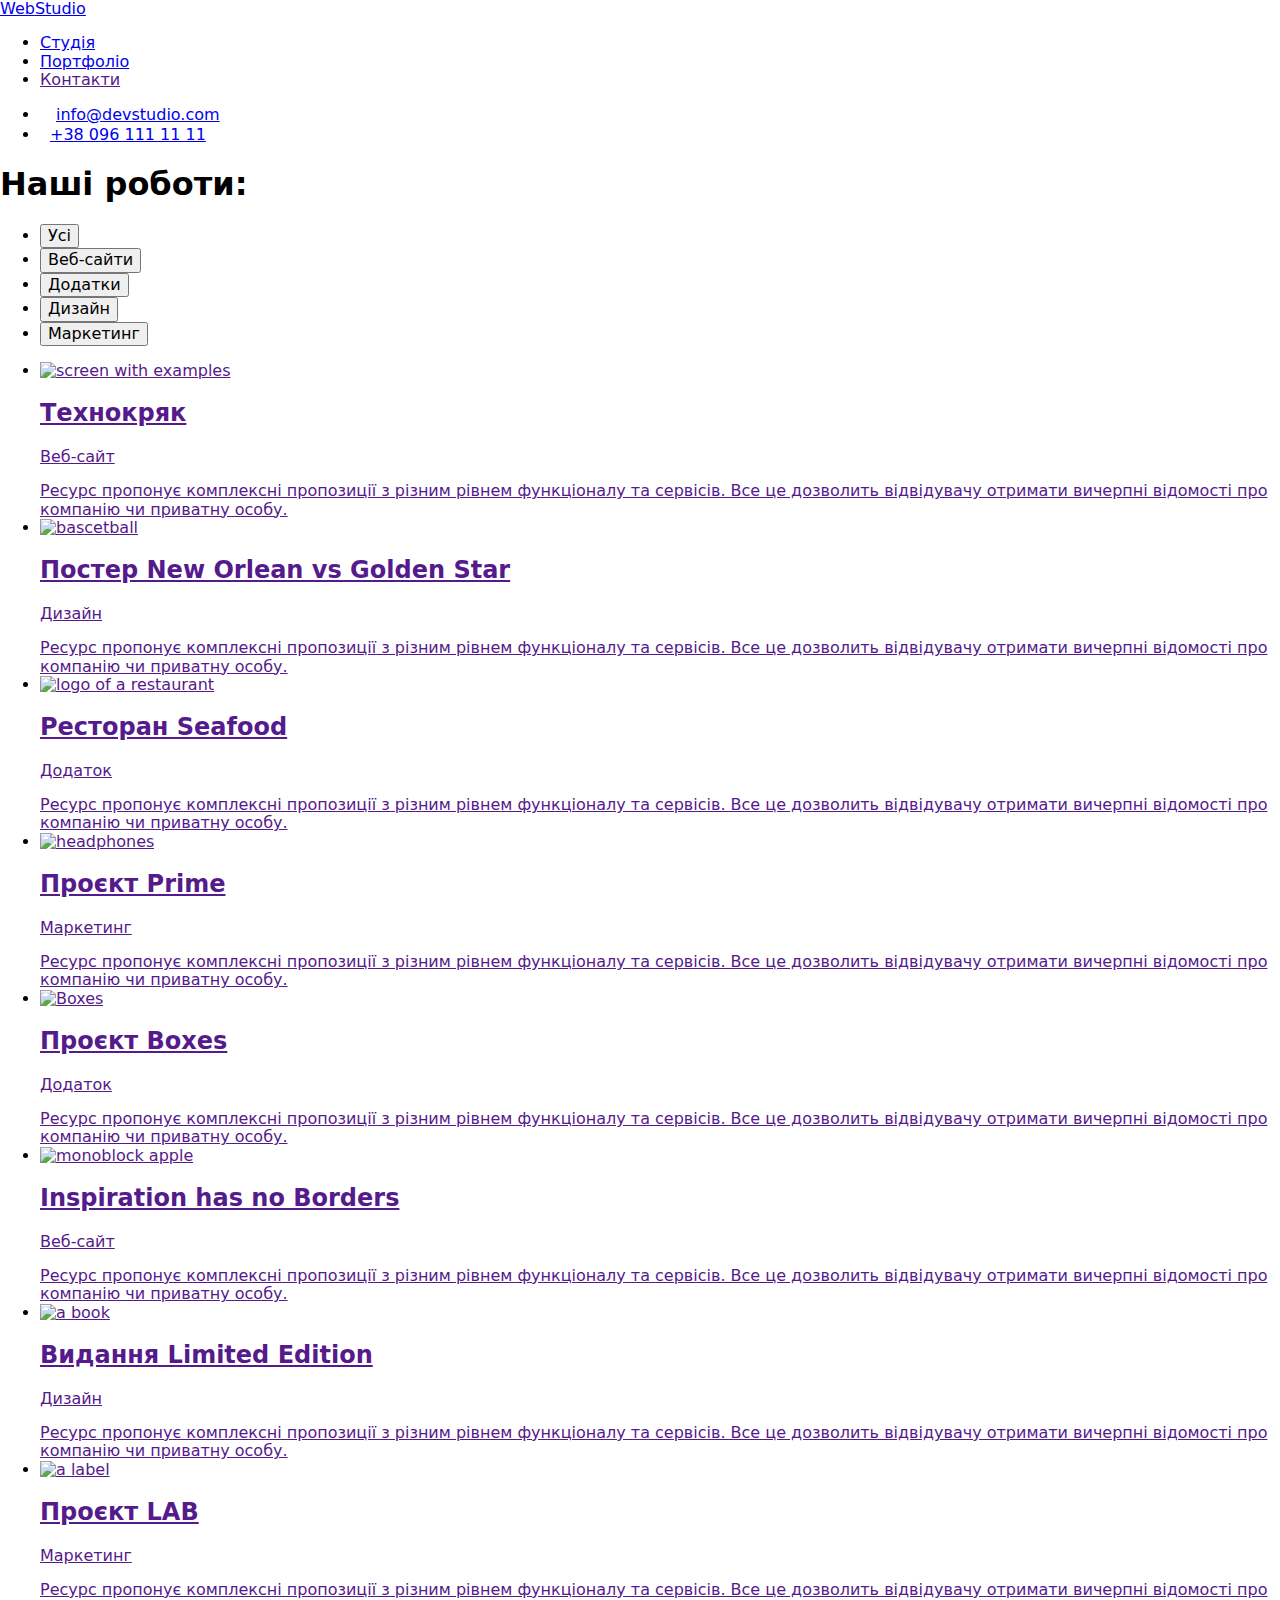
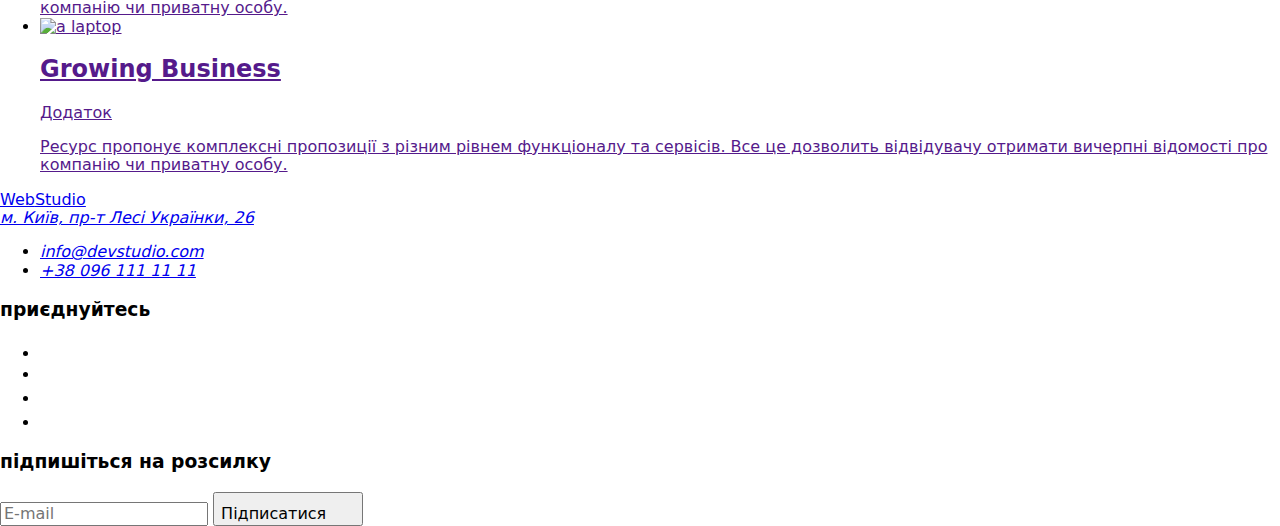
==== portfolio.html @ ffb2d4e0 "Add files via upload" ====
<!DOCTYPE html>
<html lang="uk">
  <head>
    <meta charset="UTF-8" />
    <meta http-equiv="X-UA-Compatible" content="IE=edge" />
    <meta name="viewport" content="width=device-width, initial-scale=1.0" />
    <title>Portfolio</title>
    <link
      rel="stylesheet"
      href="https://cdnjs.cloudflare.com/ajax/libs/modern-normalize/1.1.0/modern-normalize.css"
    />
    <link
      href="https://fonts.googleapis.com/css2?family=Raleway:wght@700&family=Roboto:wght@400;500;700;900&display=swap"
      rel="stylesheet"
    />
    <link rel="stylesheet" href="./css/styles.css" />
  </head>
  <body>
    <!-- Шапка сторінки -->
    <header class="roof">
      <div class="container top">
        <nav class="top-nav">
          <a href="./index.html" class="logo"><span>Web</span>Studio</a>
          <ul class="nav-list">
            <li class="nav-item">
              <a href="./index.html" class="link">Студія</a>
            </li>
            <li class="nav-item current">
              <a href="./portfolio.html" class="link current">Портфоліо</a>
            </li>
            <li class="nav-item"><a href="" class="link">Контакти</a></li>
          </ul>
        </nav>
        <ul class="contact">
          <li class="contact-item">
            <a href="mailto:info@devstudio.com" class="link">
              <svg class="contact-icon" width="16" height="12">
                <use href="./images/sprite.svg#icon-envelope"></use></svg
              >info@devstudio.com
            </a>
          </li>
          <li class="contact-item">
            <a href="tel:+380961111111" class="link"
              ><svg class="contact-icon" width="10" height="16">
                <use href="./images/sprite.svg#icon-phone"></use></svg
              >+38 096 111 11 11
            </a>
          </li>
        </ul>
      </div>
    </header>
    <!-- Головна частина сторінки -->
    <main>
      <section class="section">
        <div class="container">
          <h1 class="hidden">Наші роботи:</h1>
          <!-- Фільтр пошуку -->
          <ul class="filter-list">
            <li class="filter-list-item">
              <button type="button" class="btn padn">Усі</button>
            </li>
            <li class="filter-list-item">
              <button type="button" class="btn">Веб-сайти</button>
            </li>
            <li class="filter-list-item">
              <button type="button" class="btn">Додатки</button>
            </li>
            <li class="filter-list-item">
              <button type="button" class="btn">Дизайн</button>
            </li>
            <li class="filter-list-item">
              <button type="button" class="btn">Маркетинг</button>
            </li>
          </ul>
          <!-- Картки з прикладами робіт -->
          <ul class="works-list">
            <li class="works-list-item">
              <a href="">
                <img
                  src="./images/photo1.jpg"
                  alt="screen with examples"
                  width="370"
                />
                <div class="card-wrap">
                  <h2 class="title">Технокряк</h2>
                  <p>Веб-сайт</p>
                </div>
                <div class="works-wrapper">
                  Ресурс пропонує комплексні пропозиції з різним рівнем
                  функціоналу та сервісів. Все це дозволить відвідувачу отримати
                  вичерпні відомості про компанію чи приватну особу.
                </div>
              </a>
            </li>
            <li class="works-list-item">
              <a href="">
                <img src="./images/photo2.jpg" alt="bascetball" width="370" />
                <div class="card-wrap">
                  <h2 class="title">Постер New Orlean vs Golden Star</h2>
                  <p>Дизайн</p>
                </div>
                <div class="works-wrapper">
                  Ресурс пропонує комплексні пропозиції з різним рівнем
                  функціоналу та сервісів. Все це дозволить відвідувачу отримати
                  вичерпні відомості про компанію чи приватну особу.
                </div>
              </a>
            </li>
            <li class="works-list-item">
              <a href="">
                <img
                  src="./images/photo3.jpg"
                  alt="logo of a restaurant"
                  width="370"
                />
                <div class="card-wrap">
                  <h2 class="title">Ресторан Seafood</h2>
                  <p>Додаток</p>
                </div>
                <div class="works-wrapper">
                  Ресурс пропонує комплексні пропозиції з різним рівнем
                  функціоналу та сервісів. Все це дозволить відвідувачу отримати
                  вичерпні відомості про компанію чи приватну особу.
                </div>
              </a>
            </li>
            <li class="works-list-item">
              <a href="">
                <img src="./images/photo4.jpg" alt="headphones" width="370" />
                <div class="card-wrap">
                  <h2 class="title">Проєкт Prime</h2>
                  <p>Маркетинг</p>
                </div>
                <div class="works-wrapper">
                  Ресурс пропонує комплексні пропозиції з різним рівнем
                  функціоналу та сервісів. Все це дозволить відвідувачу отримати
                  вичерпні відомості про компанію чи приватну особу.
                </div>
              </a>
            </li>
            <li class="works-list-item">
              <a href="">
                <img src="./images/photo5.jpg" alt="Boxes" width="370" />
                <div class="card-wrap">
                  <h2 class="title">Проєкт Boxes</h2>
                  <p>Додаток</p>
                </div>
                <div class="works-wrapper">
                  Ресурс пропонує комплексні пропозиції з різним рівнем
                  функціоналу та сервісів. Все це дозволить відвідувачу отримати
                  вичерпні відомості про компанію чи приватну особу.
                </div>
              </a>
            </li>
            <li class="works-list-item">
              <a href="">
                <img
                  src="./images/photo6.jpg"
                  alt="monoblock apple"
                  width="370"
                />
                <div class="card-wrap">
                  <h2 class="title">Inspiration has no Borders</h2>
                  <p>Веб-сайт</p>
                </div>
                <div class="works-wrapper">
                  Ресурс пропонує комплексні пропозиції з різним рівнем
                  функціоналу та сервісів. Все це дозволить відвідувачу отримати
                  вичерпні відомості про компанію чи приватну особу.
                </div>
              </a>
            </li>
            <li class="works-list-item">
              <a href="">
                <img src="./images/photo7.jpg" alt="a book" width="370" />
                <div class="card-wrap">
                  <h2 class="title">Видання Limited Edition</h2>
                  <p>Дизайн</p>
                </div>
                <div class="works-wrapper">
                  Ресурс пропонує комплексні пропозиції з різним рівнем
                  функціоналу та сервісів. Все це дозволить відвідувачу отримати
                  вичерпні відомості про компанію чи приватну особу.
                </div>
              </a>
            </li>
            <li class="works-list-item">
              <a href="">
                <img src="./images/photo8.jpg" alt="a label" width="370" />
                <div class="card-wrap">
                  <h2 class="title">Проєкт LAB</h2>
                  <p>Маркетинг</p>
                </div>
                <div class="works-wrapper">
                  Ресурс пропонує комплексні пропозиції з різним рівнем
                  функціоналу та сервісів. Все це дозволить відвідувачу отримати
                  вичерпні відомості про компанію чи приватну особу.
                </div>
              </a>
            </li>
            <li class="works-list-item">
              <a href="">
                <img src="./images/photo9.jpg" alt="a laptop" width="370" />
                <div class="card-wrap">
                  <h2 class="title">Growing Business</h2>
                  <p>Додаток</p>
                </div>
                <div class="works-wrapper">
                  Ресурс пропонує комплексні пропозиції з різним рівнем
                  функціоналу та сервісів. Все це дозволить відвідувачу отримати
                  вичерпні відомості про компанію чи приватну особу.
                </div>
              </a>
            </li>
          </ul>
        </div>
      </section>
    </main>
    <!-- Підвал сторінки -->
    <footer>
      <div class="container foot-container">
        <div class="foot">
          <a href="index.html" class="logo logo-bottom"
            ><span>Web</span>Studio</a
          >
          <address>
            <a
              href="https://www.google.com/maps/place/%D0%B1%D1%83%D0%BB.+%D0%9B%D0%B5%D1%81%D0%B8+%D0%A3%D0%BA%D1%80%D0%B0%D0%B8%D0%BD%D0%BA%D0%B8,+26,+%D0%9A%D0%B8%D0%B5%D0%B2,+%D0%A3%D0%BA%D1%80%D0%B0%D0%B8%D0%BD%D0%B0,+02000/@50.4265807,30.5361971,17z/data=!3m1!4b1!4m5!3m4!1s0x40d4cf0e033ecbe9:0x57a4dffefec77da0!8m2!3d50.4265807!4d30.5383858"
              target="_blank"
              rel="noopener noreferrer"
              class="bottom"
              >м. Київ, пр-т Лесі Українки, 26</a
            >
            <ul class="contact-bottom">
              <li class="item">
                <a href="mailto:info@devstudio.com">info@devstudio.com </a>
              </li>
              <li class="item">
                <a href="tel:+380961111111">+38 096 111 11 11 </a>
              </li>
            </ul>
          </address>
        </div>
        <div class="footer-links">
          <h3 class="footer-title">приєднуйтесь</h3>
          <ul class="links-list">
            <li class="link-item">
              <a href="" class="link-item-ref">
                <svg class="foot-icon" width="20" height="20">
                  <use href="./images/sprite.svg#icon-instagram"></use>
                </svg>
              </a>
            </li>
            <li class="link-item">
              <a href="" class="link-item-ref">
                <svg class="foot-icon" width="20" height="16">
                  <use href="./images/sprite.svg#icon-twitter"></use>
                </svg>
              </a>
            </li>
            <li class="link-item">
              <a href="" class="link-item-ref">
                <svg class="foot-icon" width="10" height="20">
                  <use href="./images/sprite.svg#icon-facebook"></use>
                </svg>
              </a>
            </li>
            <li class="link-item">
              <a href="" class="link-item-ref">
                <svg class="foot-icon" width="20" height="20">
                  <use href="./images/sprite.svg#icon-linkedin"></use>
                </svg>
              </a>
            </li>
          </ul>
        </div>
        <div>
          <h3 class="footer-title">підпишіться на розсилку</h3>
          <form class="footer-form">
            <input
              type="email"
              placeholder="E-mail"
              class="subscribe"
              name="subscribe"
            />
            <button type="submit" class="btn-submit">
              Підписатися
              <svg width="24" height="24" class="send-icon">
                <use href="../images/sprite.svg#icon-send"></use>
              </svg>
            </button>
          </form>
        </div>
      </div>
    </footer>
  </body>
</html>
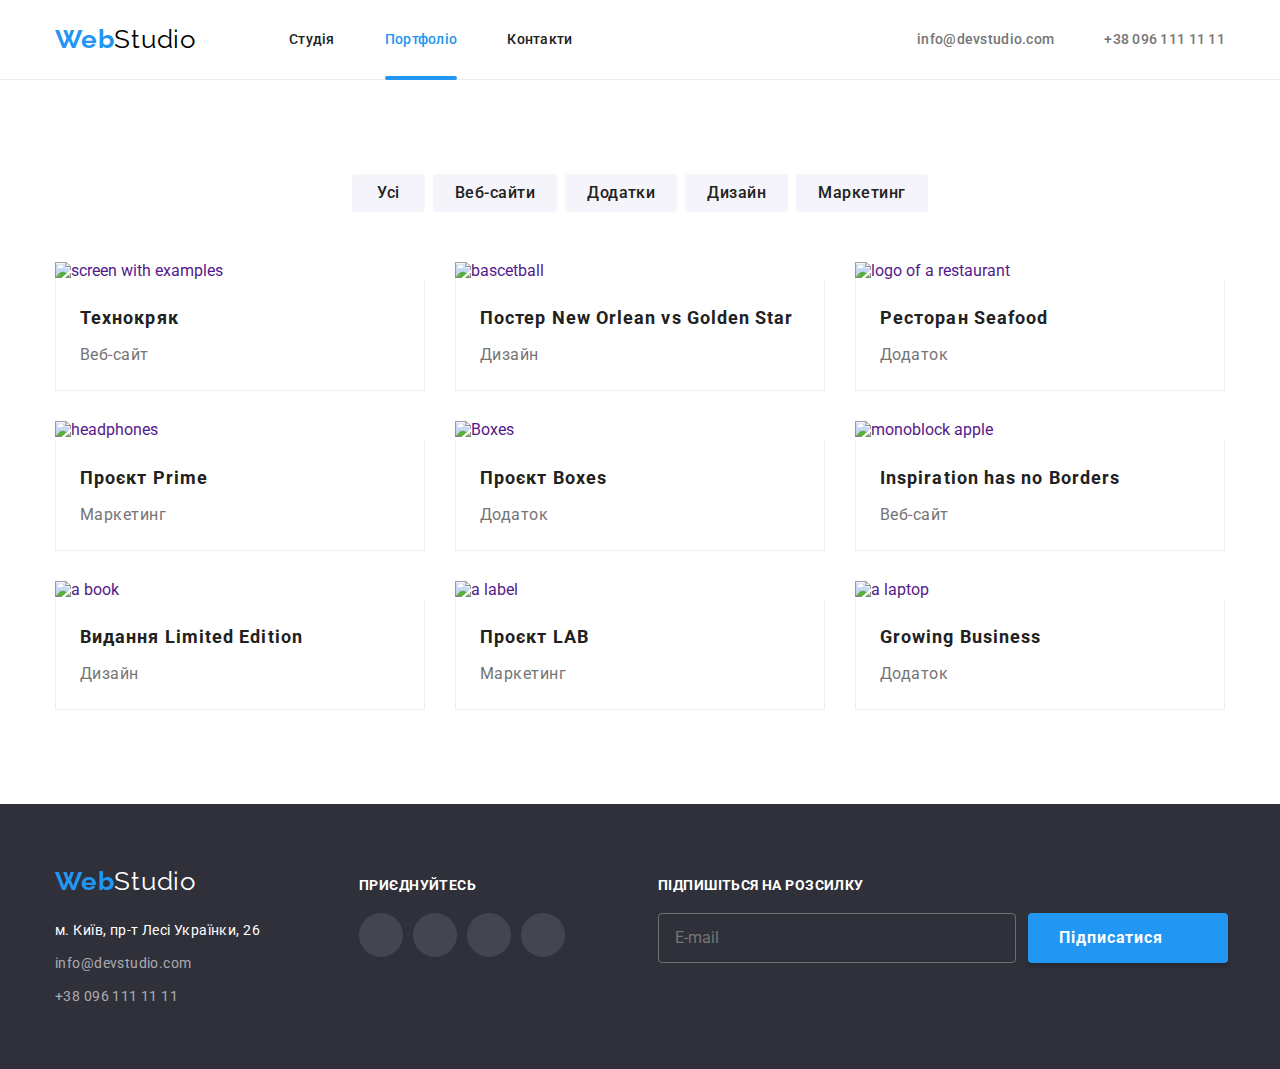
==== commit e73e3bbf: "header, footer, main page" ====
--- a/portfolio.html
+++ b/portfolio.html
@@ -17,31 +17,39 @@
   </head>
   <body>
     <!-- Шапка сторінки -->
-    <header class="roof">
-      <div class="container top">
-        <nav class="top-nav">
-          <a href="./index.html" class="logo"><span>Web</span>Studio</a>
-          <ul class="nav-list">
-            <li class="nav-item">
-              <a href="./index.html" class="link">Студія</a>
-            </li>
-            <li class="nav-item current">
-              <a href="./portfolio.html" class="link current">Портфоліо</a>
-            </li>
-            <li class="nav-item"><a href="" class="link">Контакти</a></li>
+    <header class="page-header">
+      <div class="container page-header__wrapper">
+        <nav class="navigation">
+          <a href="./index.html" class="logo"
+            ><span class="logo__span">Web</span>Studio</a
+          >
+          <ul class="navigation__list">
+            <li class="navigation__item">
+              <a href="./index.html" class="navigation__link">Студія</a>
+            </li>
+            <li class="navigation__item">
+              <a
+                href="./portfolio.html"
+                class="navigation__link navigation__link--current"
+                >Портфоліо</a
+              >
+            </li>
+            <li class="navigation__item">
+              <a href="" class="navigation__link">Контакти</a>
+            </li>
           </ul>
         </nav>
         <ul class="contact">
-          <li class="contact-item">
-            <a href="mailto:info@devstudio.com" class="link">
-              <svg class="contact-icon" width="16" height="12">
+          <li class="contact__item">
+            <a href="mailto:info@devstudio.com" class="contact__link">
+              <svg class="contact__icon" width="16" height="12">
                 <use href="./images/sprite.svg#icon-envelope"></use></svg
               >info@devstudio.com
             </a>
           </li>
-          <li class="contact-item">
-            <a href="tel:+380961111111" class="link"
-              ><svg class="contact-icon" width="10" height="16">
+          <li class="contact__item">
+            <a href="tel:+380961111111" class="contact__link"
+              ><svg class="contact__icon" width="10" height="16">
                 <use href="./images/sprite.svg#icon-phone"></use></svg
               >+38 096 111 11 11
             </a>
@@ -217,57 +225,61 @@
       </section>
     </main>
     <!-- Підвал сторінки -->
-    <footer>
-      <div class="container foot-container">
-        <div class="foot">
-          <a href="index.html" class="logo logo-bottom"
-            ><span>Web</span>Studio</a
+    <footer class="page-footer">
+      <div class="container flex-container">
+        <div class="page-footer__contact">
+          <a href="index.html" class="logo logo--bottom"
+            ><span class="logo__span">Web</span>Studio</a
           >
           <address>
             <a
               href="https://www.google.com/maps/place/%D0%B1%D1%83%D0%BB.+%D0%9B%D0%B5%D1%81%D0%B8+%D0%A3%D0%BA%D1%80%D0%B0%D0%B8%D0%BD%D0%BA%D0%B8,+26,+%D0%9A%D0%B8%D0%B5%D0%B2,+%D0%A3%D0%BA%D1%80%D0%B0%D0%B8%D0%BD%D0%B0,+02000/@50.4265807,30.5361971,17z/data=!3m1!4b1!4m5!3m4!1s0x40d4cf0e033ecbe9:0x57a4dffefec77da0!8m2!3d50.4265807!4d30.5383858"
               target="_blank"
               rel="noopener noreferrer"
-              class="bottom"
+              class="page-footer__address"
               >м. Київ, пр-т Лесі Українки, 26</a
             >
-            <ul class="contact-bottom">
-              <li class="item">
-                <a href="mailto:info@devstudio.com">info@devstudio.com </a>
+            <ul class="contact-list">
+              <li class="contact-list__item">
+                <a href="mailto:info@devstudio.com" class="contact-list__link"
+                  >info@devstudio.com
+                </a>
               </li>
-              <li class="item">
-                <a href="tel:+380961111111">+38 096 111 11 11 </a>
+              <li class="page-footer__item">
+                <a href="tel:+380961111111" class="contact-list__link"
+                  >+38 096 111 11 11
+                </a>
               </li>
             </ul>
           </address>
         </div>
         <div class="footer-links">
-          <h3 class="footer-title">приєднуйтесь</h3>
-          <ul class="links-list">
-            <li class="link-item">
-              <a href="" class="link-item-ref">
-                <svg class="foot-icon" width="20" height="20">
+          <h3 class="page-footer__title">приєднуйтесь</h3>
+          <ul class="footer-links__list">
+            <li>
+              <a href="" class="footer-links__link">
+                <svg class="footer-links__icon" width="20" height="20">
                   <use href="./images/sprite.svg#icon-instagram"></use>
                 </svg>
               </a>
             </li>
-            <li class="link-item">
-              <a href="" class="link-item-ref">
-                <svg class="foot-icon" width="20" height="16">
+            <li>
+              <a href="" class="footer-links__link">
+                <svg class="footer-links__icon" width="20" height="16">
                   <use href="./images/sprite.svg#icon-twitter"></use>
                 </svg>
               </a>
             </li>
-            <li class="link-item">
-              <a href="" class="link-item-ref">
-                <svg class="foot-icon" width="10" height="20">
+            <li>
+              <a href="" class="footer-links__link">
+                <svg class="footer-links__icon" width="10" height="20">
                   <use href="./images/sprite.svg#icon-facebook"></use>
                 </svg>
               </a>
             </li>
-            <li class="link-item">
-              <a href="" class="link-item-ref">
-                <svg class="foot-icon" width="20" height="20">
+            <li>
+              <a href="" class="footer-links__link">
+                <svg class="footer-links__icon" width="20" height="20">
                   <use href="./images/sprite.svg#icon-linkedin"></use>
                 </svg>
               </a>
@@ -275,18 +287,18 @@
           </ul>
         </div>
         <div>
-          <h3 class="footer-title">підпишіться на розсилку</h3>
+          <h3 class="page-footer__title">підпишіться на розсилку</h3>
           <form class="footer-form">
             <input
               type="email"
               placeholder="E-mail"
-              class="subscribe"
+              class="footer-form__input"
               name="subscribe"
             />
-            <button type="submit" class="btn-submit">
+            <button type="submit" class="footer-form__button">
               Підписатися
-              <svg width="24" height="24" class="send-icon">
-                <use href="../images/sprite.svg#icon-send"></use>
+              <svg width="24" height="24" class="footer-form__icon">
+                <use href="./images/sprite.svg#icon-send"></use>
               </svg>
             </button>
           </form>
--- a/css/styles.css
+++ b/css/styles.css
@@ -0,0 +1,816 @@
+/* Загальне оформлення сторінок */
+
+/* Перемінні з основними кольорами сайту */
+:root {
+  --first-text-color: #212121;
+
+  --second-text-color: #757575;
+
+  --accent-color: #2196f3;
+
+  --bcg-color: #2f303a;
+
+  --text-color-on-bkg: #ffffff;
+
+  --transition-time: 250ms;
+
+  --transition-style: cubic-bezier(0.4, 0, 0.2, 1);
+}
+body {
+  font-family: "Roboto", sans-serif;
+  color: var(--first-text-color);
+}
+a {
+  text-decoration: none;
+}
+img {
+  display: block;
+}
+h1,
+h2,
+h3,
+p,
+form,
+input,
+textarea {
+  margin: 0;
+  padding: 0;
+}
+ul {
+  margin: 0;
+  padding: 0;
+  list-style: none;
+}
+input {
+  outline: none;
+}
+button {
+  cursor: pointer;
+}
+.container {
+  width: 1200px;
+  padding: 0 15px;
+  margin: 0 auto;
+}
+.section {
+  padding-top: 94px;
+  padding-bottom: 94px;
+}
+.hidden {
+  position: absolute;
+  width: 1px;
+  height: 1px;
+  margin: -1px;
+  border: 0;
+  padding: 0;
+  white-space: nowrap;
+  clip-path: inset(100%);
+  clip: rect(0 0 0 0);
+  overflow: hidden;
+}
+/* Колір поточної сторінки */
+
+/* --//-- */
+
+/* ХОВЕР */
+.nav-item a:hover,
+a:focus,
+.contact-bottom .item > a:hover,
+.contact-bottom .item > a:focus,
+
+/* --//-- */
+
+/* Кінець загального оформлення */
+
+/* Оформлення хедера сторінок */
+.page-header {
+  border-bottom: 1px solid #ececec;
+  height: 80px;
+}
+.page-header__wrapper {
+  display: flex;
+  align-items: center;
+}
+/* ----//---- */
+
+.navigation {
+  display: flex;
+  align-items: center;
+}
+.logo {
+  display: block;
+  margin-right: 93px;
+  font-family: "Raleway", sans-serif;
+  font-size: 26px;
+  line-height: 1.17;
+  letter-spacing: 0.03em;
+  text-decoration: none;
+  color: #000000;
+}
+.logo__span {
+  font-weight: 700;
+  line-height: 1.35;
+  color: var(--accent-color);
+}
+.navigation__list {
+  display: flex;
+  gap: 50px;
+}
+.navigation__link {
+  display: flex;
+  position: relative;
+  align-items: center;
+  padding: 32px 0;
+  transition: color var(--transition-time) var(--transition-style),
+    fill var(--transition-time) var(--transition-style);
+  font-weight: 500;
+  font-size: 14px;
+  line-height: 1.14;
+  letter-spacing: 0.02em;
+  color: inherit;
+  cursor: pointer;
+}
+.navigation__link--current {
+  color: var(--accent-color);
+}
+.navigation__link--current::after {
+  content: "";
+  position: absolute;
+  left: 0;
+  bottom: 0;
+  display: block;
+  width: 100%;
+  height: 4px;
+  border-radius: 2px;
+  background-color: var(--accent-color);
+}
+.navigation__link:hover,
+.navigation__link:focus {
+  color: var(--accent-color);
+}
+.contact {
+  display: flex;
+  margin-left: auto;
+  gap: 30px;
+}
+.contact__link {
+  display: flex;
+  justify-content: center;
+  align-items: center;
+  padding: 32px 0;
+  font-weight: 500;
+  font-size: 14px;
+  line-height: 1.14;
+  letter-spacing: 0.02em;
+  color: var(--second-text-color);
+  fill: var(--second-text-color);
+}
+.contact__icon {
+  margin-right: 10px;
+  fill: inherit;
+}
+.contact__link:hover,
+.contact__link:focus {
+  color: var(--accent-color);
+  fill: var(--accent-color);
+}
+/* Кінець хедера */
+
+/* Головна сторінка */
+
+/* Герой */
+.hero {
+  max-width: 1600px;
+  padding: 200px 0;
+  text-align: center;
+  background-image: linear-gradient(
+      rgba(47, 48, 58, 0.4),
+      rgba(47, 48, 58, 0.4)
+    ),
+    url("../images/bannerimage.jpg");
+}
+.hero__title {
+  width: 696px;
+  margin: 0 auto;
+  font-weight: 900;
+  font-size: 44px;
+  line-height: 1.36;
+  letter-spacing: 0.06em;
+  text-transform: uppercase;
+  color: var(--text-color-on-bkg);
+}
+.hero__button {
+  margin-top: 30px;
+  font-family: "Roboto";
+  font-style: normal;
+  font-weight: 700;
+  line-height: 1.87;
+  letter-spacing: 0.06em;
+  box-shadow: 0px 4px 4px rgba(0, 0, 0, 0.15);
+  border-radius: 4px;
+  border: 0;
+  padding: 10px 32px;
+  cursor: pointer;
+  color: var(--text-color-on-bkg);
+  background-color: var(--accent-color);
+}
+/* Наші переваги */
+
+.section--nopadding {
+  padding-bottom: 0;
+}
+.advantages {
+  display: flex;
+  gap: 30px;
+}
+.advantages__item {
+  max-width: 270px;
+  vertical-align: top;
+}
+.advantages__wrapper {
+  display: flex;
+  justify-content: center;
+  align-items: center;
+  width: 270px;
+  height: 120px;
+  margin-bottom: 30px;
+  background-color: #f5f4fa;
+  border-radius: 4px;
+}
+.advantages__title {
+  font-weight: 700;
+  font-size: 14px;
+  line-height: 1.14;
+  letter-spacing: 0.03em;
+  text-transform: uppercase;
+  color: var(--first-text-color);
+}
+.advantages__text {
+  font-size: 14px;
+  line-height: 1.71;
+  letter-spacing: 0.03em;
+  color: var(--second-text-color);
+  margin-top: 10px;
+}
+/* --//-- */
+
+/* Чим ми займаємось */
+.galary__title {
+  margin-bottom: 50px;
+  font-weight: 700;
+  font-size: 36px;
+  line-height: 1.17;
+  letter-spacing: 0.06em;
+  text-align: center;
+  color: var(--first-text-color);
+}
+.galary {
+  display: flex;
+  gap: 30px;
+}
+.galary__item {
+  position: relative;
+}
+.galary__overlay {
+  position: absolute;
+  left: 0;
+  bottom: 0;
+  display: flex;
+  justify-content: center;
+  align-items: center;
+  width: 100%;
+  height: 70px;
+  background-color: rgba(47, 48, 58, 0.8);
+}
+.galary__text {
+  font-style: normal;
+  font-weight: 700;
+  font-size: 14px;
+  line-height: 1.14;
+  letter-spacing: 0.03em;
+  text-transform: uppercase;
+  color: var(--text-color-on-bkg);
+}
+/* Our team */
+
+.section--colored {
+  background-color: #f5f4fa;
+}
+/* Заголовки сторінки */
+
+.section-title .nav-item a {
+  font-weight: 500;
+  font-size: 14px;
+  line-height: 1.14;
+  letter-spacing: 0.02em;
+  color: inherit;
+  cursor: pointer;
+}
+/* --//-- */
+
+/* Наша команда */
+
+.section__title {
+  margin-top: 0;
+  margin-bottom: 50px;
+  font-weight: 700;
+  font-size: 36px;
+  line-height: 1.16;
+  letter-spacing: 0.03em;
+  color: var(--first-text-color);
+  text-align: center;
+}
+.team {
+  display: flex;
+  gap: 30px;
+}
+.team__item {
+  display: block;
+  background-color: #ffffff;
+  box-shadow: 0px 1px 3px rgba(0, 0, 0, 0.12), 0px 1px 1px rgba(0, 0, 0, 0.14),
+    0px 2px 1px rgba(0, 0, 0, 0.2);
+}
+.team__wrapper {
+  padding: 30px 32px;
+}
+.team__title {
+  text-align: center;
+  font-weight: 500;
+  font-size: 16px;
+  line-height: 1.18;
+  letter-spacing: 0.03em;
+  color: var(--first-text-color);
+}
+.team__text {
+  line-height: 1.18;
+  letter-spacing: 0.03em;
+  color: var(--second-text-color);
+  margin-top: 10px;
+  text-align: center;
+}
+
+/* Іконки соцмереж членів команди*/
+
+.links__list {
+  display: flex;
+  margin-top: 16px;
+  gap: 10px;
+}
+.links__item {
+  display: block;
+}
+.links__icon {
+  fill: inherit;
+  color: #afb1b8;
+}
+.links__link {
+  display: flex;
+  justify-content: center;
+  align-items: center;
+  width: 44px;
+  height: 44px;
+  border-radius: 50%;
+  color: #afb1b8;
+  fill: #afb1b8;
+  transition: fill var(--transition-time) var(--transition-style),
+    background-color var(--transition-time) var(--transition-style);
+}
+.links__link:hover,
+.links__link:focus {
+  fill: var(--text-color-on-bkg);
+  background-color: var(--accent-color);
+}
+/* --//-- */
+
+/* Іконки наших клієнтів */
+
+.clients {
+  display: flex;
+  gap: 30px;
+}
+.clients__icon {
+  fill: inherit;
+}
+.clients__link:hover {
+  fill: var(--accent-color);
+  border: 1px solid var(--accent-color);
+}
+.clients__link {
+  display: flex;
+  justify-content: center;
+  align-items: center;
+  width: 170px;
+  height: 92px;
+  border: 1px solid #afb1b8;
+  border-radius: 4px;
+  fill: #afb1b8;
+  transition: fill var(--transition-time) var(--transition-style),
+    border-color var(--transition-time) var(--transition-style);
+}
+/* --//-- */
+
+/* Модальне вікно */
+
+.window__overlay {
+  position: absolute;
+  left: 0;
+  top: 0;
+  right: 0;
+  bottom: 0;
+  background-color: rgba(0, 0, 0, 0.2);
+  opacity: 1;
+  transition: opacity var(--transition-time) var(--transition-style);
+}
+.window {
+  position: absolute;
+  left: 50%;
+  top: 50%;
+  transform: translate(-50%, -50%) scale(1);
+  width: 528px;
+  height: 581px;
+  padding: 40px;
+  background-color: var(--text-color-on-bkg);
+  box-shadow: 0px 1px 3px rgba(0, 0, 0, 0.12), 0px 1px 1px rgba(0, 0, 0, 0.14),
+    0px 2px 1px rgba(0, 0, 0, 0.2);
+  border-radius: 4px;
+  transition: transform var(--transition-time) var(--transition-style);
+}
+.window__title {
+  margin-bottom: 12px;
+  font-style: normal;
+  font-weight: 700;
+  font-size: 20px;
+  line-height: 1.05;
+  text-align: center;
+  letter-spacing: 0.03em;
+  color: var(--first-text-color);
+}
+.window__overlay.is-hidden {
+  opacity: 0;
+  pointer-events: none;
+}
+.window__overlay.is-hidden .window {
+  transform: translate(-50%, -50%) scale(0.8);
+}
+.window__button {
+  position: absolute;
+  right: 8px;
+  top: 8px;
+  display: flex;
+  justify-content: center;
+  align-items: center;
+  width: 30px;
+  height: 30px;
+  border-radius: 50%;
+  cursor: pointer;
+  border: 1px solid rgba(0, 0, 0, 0.1);
+  background-color: transparent;
+}
+.window__button:hover .window__icon {
+  fill: var(--accent-color);
+}
+.window__icon {
+  transition: fill var(--transition-time) var(--transition-style);
+}
+.form__label {
+  display: block;
+  margin-bottom: 4px;
+  font-size: 12px;
+  line-height: 1.16;
+  letter-spacing: 0.01em;
+  color: var(--second-text-color);
+}
+.form__input {
+  display: block;
+  width: 100%;
+  height: 40px;
+  margin-bottom: 10px;
+  padding-left: 42px;
+  border: 1px solid rgba(33, 33, 33, 0.2);
+  border-radius: 4px;
+  outline: none;
+  transition: border-color var(--transition-time) var(--transition-style);
+}
+.form__field {
+  position: relative;
+}
+.form__icon {
+  position: absolute;
+  left: 15px;
+  bottom: 14px;
+  fill: inherit;
+  transition: fill var(--transition-time) var(--transition-style);
+}
+.agreement__checkbox {
+  position: relative;
+  display: inline-block;
+  width: 16px;
+  height: 15px;
+  margin-right: 8px;
+  margin-left: 13px;
+  border: 2px solid var(--first-text-color);
+  border-radius: 2px;
+  transition: background-color var(--transition-time) var(--transition-style),
+    background-image var(--transition-time) var(--transition-style),
+    border-color var(--transition-time) var(--transition-style);
+}
+.agreement__input:checked + .agreement__checkbox {
+  background-color: var(--accent-color);
+  background-image: url(../images/checkmark.svg);
+  background-size: cover;
+  background-position: center;
+  border-color: var(--accent-color);
+}
+.coment {
+  display: block;
+  width: 100%;
+  height: 120px;
+  padding: 12px 16px;
+  margin-bottom: 10px;
+  border: 1px solid rgba(33, 33, 33, 0.2);
+  border-radius: 4px;
+  resize: none;
+  outline: none;
+  transition: border-color var(--transition-time) var(--transition-style);
+}
+.coment::placeholder {
+  margin-bottom: 20px;
+  font-size: 12px;
+  line-height: 1.16;
+  letter-spacing: 0.01em;
+  color: rgba(117, 117, 117, 0.5);
+}
+.agreement {
+  display: flex;
+  align-items: center;
+  margin-bottom: 30px;
+  font-size: 14px;
+  line-height: 1.71;
+  letter-spacing: 0.03em;
+  color: var(--second-text-color);
+}
+.form__input:focus,
+.coment:focus {
+  border-color: var(--accent-color);
+}
+.form__input:focus ~ .form__icon {
+  fill: var(--accent-color);
+}
+.agreement__link {
+  color: var(--accent-color);
+  cursor: pointer;
+  text-decoration: underline;
+  text-decoration-skip-ink: none;
+}
+.form__button {
+  display: block;
+  width: 200px;
+  padding: 10px 0;
+  margin: 0 auto;
+  font-weight: 700;
+  font-size: 16px;
+  line-height: 1.88;
+  letter-spacing: 0.06em;
+  text-align: center;
+  cursor: pointer;
+  color: var(--text-color-on-bkg);
+  background-color: var(--accent-color);
+  box-shadow: 0px 4px 4px rgba(0, 0, 0, 0.15);
+  border-radius: 4px;
+  border: none;
+}
+
+/* Кінець оформлення головної сторінки */
+
+/* Оформлення сторінки портфоліо */
+
+/* Фільтр для вибору робіт студії */
+
+.filter-list {
+  display: flex;
+  justify-content: center;
+}
+.filter-list-item:not(:last-child) {
+  margin-right: 8px;
+}
+.btn {
+  padding: 6px 22px;
+  display: inline-block;
+  font-weight: 500;
+  line-height: 1.62;
+  letter-spacing: 0.03em;
+  color: inherit;
+  background-color: #f5f4fa;
+  border-radius: 4px;
+  border: 0;
+  cursor: pointer;
+  transition: background-color var(--transition-time) var(--transition-style),
+    color var(--transition-time) var(--transition-style),
+    box-shadow var(--transition-time) var(--transition-style);
+}
+.padn {
+  padding: 6px 25px;
+}
+.btn:hover,
+.btn:focus {
+  color: var(--text-color-on-bkg);
+  background-color: var(--accent-color);
+  box-shadow: 0px 3px 1px rgba(0, 0, 0, 0.1), 0px 1px 2px rgba(0, 0, 0, 0.08),
+    0px 2px 2px rgba(0, 0, 0, 0.12);
+}
+/* --//-- */
+
+/* Оформлення карток з прикладами робіт */
+
+.works-list {
+  display: flex;
+  flex-wrap: wrap;
+  margin-top: 50px;
+}
+.works-list-item a {
+  display: block;
+}
+.works-list-item a:hover {
+  box-shadow: 0px 1px 1px rgba(0, 0, 0, 0.12), 0px 4px 4px rgba(0, 0, 0, 0.06),
+    1px 4px 6px rgba(0, 0, 0, 0.16);
+}
+.works-list-item {
+  position: relative;
+  display: block;
+  margin-right: 30px;
+  margin-bottom: 30px;
+  background-color: #ffffff;
+  transition: box-shadow var(--transition-time) var(--transition-style);
+}
+.card-wrap {
+  border-left: 1px solid #eeeeee;
+  border-bottom: 1px solid #eeeeee;
+  border-right: 1px solid #eeeeee;
+  padding-bottom: 20px;
+  padding-top: 20px;
+  padding-left: 24px;
+}
+.works-list-item:nth-last-child(-n + 3) {
+  margin-bottom: 0;
+}
+.works-list-item:nth-child(3n) {
+  margin-right: 0;
+}
+.works-list-item h2 {
+  font-weight: 700;
+  font-size: 18px;
+  line-height: 2;
+  letter-spacing: 0.06em;
+  color: var(--first-text-color);
+  background-color: #ffffff;
+}
+.works-list-item p {
+  margin-top: 4px;
+  margin-bottom: 0;
+  line-height: 1.87;
+  letter-spacing: 0.03em;
+  color: var(--second-text-color);
+}
+.works-wrapper {
+  position: absolute;
+  left: 0;
+  top: 0;
+  width: 100%;
+  height: 294px;
+  font-style: normal;
+  font-size: 18px;
+  line-height: 1.56;
+  letter-spacing: 0.03em;
+  color: var(--text-color-on-bkg);
+  background-color: rgba(33, 150, 243, 0.9);
+  padding: 63px 24px;
+  transform: scaleY(0);
+  transform-origin: bottom;
+  transition: transform var(--transition-time) var(--transition-style);
+}
+.works-list-item a:hover .works-wrapper {
+  transform: scaleY(1);
+}
+/* --//-- */
+
+/* Кінець оформлення сторінки портфоліо */
+
+/* Оформлення підвалу сторінок */
+.flex-container {
+  display: flex;
+  align-items: baseline;
+}
+.page-footer {
+  background-size: 1600px;
+  background-color: var(--bcg-color);
+  padding: 60px 0;
+}
+.page-footer__title {
+  margin-bottom: 20px;
+  font-style: normal;
+  font-weight: 700;
+  font-size: 14px;
+  line-height: 1, 14;
+  letter-spacing: 0.03em;
+  text-transform: uppercase;
+  color: var(--text-color-on-bkg);
+}
+.page-footer__contact {
+  margin-right: 70px;
+}
+.page-footer__address {
+  display: block;
+  margin-bottom: 9px;
+  margin-right: 0;
+  padding: 0;
+  font-style: normal;
+  font-size: 14px;
+  line-height: 1.71;
+  letter-spacing: 0.03em;
+  color: var(--text-color-on-bkg);
+}
+.contact-list {
+  display: flex;
+  flex-direction: column;
+  gap: 9px;
+  margin-right: 70px;
+  padding-right: 24px;
+}
+.logo--bottom {
+  color: var(--text-color-on-bkg);
+  margin-bottom: 20px;
+}
+.contact-list__link {
+  transition: color var(--transition-time) var(--transition-style);
+  font-style: normal;
+  font-size: 14px;
+  line-height: 1.71;
+  letter-spacing: 0.03em;
+  color: rgba(255, 255, 255, 0.6);
+}
+.contact-list__link:hover {
+  color: var(--accent-color);
+}
+
+.footer-links__list {
+  margin-right: 93px;
+  display: flex;
+  gap: 10px;
+}
+.footer-links__link {
+  display: flex;
+  justify-content: center;
+  align-items: center;
+  width: 44px;
+  height: 44px;
+  border-radius: 50%;
+  background-color: rgba(255, 255, 255, 0.1);
+  transition: background-color var(--transition-time) var(--transition-style);
+}
+.footer-links__icon {
+  fill: var(--text-color-on-bkg);
+}
+.footer-links__link:hover,
+.footer-links__link:focus {
+  background-color: var(--accent-color);
+}
+.footer-form {
+  display: flex;
+}
+.footer-form__input {
+  width: 358px;
+  height: 50px;
+  padding-left: 16px;
+  padding-top: 15px;
+  padding-bottom: 15px;
+  margin-right: 12px;
+  color: var(--text-color-on-bkg);
+  border-radius: 4px;
+  border: 1px solid rgba(255, 255, 255, 0.3);
+  background-color: transparent;
+}
+.footer-form__input:placeholder {
+  line-height: 1.25;
+  letter-spacing: 0.03em;
+  color: rgba(255, 255, 255, 0.6);
+}
+.footer-form__button {
+  display: flex;
+  justify-content: center;
+  align-items: center;
+  width: 200px;
+  height: 50px;
+  padding: 10px 0;
+  background-color: var(--accent-color);
+  box-shadow: 0px 4px 4px rgba(0, 0, 0, 0.15);
+  border-radius: 4px;
+  border: 0;
+  font-style: normal;
+  font-weight: 700;
+  line-height: 1.88;
+  letter-spacing: 0.06em;
+  color: var(--text-color-on-bkg);
+}
+.footer-form__icon {
+  margin-left: 10px;
+}
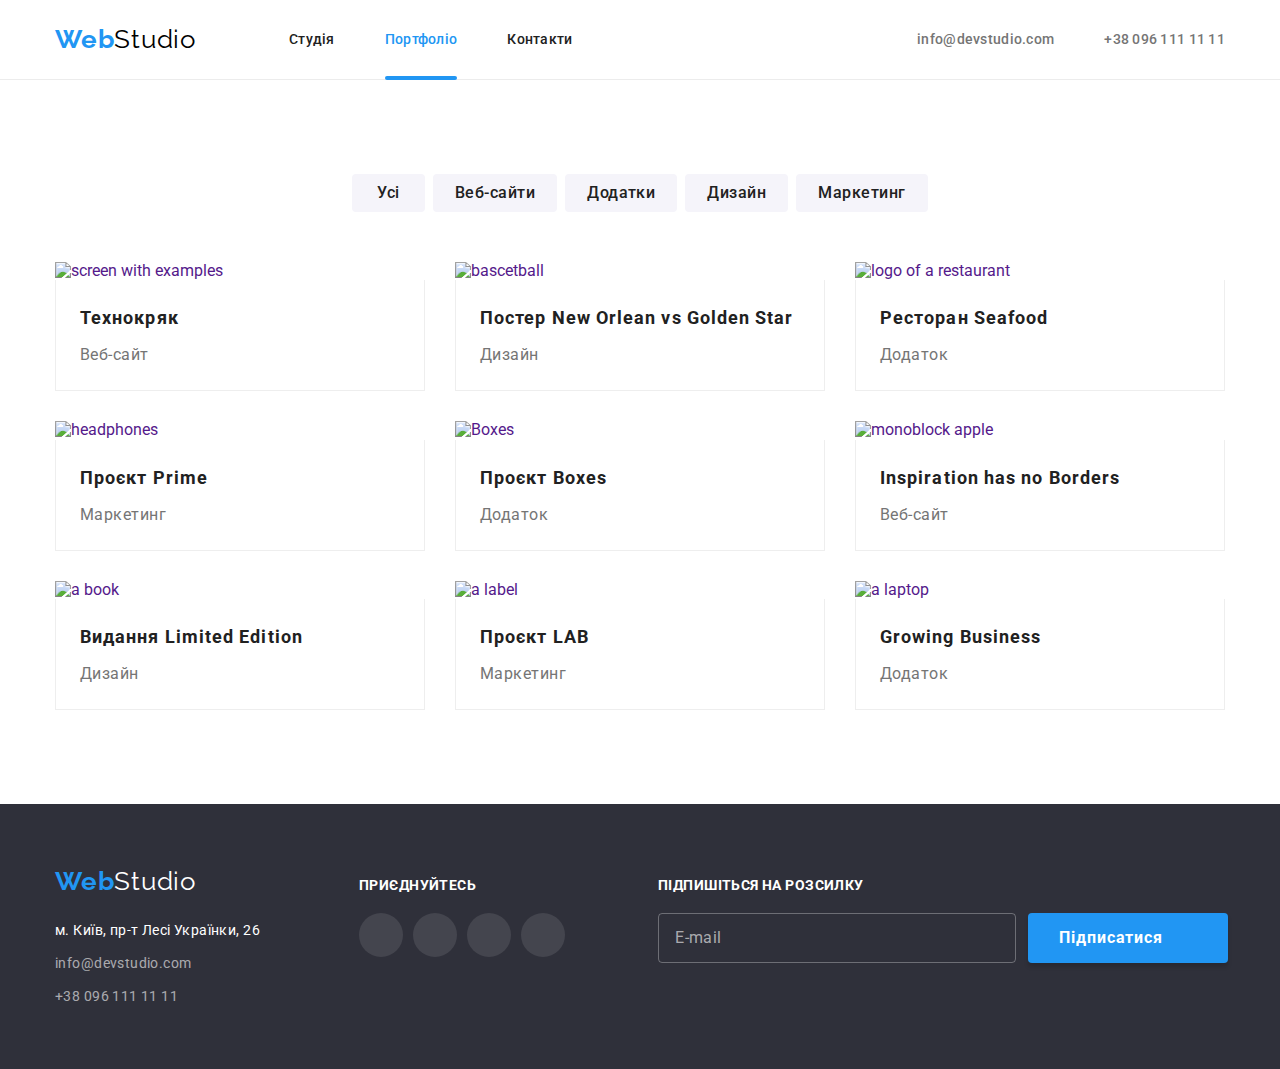
==== commit 32849845: "sass" ====
--- a/portfolio.html
+++ b/portfolio.html
@@ -13,7 +13,7 @@
       href="https://fonts.googleapis.com/css2?family=Raleway:wght@700&family=Roboto:wght@400;500;700;900&display=swap"
       rel="stylesheet"
     />
-    <link rel="stylesheet" href="./css/styles.css" />
+    <link rel="stylesheet" href="./css/main.min.css" />
   </head>
   <body>
     <!-- Шапка сторінки -->
@@ -63,157 +63,162 @@
         <div class="container">
           <h1 class="hidden">Наші роботи:</h1>
           <!-- Фільтр пошуку -->
-          <ul class="filter-list">
-            <li class="filter-list-item">
-              <button type="button" class="btn padn">Усі</button>
-            </li>
-            <li class="filter-list-item">
-              <button type="button" class="btn">Веб-сайти</button>
-            </li>
-            <li class="filter-list-item">
-              <button type="button" class="btn">Додатки</button>
-            </li>
-            <li class="filter-list-item">
-              <button type="button" class="btn">Дизайн</button>
-            </li>
-            <li class="filter-list-item">
-              <button type="button" class="btn">Маркетинг</button>
+          <ul class="filter">
+            <li class="filter__item">
+              <button
+                type="button"
+                class="filter__button filter__button--extra"
+              >
+                Усі
+              </button>
+            </li>
+            <li class="ffilter__item">
+              <button type="button" class="filter__button">Веб-сайти</button>
+            </li>
+            <li class="ffilter__item">
+              <button type="button" class="filter__button">Додатки</button>
+            </li>
+            <li class="ffilter__item">
+              <button type="button" class="filter__button">Дизайн</button>
+            </li>
+            <li class="ffilter__item">
+              <button type="button" class="filter__button">Маркетинг</button>
             </li>
           </ul>
           <!-- Картки з прикладами робіт -->
-          <ul class="works-list">
-            <li class="works-list-item">
-              <a href="">
+          <ul class="works">
+            <li class="works__item">
+              <a href="" class="works__link">
                 <img
                   src="./images/photo1.jpg"
                   alt="screen with examples"
                   width="370"
                 />
-                <div class="card-wrap">
-                  <h2 class="title">Технокряк</h2>
-                  <p>Веб-сайт</p>
-                </div>
-                <div class="works-wrapper">
-                  Ресурс пропонує комплексні пропозиції з різним рівнем
-                  функціоналу та сервісів. Все це дозволить відвідувачу отримати
-                  вичерпні відомості про компанію чи приватну особу.
-                </div>
-              </a>
-            </li>
-            <li class="works-list-item">
-              <a href="">
+                <div class="works__wrapper">
+                  <h2 class="works__title">Технокряк</h2>
+                  <p class="works__text">Веб-сайт</p>
+                </div>
+                <div class="works__overlay">
+                  Ресурс пропонує комплексні пропозиції з різним рівнем
+                  функціоналу та сервісів. Все це дозволить відвідувачу отримати
+                  вичерпні відомості про компанію чи приватну особу.
+                </div>
+              </a>
+            </li>
+            <li class="works__item">
+              <a href="" class="works__link">
                 <img src="./images/photo2.jpg" alt="bascetball" width="370" />
-                <div class="card-wrap">
-                  <h2 class="title">Постер New Orlean vs Golden Star</h2>
-                  <p>Дизайн</p>
-                </div>
-                <div class="works-wrapper">
-                  Ресурс пропонує комплексні пропозиції з різним рівнем
-                  функціоналу та сервісів. Все це дозволить відвідувачу отримати
-                  вичерпні відомості про компанію чи приватну особу.
-                </div>
-              </a>
-            </li>
-            <li class="works-list-item">
-              <a href="">
+                <div class="works__wrapper">
+                  <h2 class="works__title">Постер New Orlean vs Golden Star</h2>
+                  <p class="works__text">Дизайн</p>
+                </div>
+                <div class="works__overlay">
+                  Ресурс пропонує комплексні пропозиції з різним рівнем
+                  функціоналу та сервісів. Все це дозволить відвідувачу отримати
+                  вичерпні відомості про компанію чи приватну особу.
+                </div>
+              </a>
+            </li>
+            <li class="works__item">
+              <a href="" class="works__link">
                 <img
                   src="./images/photo3.jpg"
                   alt="logo of a restaurant"
                   width="370"
                 />
-                <div class="card-wrap">
-                  <h2 class="title">Ресторан Seafood</h2>
-                  <p>Додаток</p>
-                </div>
-                <div class="works-wrapper">
-                  Ресурс пропонує комплексні пропозиції з різним рівнем
-                  функціоналу та сервісів. Все це дозволить відвідувачу отримати
-                  вичерпні відомості про компанію чи приватну особу.
-                </div>
-              </a>
-            </li>
-            <li class="works-list-item">
-              <a href="">
+                <div class="works__wrapper">
+                  <h2 class="works__title">Ресторан Seafood</h2>
+                  <p class="works__text">Додаток</p>
+                </div>
+                <div class="works__overlay">
+                  Ресурс пропонує комплексні пропозиції з різним рівнем
+                  функціоналу та сервісів. Все це дозволить відвідувачу отримати
+                  вичерпні відомості про компанію чи приватну особу.
+                </div>
+              </a>
+            </li>
+            <li class="works__item">
+              <a href="" class="works__link">
                 <img src="./images/photo4.jpg" alt="headphones" width="370" />
-                <div class="card-wrap">
-                  <h2 class="title">Проєкт Prime</h2>
-                  <p>Маркетинг</p>
-                </div>
-                <div class="works-wrapper">
-                  Ресурс пропонує комплексні пропозиції з різним рівнем
-                  функціоналу та сервісів. Все це дозволить відвідувачу отримати
-                  вичерпні відомості про компанію чи приватну особу.
-                </div>
-              </a>
-            </li>
-            <li class="works-list-item">
-              <a href="">
+                <div class="works__wrapper">
+                  <h2 class="works__title">Проєкт Prime</h2>
+                  <p class="works__text">Маркетинг</p>
+                </div>
+                <div class="works__overlay">
+                  Ресурс пропонує комплексні пропозиції з різним рівнем
+                  функціоналу та сервісів. Все це дозволить відвідувачу отримати
+                  вичерпні відомості про компанію чи приватну особу.
+                </div>
+              </a>
+            </li>
+            <li class="works__item">
+              <a href="" class="works__link">
                 <img src="./images/photo5.jpg" alt="Boxes" width="370" />
-                <div class="card-wrap">
-                  <h2 class="title">Проєкт Boxes</h2>
-                  <p>Додаток</p>
-                </div>
-                <div class="works-wrapper">
-                  Ресурс пропонує комплексні пропозиції з різним рівнем
-                  функціоналу та сервісів. Все це дозволить відвідувачу отримати
-                  вичерпні відомості про компанію чи приватну особу.
-                </div>
-              </a>
-            </li>
-            <li class="works-list-item">
-              <a href="">
+                <div class="works__wrapper">
+                  <h2 class="works__title">Проєкт Boxes</h2>
+                  <p class="works__text">Додаток</p>
+                </div>
+                <div class="works__overlay">
+                  Ресурс пропонує комплексні пропозиції з різним рівнем
+                  функціоналу та сервісів. Все це дозволить відвідувачу отримати
+                  вичерпні відомості про компанію чи приватну особу.
+                </div>
+              </a>
+            </li>
+            <li class="works__item">
+              <a href="" class="works__link">
                 <img
                   src="./images/photo6.jpg"
                   alt="monoblock apple"
                   width="370"
                 />
-                <div class="card-wrap">
-                  <h2 class="title">Inspiration has no Borders</h2>
-                  <p>Веб-сайт</p>
-                </div>
-                <div class="works-wrapper">
-                  Ресурс пропонує комплексні пропозиції з різним рівнем
-                  функціоналу та сервісів. Все це дозволить відвідувачу отримати
-                  вичерпні відомості про компанію чи приватну особу.
-                </div>
-              </a>
-            </li>
-            <li class="works-list-item">
-              <a href="">
+                <div class="works__wrapper">
+                  <h2 class="works__title">Inspiration has no Borders</h2>
+                  <p class="works__text">Веб-сайт</p>
+                </div>
+                <div class="works__overlay">
+                  Ресурс пропонує комплексні пропозиції з різним рівнем
+                  функціоналу та сервісів. Все це дозволить відвідувачу отримати
+                  вичерпні відомості про компанію чи приватну особу.
+                </div>
+              </a>
+            </li>
+            <li class="works__item">
+              <a href="" class="works__link">
                 <img src="./images/photo7.jpg" alt="a book" width="370" />
-                <div class="card-wrap">
-                  <h2 class="title">Видання Limited Edition</h2>
-                  <p>Дизайн</p>
-                </div>
-                <div class="works-wrapper">
-                  Ресурс пропонує комплексні пропозиції з різним рівнем
-                  функціоналу та сервісів. Все це дозволить відвідувачу отримати
-                  вичерпні відомості про компанію чи приватну особу.
-                </div>
-              </a>
-            </li>
-            <li class="works-list-item">
-              <a href="">
+                <div class="works__wrapper">
+                  <h2 class="works__title">Видання Limited Edition</h2>
+                  <p class="works__text">Дизайн</p>
+                </div>
+                <div class="works__overlay">
+                  Ресурс пропонує комплексні пропозиції з різним рівнем
+                  функціоналу та сервісів. Все це дозволить відвідувачу отримати
+                  вичерпні відомості про компанію чи приватну особу.
+                </div>
+              </a>
+            </li>
+            <li class="works__item">
+              <a href="" class="works__link">
                 <img src="./images/photo8.jpg" alt="a label" width="370" />
-                <div class="card-wrap">
-                  <h2 class="title">Проєкт LAB</h2>
-                  <p>Маркетинг</p>
-                </div>
-                <div class="works-wrapper">
-                  Ресурс пропонує комплексні пропозиції з різним рівнем
-                  функціоналу та сервісів. Все це дозволить відвідувачу отримати
-                  вичерпні відомості про компанію чи приватну особу.
-                </div>
-              </a>
-            </li>
-            <li class="works-list-item">
-              <a href="">
+                <div class="works__wrapper">
+                  <h2 class="works__title">Проєкт LAB</h2>
+                  <p class="works__text">Маркетинг</p>
+                </div>
+                <div class="works__overlay">
+                  Ресурс пропонує комплексні пропозиції з різним рівнем
+                  функціоналу та сервісів. Все це дозволить відвідувачу отримати
+                  вичерпні відомості про компанію чи приватну особу.
+                </div>
+              </a>
+            </li>
+            <li class="works__item">
+              <a href="" class="works__link">
                 <img src="./images/photo9.jpg" alt="a laptop" width="370" />
-                <div class="card-wrap">
-                  <h2 class="title">Growing Business</h2>
-                  <p>Додаток</p>
-                </div>
-                <div class="works-wrapper">
+                <div class="works__wrapper">
+                  <h2 class="works__title">Growing Business</h2>
+                  <p class="works__text">Додаток</p>
+                </div>
+                <div class="works__overlay">
                   Ресурс пропонує комплексні пропозиції з різним рівнем
                   функціоналу та сервісів. Все це дозволить відвідувачу отримати
                   вичерпні відомості про компанію чи приватну особу.
--- a/css/main.min.css
+++ b/css/main.min.css
@@ -0,0 +1 @@
+body{font-family:"Roboto",sans-serif;color:#212121}a{text-decoration:none}img{display:block}h1,h2,h3,p,form,input,textarea{margin:0;padding:0}ul{margin:0;padding:0;list-style:none}input{outline:none}button{cursor:pointer}.container{width:1200px;padding:0 15px;margin:0 auto}.section{padding-top:94px;padding-bottom:94px}.section__title{margin-top:0;margin-bottom:50px;font-weight:700;font-size:36px;line-height:1.16;letter-spacing:.03em;color:var(--first-text-color);text-align:center}.hidden{position:absolute;width:1px;height:1px;margin:-1px;border:0;padding:0;white-space:nowrap;clip-path:inset(100%);clip:rect(0 0 0 0);overflow:hidden}.logo{display:block;margin-right:93px;font-family:"Raleway",sans-serif;font-size:26px;line-height:1.17;letter-spacing:.03em;text-decoration:none;color:#000}.logo--bottom{color:#fff;margin-bottom:20px}.logo__span{font-weight:700;line-height:1.35;color:#2196f3}.page-header{border-bottom:1px solid #ececec;height:80px}.page-header__wrapper{display:flex;align-items:center}.navigation{display:flex;align-items:center}.navigation__list{display:flex;gap:50px}.navigation__link{display:flex;position:relative;align-items:center;padding:32px 0;transition:color 250ms cubic-bezier(0.4, 0, 0.2, 1),fill 250ms cubic-bezier(0.4, 0, 0.2, 1);font-weight:500;font-size:14px;line-height:1.14;letter-spacing:.02em;color:inherit;cursor:pointer}.navigation__link:hover,.navigation__link:focus{color:#2196f3}.navigation__link--current{color:#2196f3}.navigation__link--current::after{content:"";position:absolute;left:0;bottom:0;display:block;width:100%;height:4px;border-radius:2px;background-color:#2196f3}.contact{display:flex;margin-left:auto;gap:30px}.contact__link{display:flex;justify-content:center;align-items:center;padding:32px 0;font-weight:500;font-size:14px;line-height:1.14;letter-spacing:.02em;color:#757575;fill:#757575}.contact__link:hover,.contact__link:focus{color:#2196f3;fill:#2196f3}.contact__icon{margin-right:10px;fill:inherit}.hero{max-width:1600px;padding:200px 0;text-align:center;background-image:linear-gradient(rgba(47, 48, 58, 0.4), rgba(47, 48, 58, 0.4)),url("/../images/bannerimage.jpg")}.hero__title{width:696px;margin:0 auto;font-weight:900;font-size:44px;line-height:1.36;letter-spacing:.06em;text-transform:uppercase;color:#fff}.hero__button{margin-top:30px;font-family:"Roboto",sans-serif;font-style:normal;font-weight:700;line-height:1.87;letter-spacing:.06em;box-shadow:0px 4px 4px rgba(0,0,0,.15);border-radius:4px;border:0;padding:10px 32px;cursor:pointer;color:#fff;background-color:#2196f3}.section--nopadding{padding-bottom:0}.advantages{display:flex;gap:30px}.advantages__item{max-width:270px;vertical-align:top}.advantages__wrapper{display:flex;justify-content:center;align-items:center;width:270px;height:120px;margin-bottom:30px;background-color:#f5f4fa;border-radius:4px}.advantages__title{font-weight:700;font-size:14px;line-height:1.14;letter-spacing:.03em;text-transform:uppercase;color:#212121}.advantages__text{font-size:14px;line-height:1.71;letter-spacing:.03em;color:#757575;margin-top:10px}.galary{display:flex;gap:30px}.galary__title{margin-bottom:50px;font-weight:700;font-size:36px;line-height:1.17;letter-spacing:.06em;text-align:center;color:#212121}.galary__item{position:relative}.galary__overlay{position:absolute;left:0;bottom:0;display:flex;justify-content:center;align-items:center;width:100%;height:70px;background-color:rgba(47,48,58,.8)}.galary__text{font-style:normal;font-weight:700;font-size:14px;line-height:1.14;letter-spacing:.03em;text-transform:uppercase;color:#fff}.section--colored{background-color:#f5f4fa}.team{display:flex;gap:30px}.team__item{display:block;background-color:#fff;box-shadow:0px 1px 3px rgba(0,0,0,.12),0px 1px 1px rgba(0,0,0,.14),0px 2px 1px rgba(0,0,0,.2)}.team__wrapper{padding:30px 32px}.team__title{text-align:center;font-weight:500;font-size:16px;line-height:1.18;letter-spacing:.03em;color:#212121}.team__text{line-height:1.18;letter-spacing:.03em;color:#757575;margin-top:10px;text-align:center}.links__list{display:flex;margin-top:16px;gap:10px}.links__item{display:block}.links__icon{fill:inherit;color:#afb1b8}.links__link{display:flex;justify-content:center;align-items:center;width:44px;height:44px;border-radius:50%;color:#afb1b8;fill:#afb1b8;transition:fill 250ms cubic-bezier(0.4, 0, 0.2, 1),background-color 250ms cubic-bezier(0.4, 0, 0.2, 1)}.links__link:hover,.links__link:focus{fill:#fff;background-color:#2196f3}.clients{display:flex;gap:30px}.clients__icon{fill:inherit}.clients__link{display:flex;justify-content:center;align-items:center;width:170px;height:92px;border:1px solid #afb1b8;border-radius:4px;fill:#afb1b8;transition:fill 250ms cubic-bezier(0.4, 0, 0.2, 1),border-color 250ms cubic-bezier(0.4, 0, 0.2, 1)}.clients__link:hover,.clients__link:focus{fill:#2196f3;border:1px solid #2196f3}.window__overlay{position:absolute;left:0;top:0;right:0;bottom:0;background-color:rgba(0,0,0,.2);opacity:1;transition:opacity 250ms cubic-bezier(0.4, 0, 0.2, 1)}.window__overlay.is-hidden{opacity:0;pointer-events:none}.window{position:absolute;left:50%;top:50%;transform:translate(-50%, -50%) scale(1);width:528px;height:581px;padding:40px;background-color:#fff;box-shadow:0px 1px 3px rgba(0,0,0,.12),0px 1px 1px rgba(0,0,0,.14),0px 2px 1px rgba(0,0,0,.2);border-radius:4px;transition:transform 250ms cubic-bezier(0.4, 0, 0.2, 1)}.window__overlay.is-hidden .window{transform:translate(-50%, -50%) scale(0.8)}.window__title{margin-bottom:12px;font-style:normal;font-weight:700;font-size:20px;line-height:1.05;text-align:center;letter-spacing:.03em;color:#212121}.window__button{position:absolute;right:8px;top:8px;display:flex;justify-content:center;align-items:center;width:30px;height:30px;border-radius:50%;cursor:pointer;border:1px solid rgba(0,0,0,.1);background-color:rgba(0,0,0,0)}.window__icon{transition:fill 250ms cubic-bezier(0.4, 0, 0.2, 1)}.window__button:hover .window__icon{fill:#2196f3}.form__label{display:block;margin-bottom:4px;font-size:12px;line-height:1.16;letter-spacing:.01em;color:#757575}.form__input{display:block;width:100%;height:40px;margin-bottom:10px;padding-left:42px;border:1px solid rgba(33,33,33,.2);border-radius:4px;outline:none;transition:border-color 250ms cubic-bezier(0.4, 0, 0.2, 1)}.form__input:focus{border-color:#2196f3}.form__field{position:relative}.form__icon{position:absolute;left:15px;bottom:14px;fill:inherit;transition:fill 250ms cubic-bezier(0.4, 0, 0.2, 1)}.form__input:focus~.form__icon{fill:#2196f3}.agreement__checkbox{position:relative;display:inline-block;width:16px;height:15px;margin-right:8px;margin-left:13px;border:2px solid #212121;border-radius:2px;transition:background-color 250ms cubic-bezier(0.4, 0, 0.2, 1),background-image 250ms cubic-bezier(0.4, 0, 0.2, 1),border-color 250ms cubic-bezier(0.4, 0, 0.2, 1)}.agreement__input:checked+.agreement__checkbox{background-color:#2196f3;background-image:url(../images/checkmark.svg);background-size:cover;background-position:center;border-color:#2196f3}.coment{display:block;width:100%;height:120px;padding:12px 16px;margin-bottom:10px;border:1px solid rgba(33,33,33,.2);border-radius:4px;resize:none;outline:none;transition:border-color var(--transition-time) var(--transition-style)}.coment::placeholder{margin-bottom:20px;font-size:12px;line-height:1.16;letter-spacing:.01em;color:rgba(117,117,117,.5)}.coment:focus{border-color:#2196f3}.agreement{display:flex;align-items:center;margin-bottom:30px;font-size:14px;line-height:1.71;letter-spacing:.03em;color:#757575}.agreement__link{color:#2196f3;cursor:pointer;text-decoration:underline;text-decoration-skip-ink:none}.form__button{display:block;width:200px;padding:10px 0;margin:0 auto;font-weight:700;font-size:16px;line-height:1.88;letter-spacing:.06em;text-align:center;cursor:pointer;color:#fff;background-color:#2196f3;box-shadow:0px 4px 4px rgba(0,0,0,.15);border-radius:4px;border:none}.filter{display:flex;justify-content:center;gap:8px}.filter__button{padding:6px 22px;display:inline-block;font-weight:500;line-height:1.62;letter-spacing:.03em;color:inherit;background-color:#f5f4fa;border-radius:4px;border:0;cursor:pointer;transition:background-color 250ms cubic-bezier(0.4, 0, 0.2, 1),color 250ms cubic-bezier(0.4, 0, 0.2, 1),box-shadow 250ms cubic-bezier(0.4, 0, 0.2, 1)}.filter__button:hover,.filter__button:focus{color:#fff;background-color:#2196f3;box-shadow:0px 3px 1px rgba(0,0,0,.1),0px 1px 2px rgba(0,0,0,.08),0px 2px 2px rgba(0,0,0,.12)}.filter__button--extra{padding:6px 25px}.works{display:flex;flex-wrap:wrap;gap:30px;margin-top:50px}.works__link{display:block}.works__link:hover{box-shadow:0px 1px 1px rgba(0,0,0,.12),0px 4px 4px rgba(0,0,0,.06),1px 4px 6px rgba(0,0,0,.16)}.works__item{position:relative;display:block;background-color:#fff;transition:box-shadow 250ms cubic-bezier(0.4, 0, 0.2, 1)}.works__wrapper{border-left:1px solid #eee;border-bottom:1px solid #eee;border-right:1px solid #eee;padding-bottom:20px;padding-top:20px;padding-left:24px}.works__title{font-weight:700;font-size:18px;line-height:2;letter-spacing:.06em;color:#212121;background-color:#fff}.works__text{margin-top:4px;margin-bottom:0;line-height:1.87;letter-spacing:.03em;color:#757575}.works__overlay{position:absolute;left:0;top:0;width:100%;height:294px;font-style:normal;font-size:18px;line-height:1.56;letter-spacing:.03em;color:#fff;background-color:rgba(33,150,243,.9);padding:63px 24px;transform:scaleY(0);transform-origin:bottom;transition:transform 250ms cubic-bezier(0.4, 0, 0.2, 1)}.works__link:hover .works__overlay{transform:scaleY(1)}.flex-container{display:flex;align-items:baseline}.page-footer{background-size:1600px;background-color:#2f303a;padding:60px 0}.page-footer__title{margin-bottom:20px;font-style:normal;font-weight:700;font-size:14px;line-height:1,14;letter-spacing:.03em;text-transform:uppercase;color:#fff}.page-footer__contact{margin-right:70px}.page-footer__address{display:block;margin-bottom:9px;margin-right:0;padding:0;font-style:normal;font-size:14px;line-height:1.71;letter-spacing:.03em;color:#fff}.contact-list{display:flex;flex-direction:column;gap:9px;margin-right:70px;padding-right:24px}.contact-list__link{transition:color 250ms cubic-bezier(0.4, 0, 0.2, 1);font-style:normal;font-size:14px;line-height:1.71;letter-spacing:.03em;color:rgba(255,255,255,.6)}.contact-list__link:hover{color:#2196f3}.footer-links__list{margin-right:93px;display:flex;gap:10px}.footer-links__link{display:flex;justify-content:center;align-items:center;width:44px;height:44px;border-radius:50%;background-color:rgba(255,255,255,.1);transition:background-color 250ms cubic-bezier(0.4, 0, 0.2, 1)}.footer-links__link:hover,.footer-links__link:focus{background-color:#2196f3}.footer-links__icon{fill:#fff}.footer-form{display:flex}.footer-form__input{width:358px;height:50px;padding-left:16px;padding-top:15px;padding-bottom:15px;margin-right:12px;color:#fff;border-radius:4px;border:1px solid rgba(255,255,255,.3);background-color:rgba(0,0,0,0)}.footer-form__input::placeholder{line-height:1.25;letter-spacing:.03em;color:rgba(255,255,255,.6)}.footer-form__button{display:flex;justify-content:center;align-items:center;width:200px;height:50px;padding:10px 0;background-color:#2196f3;box-shadow:0px 4px 4px rgba(0,0,0,.15);border-radius:4px;border:0;font-style:normal;font-weight:700;line-height:1.88;letter-spacing:.06em;color:#fff}.footer-form__icon{margin-left:10px}/*# sourceMappingURL=main.min.css.map */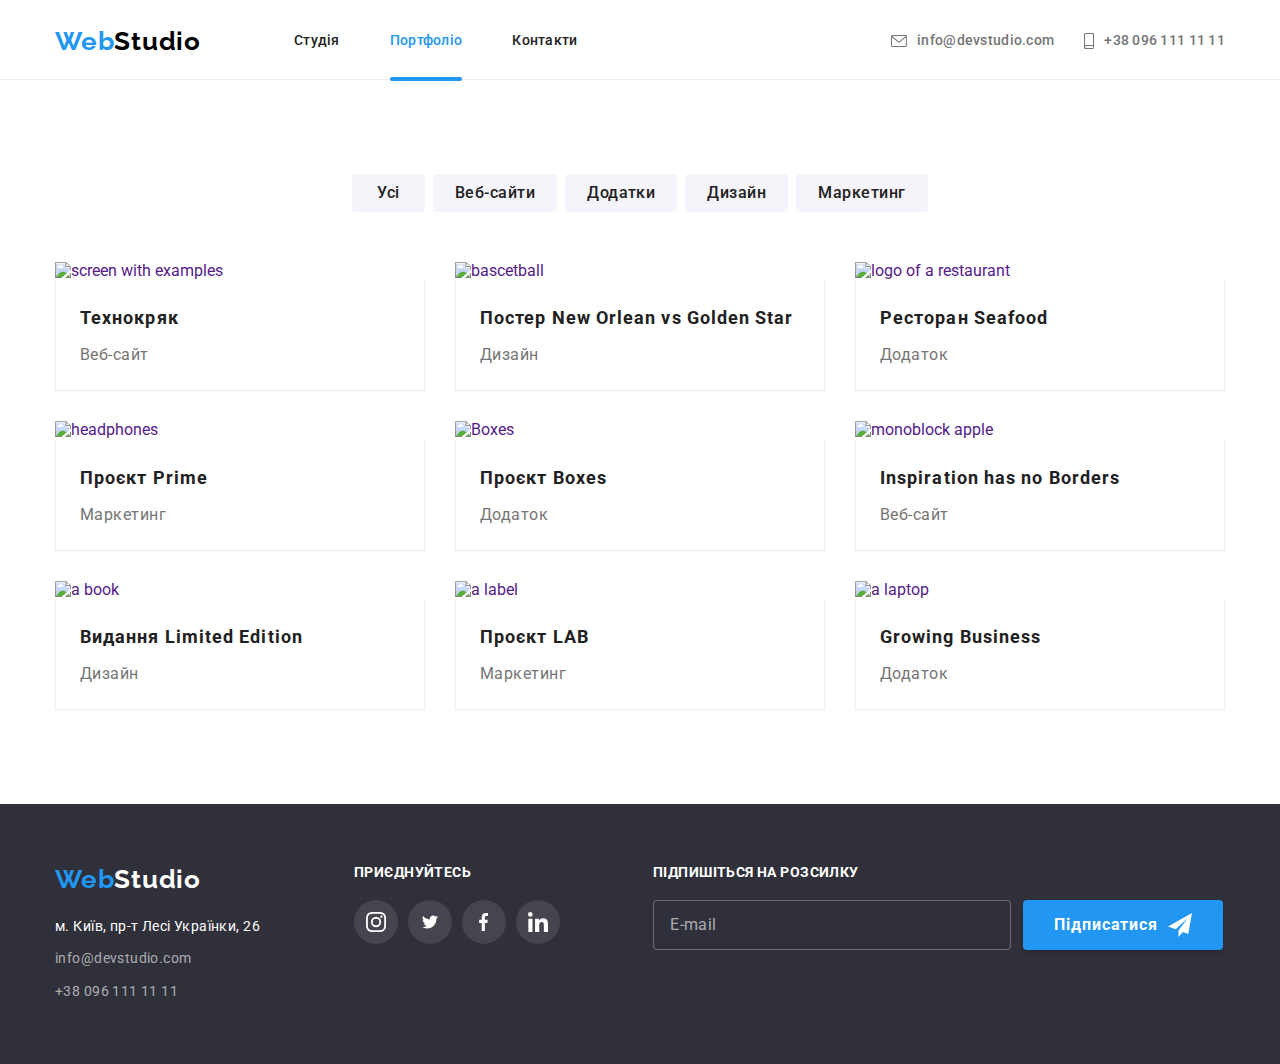
==== commit a2a59cc5: "works finished" ====
--- a/portfolio.html
+++ b/portfolio.html
@@ -42,19 +42,82 @@
         <ul class="contact">
           <li class="contact__item">
             <a href="mailto:info@devstudio.com" class="contact__link">
-              <svg class="contact__icon" width="16" height="12">
+              <svg
+                class="contact__icon contact__icon--envelope"
+                width="14"
+                height="10"
+              >
                 <use href="./images/sprite.svg#icon-envelope"></use></svg
               >info@devstudio.com
             </a>
           </li>
           <li class="contact__item">
             <a href="tel:+380961111111" class="contact__link"
-              ><svg class="contact__icon" width="10" height="16">
+              ><svg
+                class="contact__icon contact__icon--phone"
+                width="10"
+                height="14"
+              >
                 <use href="./images/sprite.svg#icon-phone"></use></svg
               >+38 096 111 11 11
             </a>
           </li>
         </ul>
+        <button type="button" class="page-header__btn is-open" data-menu-button>
+          <svg width="40" height="40">
+            <use
+              class="page-header__open"
+              href="./images/sprite.svg#icon-burger"
+            ></use>
+            <use
+              class="page-header__close"
+              href="./images/sprite.svg#icon-close"
+            ></use>
+          </svg>
+        </button>
+        <div class="mobile-menu is-open" data-menu>
+          <nav>
+            <ul class="mobile-menu__nav">
+              <li class="mobile-menu__page">
+                <a href="./index.html" class="mobile-menu__ref">Студія</a>
+              </li>
+              <li class="mobile-menu__page">
+                <a href="./portfolio.html" class="mobile-menu__ref"
+                  >Портфоліо</a
+                >
+              </li>
+              <li class="mobile-menu__page">
+                <a href="" class="mobile-menu__ref">Контакти</a>
+              </li>
+            </ul>
+          </nav>
+          <ul class="mobile-menu__contact">
+            <li class="mobile-menu__item">
+              <a href="tel:+380961111111" class="mobile-menu__phone"
+                >+38 096 111 11 11
+              </a>
+            </li>
+            <li class="mobile-menu__item">
+              <a href="mailto:info@devstudio.com" class="mobile-menu__mail"
+                >info@devstudio.com</a
+              >
+            </li>
+          </ul>
+          <ul class="mobile-menu__links">
+            <li class="mobile-menu__social">
+              <a href="" class="mobile-menu__link">Instagram</a>
+            </li>
+            <li class="mobile-menu__social">
+              <a href="" class="mobile-menu__link">Twitter</a>
+            </li>
+            <li class="mobile-menu__social">
+              <a href="" class="mobile-menu__link">Facebook</a>
+            </li>
+            <li class="mobile-menu__social">
+              <a href="" class="mobile-menu__link">LinkedIn</a>
+            </li>
+          </ul>
+        </div>
       </div>
     </header>
     <!-- Головна частина сторінки -->
@@ -72,16 +135,16 @@
                 Усі
               </button>
             </li>
-            <li class="ffilter__item">
+            <li class="filter__item">
               <button type="button" class="filter__button">Веб-сайти</button>
             </li>
-            <li class="ffilter__item">
+            <li class="filter__item">
               <button type="button" class="filter__button">Додатки</button>
             </li>
-            <li class="ffilter__item">
+            <li class="filter__item">
               <button type="button" class="filter__button">Дизайн</button>
             </li>
-            <li class="ffilter__item">
+            <li class="filter__item">
               <button type="button" class="filter__button">Маркетинг</button>
             </li>
           </ul>
@@ -89,139 +152,157 @@
           <ul class="works">
             <li class="works__item">
               <a href="" class="works__link">
-                <img
-                  src="./images/photo1.jpg"
-                  alt="screen with examples"
-                  width="370"
-                />
+                <div class="works__img">
+                  <img
+                    src="./images/photo1.jpg"
+                    alt="screen with examples"
+                    width="370"
+                  />
+                  <div class="works__overlay">
+                    Ресурс пропонує комплексні пропозиції з різним рівнем
+                    функціоналу та сервісів. Все це дозволить відвідувачу
+                    отримати вичерпні відомості про компанію чи приватну особу.
+                  </div>
+                </div>
                 <div class="works__wrapper">
                   <h2 class="works__title">Технокряк</h2>
                   <p class="works__text">Веб-сайт</p>
                 </div>
-                <div class="works__overlay">
-                  Ресурс пропонує комплексні пропозиції з різним рівнем
-                  функціоналу та сервісів. Все це дозволить відвідувачу отримати
-                  вичерпні відомості про компанію чи приватну особу.
-                </div>
-              </a>
-            </li>
-            <li class="works__item">
-              <a href="" class="works__link">
-                <img src="./images/photo2.jpg" alt="bascetball" width="370" />
+              </a>
+            </li>
+            <li class="works__item">
+              <a href="" class="works__link">
+                <div class="works__img">
+                  <img src="./images/photo2.jpg" alt="bascetball" width="370" />
+                  <div class="works__overlay">
+                    Ресурс пропонує комплексні пропозиції з різним рівнем
+                    функціоналу та сервісів. Все це дозволить відвідувачу
+                    отримати вичерпні відомості про компанію чи приватну особу.
+                  </div>
+                </div>
                 <div class="works__wrapper">
                   <h2 class="works__title">Постер New Orlean vs Golden Star</h2>
                   <p class="works__text">Дизайн</p>
                 </div>
-                <div class="works__overlay">
-                  Ресурс пропонує комплексні пропозиції з різним рівнем
-                  функціоналу та сервісів. Все це дозволить відвідувачу отримати
-                  вичерпні відомості про компанію чи приватну особу.
-                </div>
-              </a>
-            </li>
-            <li class="works__item">
-              <a href="" class="works__link">
-                <img
-                  src="./images/photo3.jpg"
-                  alt="logo of a restaurant"
-                  width="370"
-                />
+              </a>
+            </li>
+            <li class="works__item">
+              <a href="" class="works__link">
+                <div class="works__img">
+                  <img
+                    src="./images/photo3.jpg"
+                    alt="logo of a restaurant"
+                    width="370"
+                  />
+                  <div class="works__overlay">
+                    Ресурс пропонує комплексні пропозиції з різним рівнем
+                    функціоналу та сервісів. Все це дозволить відвідувачу
+                    отримати вичерпні відомості про компанію чи приватну особу.
+                  </div>
+                </div>
                 <div class="works__wrapper">
                   <h2 class="works__title">Ресторан Seafood</h2>
                   <p class="works__text">Додаток</p>
                 </div>
-                <div class="works__overlay">
-                  Ресурс пропонує комплексні пропозиції з різним рівнем
-                  функціоналу та сервісів. Все це дозволить відвідувачу отримати
-                  вичерпні відомості про компанію чи приватну особу.
-                </div>
-              </a>
-            </li>
-            <li class="works__item">
-              <a href="" class="works__link">
-                <img src="./images/photo4.jpg" alt="headphones" width="370" />
+              </a>
+            </li>
+            <li class="works__item">
+              <a href="" class="works__link">
+                <div class="works__img">
+                  <img src="./images/photo4.jpg" alt="headphones" width="370" />
+                  <div class="works__overlay">
+                    Ресурс пропонує комплексні пропозиції з різним рівнем
+                    функціоналу та сервісів. Все це дозволить відвідувачу
+                    отримати вичерпні відомості про компанію чи приватну особу.
+                  </div>
+                </div>
                 <div class="works__wrapper">
                   <h2 class="works__title">Проєкт Prime</h2>
                   <p class="works__text">Маркетинг</p>
                 </div>
-                <div class="works__overlay">
-                  Ресурс пропонує комплексні пропозиції з різним рівнем
-                  функціоналу та сервісів. Все це дозволить відвідувачу отримати
-                  вичерпні відомості про компанію чи приватну особу.
-                </div>
-              </a>
-            </li>
-            <li class="works__item">
-              <a href="" class="works__link">
-                <img src="./images/photo5.jpg" alt="Boxes" width="370" />
+              </a>
+            </li>
+            <li class="works__item">
+              <a href="" class="works__link">
+                <div class="works__img">
+                  <img src="./images/photo5.jpg" alt="Boxes" width="370" />
+                  <div class="works__overlay">
+                    Ресурс пропонує комплексні пропозиції з різним рівнем
+                    функціоналу та сервісів. Все це дозволить відвідувачу
+                    отримати вичерпні відомості про компанію чи приватну особу.
+                  </div>
+                </div>
                 <div class="works__wrapper">
                   <h2 class="works__title">Проєкт Boxes</h2>
                   <p class="works__text">Додаток</p>
                 </div>
-                <div class="works__overlay">
-                  Ресурс пропонує комплексні пропозиції з різним рівнем
-                  функціоналу та сервісів. Все це дозволить відвідувачу отримати
-                  вичерпні відомості про компанію чи приватну особу.
-                </div>
-              </a>
-            </li>
-            <li class="works__item">
-              <a href="" class="works__link">
-                <img
-                  src="./images/photo6.jpg"
-                  alt="monoblock apple"
-                  width="370"
-                />
+              </a>
+            </li>
+            <li class="works__item">
+              <a href="" class="works__link">
+                <div class="works__img">
+                  <img
+                    src="./images/photo6.jpg"
+                    alt="monoblock apple"
+                    width="370"
+                  />
+                  <div class="works__overlay">
+                    Ресурс пропонує комплексні пропозиції з різним рівнем
+                    функціоналу та сервісів. Все це дозволить відвідувачу
+                    отримати вичерпні відомості про компанію чи приватну особу.
+                  </div>
+                </div>
                 <div class="works__wrapper">
                   <h2 class="works__title">Inspiration has no Borders</h2>
                   <p class="works__text">Веб-сайт</p>
                 </div>
-                <div class="works__overlay">
-                  Ресурс пропонує комплексні пропозиції з різним рівнем
-                  функціоналу та сервісів. Все це дозволить відвідувачу отримати
-                  вичерпні відомості про компанію чи приватну особу.
-                </div>
-              </a>
-            </li>
-            <li class="works__item">
-              <a href="" class="works__link">
-                <img src="./images/photo7.jpg" alt="a book" width="370" />
+              </a>
+            </li>
+            <li class="works__item">
+              <a href="" class="works__link">
+                <div class="works__img">
+                  <img src="./images/photo7.jpg" alt="a book" width="370" />
+                  <div class="works__overlay">
+                    Ресурс пропонує комплексні пропозиції з різним рівнем
+                    функціоналу та сервісів. Все це дозволить відвідувачу
+                    отримати вичерпні відомості про компанію чи приватну особу.
+                  </div>
+                </div>
                 <div class="works__wrapper">
                   <h2 class="works__title">Видання Limited Edition</h2>
                   <p class="works__text">Дизайн</p>
                 </div>
-                <div class="works__overlay">
-                  Ресурс пропонує комплексні пропозиції з різним рівнем
-                  функціоналу та сервісів. Все це дозволить відвідувачу отримати
-                  вичерпні відомості про компанію чи приватну особу.
-                </div>
-              </a>
-            </li>
-            <li class="works__item">
-              <a href="" class="works__link">
-                <img src="./images/photo8.jpg" alt="a label" width="370" />
+              </a>
+            </li>
+            <li class="works__item">
+              <a href="" class="works__link">
+                <div class="works__img">
+                  <img src="./images/photo8.jpg" alt="a label" width="370" />
+                  <div class="works__overlay">
+                    Ресурс пропонує комплексні пропозиції з різним рівнем
+                    функціоналу та сервісів. Все це дозволить відвідувачу
+                    отримати вичерпні відомості про компанію чи приватну особу.
+                  </div>
+                </div>
                 <div class="works__wrapper">
                   <h2 class="works__title">Проєкт LAB</h2>
                   <p class="works__text">Маркетинг</p>
                 </div>
-                <div class="works__overlay">
-                  Ресурс пропонує комплексні пропозиції з різним рівнем
-                  функціоналу та сервісів. Все це дозволить відвідувачу отримати
-                  вичерпні відомості про компанію чи приватну особу.
-                </div>
-              </a>
-            </li>
-            <li class="works__item">
-              <a href="" class="works__link">
-                <img src="./images/photo9.jpg" alt="a laptop" width="370" />
+              </a>
+            </li>
+            <li class="works__item">
+              <a href="" class="works__link">
+                <div class="works__img">
+                  <img src="./images/photo9.jpg" alt="a laptop" width="370" />
+                  <div class="works__overlay">
+                    Ресурс пропонує комплексні пропозиції з різним рівнем
+                    функціоналу та сервісів. Все це дозволить відвідувачу
+                    отримати вичерпні відомості про компанію чи приватну особу.
+                  </div>
+                </div>
                 <div class="works__wrapper">
                   <h2 class="works__title">Growing Business</h2>
                   <p class="works__text">Додаток</p>
-                </div>
-                <div class="works__overlay">
-                  Ресурс пропонує комплексні пропозиції з різним рівнем
-                  функціоналу та сервісів. Все це дозволить відвідувачу отримати
-                  вичерпні відомості про компанію чи приватну особу.
                 </div>
               </a>
             </li>
@@ -236,12 +317,12 @@
           <a href="index.html" class="logo logo--bottom"
             ><span class="logo__span">Web</span>Studio</a
           >
-          <address>
+          <address class="page-footer__address">
             <a
               href="https://www.google.com/maps/place/%D0%B1%D1%83%D0%BB.+%D0%9B%D0%B5%D1%81%D0%B8+%D0%A3%D0%BA%D1%80%D0%B0%D0%B8%D0%BD%D0%BA%D0%B8,+26,+%D0%9A%D0%B8%D0%B5%D0%B2,+%D0%A3%D0%BA%D1%80%D0%B0%D0%B8%D0%BD%D0%B0,+02000/@50.4265807,30.5361971,17z/data=!3m1!4b1!4m5!3m4!1s0x40d4cf0e033ecbe9:0x57a4dffefec77da0!8m2!3d50.4265807!4d30.5383858"
               target="_blank"
               rel="noopener noreferrer"
-              class="page-footer__address"
+              class="page-footer__location"
               >м. Київ, пр-т Лесі Українки, 26</a
             >
             <ul class="contact-list">
@@ -250,7 +331,7 @@
                   >info@devstudio.com
                 </a>
               </li>
-              <li class="page-footer__item">
+              <li class="contact-list__item">
                 <a href="tel:+380961111111" class="contact-list__link"
                   >+38 096 111 11 11
                 </a>
@@ -291,9 +372,9 @@
             </li>
           </ul>
         </div>
-        <div>
+        <div class="footer-form">
           <h3 class="page-footer__title">підпишіться на розсилку</h3>
-          <form class="footer-form">
+          <form class="footer-form__form">
             <input
               type="email"
               placeholder="E-mail"
@@ -310,5 +391,6 @@
         </div>
       </div>
     </footer>
+    <script src="./js/mobile-menu.js"></script>
   </body>
 </html>
--- a/css/main.min.css
+++ b/css/main.min.css
@@ -1 +1 @@
-body{font-family:"Roboto",sans-serif;color:#212121}a{text-decoration:none}img{display:block}h1,h2,h3,p,form,input,textarea{margin:0;padding:0}ul{margin:0;padding:0;list-style:none}input{outline:none}button{cursor:pointer}.container{width:1200px;padding:0 15px;margin:0 auto}.section{padding-top:94px;padding-bottom:94px}.section__title{margin-top:0;margin-bottom:50px;font-weight:700;font-size:36px;line-height:1.16;letter-spacing:.03em;color:var(--first-text-color);text-align:center}.hidden{position:absolute;width:1px;height:1px;margin:-1px;border:0;padding:0;white-space:nowrap;clip-path:inset(100%);clip:rect(0 0 0 0);overflow:hidden}.logo{display:block;margin-right:93px;font-family:"Raleway",sans-serif;font-size:26px;line-height:1.17;letter-spacing:.03em;text-decoration:none;color:#000}.logo--bottom{color:#fff;margin-bottom:20px}.logo__span{font-weight:700;line-height:1.35;color:#2196f3}.page-header{border-bottom:1px solid #ececec;height:80px}.page-header__wrapper{display:flex;align-items:center}.navigation{display:flex;align-items:center}.navigation__list{display:flex;gap:50px}.navigation__link{display:flex;position:relative;align-items:center;padding:32px 0;transition:color 250ms cubic-bezier(0.4, 0, 0.2, 1),fill 250ms cubic-bezier(0.4, 0, 0.2, 1);font-weight:500;font-size:14px;line-height:1.14;letter-spacing:.02em;color:inherit;cursor:pointer}.navigation__link:hover,.navigation__link:focus{color:#2196f3}.navigation__link--current{color:#2196f3}.navigation__link--current::after{content:"";position:absolute;left:0;bottom:0;display:block;width:100%;height:4px;border-radius:2px;background-color:#2196f3}.contact{display:flex;margin-left:auto;gap:30px}.contact__link{display:flex;justify-content:center;align-items:center;padding:32px 0;font-weight:500;font-size:14px;line-height:1.14;letter-spacing:.02em;color:#757575;fill:#757575}.contact__link:hover,.contact__link:focus{color:#2196f3;fill:#2196f3}.contact__icon{margin-right:10px;fill:inherit}.hero{max-width:1600px;padding:200px 0;text-align:center;background-image:linear-gradient(rgba(47, 48, 58, 0.4), rgba(47, 48, 58, 0.4)),url("/../images/bannerimage.jpg")}.hero__title{width:696px;margin:0 auto;font-weight:900;font-size:44px;line-height:1.36;letter-spacing:.06em;text-transform:uppercase;color:#fff}.hero__button{margin-top:30px;font-family:"Roboto",sans-serif;font-style:normal;font-weight:700;line-height:1.87;letter-spacing:.06em;box-shadow:0px 4px 4px rgba(0,0,0,.15);border-radius:4px;border:0;padding:10px 32px;cursor:pointer;color:#fff;background-color:#2196f3}.section--nopadding{padding-bottom:0}.advantages{display:flex;gap:30px}.advantages__item{max-width:270px;vertical-align:top}.advantages__wrapper{display:flex;justify-content:center;align-items:center;width:270px;height:120px;margin-bottom:30px;background-color:#f5f4fa;border-radius:4px}.advantages__title{font-weight:700;font-size:14px;line-height:1.14;letter-spacing:.03em;text-transform:uppercase;color:#212121}.advantages__text{font-size:14px;line-height:1.71;letter-spacing:.03em;color:#757575;margin-top:10px}.galary{display:flex;gap:30px}.galary__title{margin-bottom:50px;font-weight:700;font-size:36px;line-height:1.17;letter-spacing:.06em;text-align:center;color:#212121}.galary__item{position:relative}.galary__overlay{position:absolute;left:0;bottom:0;display:flex;justify-content:center;align-items:center;width:100%;height:70px;background-color:rgba(47,48,58,.8)}.galary__text{font-style:normal;font-weight:700;font-size:14px;line-height:1.14;letter-spacing:.03em;text-transform:uppercase;color:#fff}.section--colored{background-color:#f5f4fa}.team{display:flex;gap:30px}.team__item{display:block;background-color:#fff;box-shadow:0px 1px 3px rgba(0,0,0,.12),0px 1px 1px rgba(0,0,0,.14),0px 2px 1px rgba(0,0,0,.2)}.team__wrapper{padding:30px 32px}.team__title{text-align:center;font-weight:500;font-size:16px;line-height:1.18;letter-spacing:.03em;color:#212121}.team__text{line-height:1.18;letter-spacing:.03em;color:#757575;margin-top:10px;text-align:center}.links__list{display:flex;margin-top:16px;gap:10px}.links__item{display:block}.links__icon{fill:inherit;color:#afb1b8}.links__link{display:flex;justify-content:center;align-items:center;width:44px;height:44px;border-radius:50%;color:#afb1b8;fill:#afb1b8;transition:fill 250ms cubic-bezier(0.4, 0, 0.2, 1),background-color 250ms cubic-bezier(0.4, 0, 0.2, 1)}.links__link:hover,.links__link:focus{fill:#fff;background-color:#2196f3}.clients{display:flex;gap:30px}.clients__icon{fill:inherit}.clients__link{display:flex;justify-content:center;align-items:center;width:170px;height:92px;border:1px solid #afb1b8;border-radius:4px;fill:#afb1b8;transition:fill 250ms cubic-bezier(0.4, 0, 0.2, 1),border-color 250ms cubic-bezier(0.4, 0, 0.2, 1)}.clients__link:hover,.clients__link:focus{fill:#2196f3;border:1px solid #2196f3}.window__overlay{position:absolute;left:0;top:0;right:0;bottom:0;background-color:rgba(0,0,0,.2);opacity:1;transition:opacity 250ms cubic-bezier(0.4, 0, 0.2, 1)}.window__overlay.is-hidden{opacity:0;pointer-events:none}.window{position:absolute;left:50%;top:50%;transform:translate(-50%, -50%) scale(1);width:528px;height:581px;padding:40px;background-color:#fff;box-shadow:0px 1px 3px rgba(0,0,0,.12),0px 1px 1px rgba(0,0,0,.14),0px 2px 1px rgba(0,0,0,.2);border-radius:4px;transition:transform 250ms cubic-bezier(0.4, 0, 0.2, 1)}.window__overlay.is-hidden .window{transform:translate(-50%, -50%) scale(0.8)}.window__title{margin-bottom:12px;font-style:normal;font-weight:700;font-size:20px;line-height:1.05;text-align:center;letter-spacing:.03em;color:#212121}.window__button{position:absolute;right:8px;top:8px;display:flex;justify-content:center;align-items:center;width:30px;height:30px;border-radius:50%;cursor:pointer;border:1px solid rgba(0,0,0,.1);background-color:rgba(0,0,0,0)}.window__icon{transition:fill 250ms cubic-bezier(0.4, 0, 0.2, 1)}.window__button:hover .window__icon{fill:#2196f3}.form__label{display:block;margin-bottom:4px;font-size:12px;line-height:1.16;letter-spacing:.01em;color:#757575}.form__input{display:block;width:100%;height:40px;margin-bottom:10px;padding-left:42px;border:1px solid rgba(33,33,33,.2);border-radius:4px;outline:none;transition:border-color 250ms cubic-bezier(0.4, 0, 0.2, 1)}.form__input:focus{border-color:#2196f3}.form__field{position:relative}.form__icon{position:absolute;left:15px;bottom:14px;fill:inherit;transition:fill 250ms cubic-bezier(0.4, 0, 0.2, 1)}.form__input:focus~.form__icon{fill:#2196f3}.agreement__checkbox{position:relative;display:inline-block;width:16px;height:15px;margin-right:8px;margin-left:13px;border:2px solid #212121;border-radius:2px;transition:background-color 250ms cubic-bezier(0.4, 0, 0.2, 1),background-image 250ms cubic-bezier(0.4, 0, 0.2, 1),border-color 250ms cubic-bezier(0.4, 0, 0.2, 1)}.agreement__input:checked+.agreement__checkbox{background-color:#2196f3;background-image:url(../images/checkmark.svg);background-size:cover;background-position:center;border-color:#2196f3}.coment{display:block;width:100%;height:120px;padding:12px 16px;margin-bottom:10px;border:1px solid rgba(33,33,33,.2);border-radius:4px;resize:none;outline:none;transition:border-color var(--transition-time) var(--transition-style)}.coment::placeholder{margin-bottom:20px;font-size:12px;line-height:1.16;letter-spacing:.01em;color:rgba(117,117,117,.5)}.coment:focus{border-color:#2196f3}.agreement{display:flex;align-items:center;margin-bottom:30px;font-size:14px;line-height:1.71;letter-spacing:.03em;color:#757575}.agreement__link{color:#2196f3;cursor:pointer;text-decoration:underline;text-decoration-skip-ink:none}.form__button{display:block;width:200px;padding:10px 0;margin:0 auto;font-weight:700;font-size:16px;line-height:1.88;letter-spacing:.06em;text-align:center;cursor:pointer;color:#fff;background-color:#2196f3;box-shadow:0px 4px 4px rgba(0,0,0,.15);border-radius:4px;border:none}.filter{display:flex;justify-content:center;gap:8px}.filter__button{padding:6px 22px;display:inline-block;font-weight:500;line-height:1.62;letter-spacing:.03em;color:inherit;background-color:#f5f4fa;border-radius:4px;border:0;cursor:pointer;transition:background-color 250ms cubic-bezier(0.4, 0, 0.2, 1),color 250ms cubic-bezier(0.4, 0, 0.2, 1),box-shadow 250ms cubic-bezier(0.4, 0, 0.2, 1)}.filter__button:hover,.filter__button:focus{color:#fff;background-color:#2196f3;box-shadow:0px 3px 1px rgba(0,0,0,.1),0px 1px 2px rgba(0,0,0,.08),0px 2px 2px rgba(0,0,0,.12)}.filter__button--extra{padding:6px 25px}.works{display:flex;flex-wrap:wrap;gap:30px;margin-top:50px}.works__link{display:block}.works__link:hover{box-shadow:0px 1px 1px rgba(0,0,0,.12),0px 4px 4px rgba(0,0,0,.06),1px 4px 6px rgba(0,0,0,.16)}.works__item{position:relative;display:block;background-color:#fff;transition:box-shadow 250ms cubic-bezier(0.4, 0, 0.2, 1)}.works__wrapper{border-left:1px solid #eee;border-bottom:1px solid #eee;border-right:1px solid #eee;padding-bottom:20px;padding-top:20px;padding-left:24px}.works__title{font-weight:700;font-size:18px;line-height:2;letter-spacing:.06em;color:#212121;background-color:#fff}.works__text{margin-top:4px;margin-bottom:0;line-height:1.87;letter-spacing:.03em;color:#757575}.works__overlay{position:absolute;left:0;top:0;width:100%;height:294px;font-style:normal;font-size:18px;line-height:1.56;letter-spacing:.03em;color:#fff;background-color:rgba(33,150,243,.9);padding:63px 24px;transform:scaleY(0);transform-origin:bottom;transition:transform 250ms cubic-bezier(0.4, 0, 0.2, 1)}.works__link:hover .works__overlay{transform:scaleY(1)}.flex-container{display:flex;align-items:baseline}.page-footer{background-size:1600px;background-color:#2f303a;padding:60px 0}.page-footer__title{margin-bottom:20px;font-style:normal;font-weight:700;font-size:14px;line-height:1,14;letter-spacing:.03em;text-transform:uppercase;color:#fff}.page-footer__contact{margin-right:70px}.page-footer__address{display:block;margin-bottom:9px;margin-right:0;padding:0;font-style:normal;font-size:14px;line-height:1.71;letter-spacing:.03em;color:#fff}.contact-list{display:flex;flex-direction:column;gap:9px;margin-right:70px;padding-right:24px}.contact-list__link{transition:color 250ms cubic-bezier(0.4, 0, 0.2, 1);font-style:normal;font-size:14px;line-height:1.71;letter-spacing:.03em;color:rgba(255,255,255,.6)}.contact-list__link:hover{color:#2196f3}.footer-links__list{margin-right:93px;display:flex;gap:10px}.footer-links__link{display:flex;justify-content:center;align-items:center;width:44px;height:44px;border-radius:50%;background-color:rgba(255,255,255,.1);transition:background-color 250ms cubic-bezier(0.4, 0, 0.2, 1)}.footer-links__link:hover,.footer-links__link:focus{background-color:#2196f3}.footer-links__icon{fill:#fff}.footer-form{display:flex}.footer-form__input{width:358px;height:50px;padding-left:16px;padding-top:15px;padding-bottom:15px;margin-right:12px;color:#fff;border-radius:4px;border:1px solid rgba(255,255,255,.3);background-color:rgba(0,0,0,0)}.footer-form__input::placeholder{line-height:1.25;letter-spacing:.03em;color:rgba(255,255,255,.6)}.footer-form__button{display:flex;justify-content:center;align-items:center;width:200px;height:50px;padding:10px 0;background-color:#2196f3;box-shadow:0px 4px 4px rgba(0,0,0,.15);border-radius:4px;border:0;font-style:normal;font-weight:700;line-height:1.88;letter-spacing:.06em;color:#fff}.footer-form__icon{margin-left:10px}/*# sourceMappingURL=main.min.css.map */+body{font-family:"Roboto",sans-serif;color:#212121}@media screen and (max-width: 320px){body{overflow-x:scroll}}a{text-decoration:none}img{display:block}h1,h2,h3,p,form,input,textarea{margin:0;padding:0}ul{margin:0;padding:0;list-style:none}input{outline:none}button{cursor:pointer}.container{width:100%;padding:0 15px;margin:0 auto}@media screen and (min-width: 480px)and (max-width: 768px){.container{width:440px}}@media screen and (min-width: 1200px){.container{width:1200px}}.section{padding-top:60px;padding-bottom:60px}@media screen and (min-width: 1200px){.section{padding-top:94px;padding-bottom:94px}}.section__title{margin-top:0;margin-bottom:50px;font-weight:700;font-size:28px;line-height:1.18;letter-spacing:.03em;color:var(--first-text-color);text-align:center}@media screen and (min-width: 1200px){.section__title{font-size:36px;line-height:1.16}}.hidden{position:absolute;width:1px;height:1px;margin:-1px;border:0;padding:0;white-space:nowrap;-webkit-clip-path:inset(100%);clip-path:inset(100%);clip:rect(0 0 0 0);overflow:hidden}.logo{display:block;padding:16px 0;font-family:"Raleway",sans-serif;font-weight:700;font-size:24px;line-height:1.17;letter-spacing:.03em;text-decoration:none;color:#000}@media screen and (min-width: 768px){.logo{margin-right:88px;padding:26px 0}}@media screen and (min-width: 1200px){.logo{font-size:26px;line-height:1.19;margin-right:93px}}.logo--bottom{display:block;margin-left:auto;margin-right:auto;color:#fff;margin-bottom:20px;padding:0}@media screen and (min-width: 1200px){.logo--bottom{margin-left:0;margin-right:0}}.logo__span{color:#2196f3}.page-header{border-bottom:1px solid #ececec;height:60px;position:relative}@media screen and (min-width: 768px){.page-header{height:80px}}.page-header__wrapper{display:-webkit-box;display:-ms-flexbox;display:flex;-webkit-box-align:center;-ms-flex-align:center;align-items:center}.page-header__btn{display:-webkit-box;display:-ms-flexbox;display:flex;-webkit-box-pack:center;-ms-flex-pack:center;justify-content:center;-webkit-box-align:center;-ms-flex-align:center;align-items:center;position:absolute;z-index:20;right:15px;top:10px;display:block;padding:0;border:0;background-color:rgba(0,0,0,0)}@media screen and (min-width: 768px){.page-header__btn{display:none}}.page-header__open{opacity:1;-webkit-transition:opacity 250ms cubic-bezier(0.4, 0, 0.2, 1);transition:opacity 250ms cubic-bezier(0.4, 0, 0.2, 1)}.page-header__btn.is-open .page-header__open{opacity:0}.page-header__close{opacity:0;-webkit-transition:opacity 250ms cubic-bezier(0.4, 0, 0.2, 1);transition:opacity 250ms cubic-bezier(0.4, 0, 0.2, 1)}.page-header__btn.is-open .page-header__close{opacity:1}.page-header__close:hover{fill:#2196f3}.mobile-menu{display:block;position:absolute;left:0;top:0;z-index:10;width:100vw;height:100vh;padding:48px 40px;-webkit-transform:translate(0, -100%);transform:translate(0, -100%);background-color:#fff}.mobile-menu.is-open{-webkit-transform:translate(0, 0);transform:translate(0, 0)}@media screen and (min-width: 768px){.mobile-menu{display:none}}.mobile-menu__nav{margin-bottom:302px}.mobile-menu__page:not(:last-child){margin-bottom:32px}.mobile-menu__ref{display:block;font-style:normal;font-weight:500;font-size:40px;line-height:1.17;letter-spacing:.02em;color:#212121}.mobile-menu__ref:hover{color:#2196f3;-webkit-transform:translate(8px, -3px);transform:translate(8px, -3px)}.mobile-menu__contact{margin-bottom:64px}.mobile-menu__item:not(:last-child){margin-bottom:32px}.mobile-menu__phone{font-style:normal;font-weight:500;font-size:34px;line-height:1.17;letter-spacing:.02em;color:#2196f3}.mobile-menu__mail{font-style:normal;font-weight:500;font-size:24px;line-height:1.17;letter-spacing:.02em;color:#757575}.mobile-menu__links{display:-webkit-box;display:-ms-flexbox;display:flex}.mobile-menu__social:not(:last-child){padding-right:10px;border-right:1px solid rgba(33,33,33,.2)}.mobile-menu__social:not(:first-child){padding-left:10px}.mobile-menu__link{font-style:normal;font-weight:500;font-size:18px;line-height:1.22;letter-spacing:.02em;color:#2196f3}.navigation{display:-webkit-box;display:-ms-flexbox;display:flex;-webkit-box-align:center;-ms-flex-align:center;align-items:center}.navigation__list{display:none}@media screen and (min-width: 768px){.navigation__list{display:-webkit-box;display:-ms-flexbox;display:flex;gap:50px}}.navigation__item{display:-webkit-box;display:-ms-flexbox;display:flex}.navigation__link{position:relative;-webkit-box-align:center;-ms-flex-align:center;align-items:center;padding:32px 0;-webkit-transition:color 250ms cubic-bezier(0.4, 0, 0.2, 1),fill 250ms cubic-bezier(0.4, 0, 0.2, 1);transition:color 250ms cubic-bezier(0.4, 0, 0.2, 1),fill 250ms cubic-bezier(0.4, 0, 0.2, 1);font-weight:500;font-size:14px;line-height:1.14;letter-spacing:.02em;color:inherit;cursor:pointer}.navigation__link:hover,.navigation__link:focus{color:#2196f3}.navigation__link--current{color:#2196f3}.navigation__link--current::after{content:"";position:absolute;left:0;bottom:0;display:block;width:100%;height:4px;border-radius:2px;background-color:#2196f3}.contact{display:none}@media screen and (min-width: 768px){.contact{display:-webkit-box;display:-ms-flexbox;display:flex;-webkit-box-orient:vertical;-webkit-box-direction:normal;-ms-flex-direction:column;flex-direction:column;margin-left:auto;gap:10px}}@media screen and (min-width: 1200px){.contact{-webkit-box-orient:horizontal;-webkit-box-direction:normal;-ms-flex-direction:row;flex-direction:row;gap:30px}}.contact__link{font-weight:500;font-size:12px;line-height:1.16;letter-spacing:.02em;color:#757575;fill:#757575}.contact__link:hover,.contact__link:focus{color:#2196f3;fill:#2196f3}@media screen and (min-width: 1200px){.contact__link{display:-webkit-box;display:-ms-flexbox;display:flex;-webkit-box-pack:center;-ms-flex-pack:center;justify-content:center;-webkit-box-align:center;-ms-flex-align:center;align-items:center;padding:32px 0;font-weight:500;font-size:14px;line-height:1.14}}.contact__icon{fill:inherit;margin-right:8px}@media screen and (min-width: 1200px){.contact__icon{margin-right:10px}}@media screen and (min-width: 1200px){.contact__icon--envelope{width:16px;height:12px}}@media screen and (min-width: 1200px){.contact__icon--phone{width:10px;height:16px}}.hero{width:100%;max-width:1600px;padding-top:118px;padding-bottom:118px;text-align:center;background-repeat:no-repeat;background-size:cover;background-image:-webkit-gradient(linear, left top, left bottom, from(rgba(47, 48, 58, 0.4)), to(rgba(47, 48, 58, 0.4))),url("../images/hero-image-mob.jpg");background-image:linear-gradient(rgba(47, 48, 58, 0.4), rgba(47, 48, 58, 0.4)),url("../images/hero-image-mob.jpg")}@media(min-device-pixel-ratio: 2),(-webkit-min-device-pixel-ratio: 2),(min-resolution: 192dpi),(min-resolution: 2dppx){.hero{background-image:-webkit-gradient(linear, left top, left bottom, from(rgba(47, 48, 58, 0.4)), to(rgba(47, 48, 58, 0.4))),url("../images/hero-image-mob@2x.jpg");background-image:linear-gradient(rgba(47, 48, 58, 0.4), rgba(47, 48, 58, 0.4)),url("../images/hero-image-mob@2x.jpg")}}@media screen and (min-width: 768px){.hero{background-image:-webkit-gradient(linear, left top, left bottom, from(rgba(47, 48, 58, 0.4)), to(rgba(47, 48, 58, 0.4))),url("../images/hero-image-tab.jpg");background-image:linear-gradient(rgba(47, 48, 58, 0.4), rgba(47, 48, 58, 0.4)),url("../images/hero-image-tab.jpg")}}@media screen and (min-width: 768px)and (min-device-pixel-ratio: 2),screen and (min-width: 768px)and (-webkit-min-device-pixel-ratio: 2),screen and (min-width: 768px)and (min-resolution: 192dpi),screen and (min-width: 768px)and (min-resolution: 2dppx){.hero{background-image:-webkit-gradient(linear, left top, left bottom, from(rgba(47, 48, 58, 0.4)), to(rgba(47, 48, 58, 0.4))),url("../images/hero-image-tab@2x.jpg");background-image:linear-gradient(rgba(47, 48, 58, 0.4), rgba(47, 48, 58, 0.4)),url("../images/hero-image-tab@2x.jpg")}}@media screen and (min-width: 1200px){.hero{background-image:-webkit-gradient(linear, left top, left bottom, from(rgba(47, 48, 58, 0.4)), to(rgba(47, 48, 58, 0.4))),url("../images/hero-image.jpg");background-image:linear-gradient(rgba(47, 48, 58, 0.4), rgba(47, 48, 58, 0.4)),url("../images/hero-image.jpg");padding-top:200px;padding-bottom:200px}}@media screen and (min-width: 1200px)and (min-device-pixel-ratio: 2),screen and (min-width: 1200px)and (-webkit-min-device-pixel-ratio: 2),screen and (min-width: 1200px)and (min-resolution: 192dpi),screen and (min-width: 1200px)and (min-resolution: 2dppx){.hero{background-image:-webkit-gradient(linear, left top, left bottom, from(rgba(47, 48, 58, 0.4)), to(rgba(47, 48, 58, 0.4))),url("../images/hero-image@2x.jpg");background-image:linear-gradient(rgba(47, 48, 58, 0.4), rgba(47, 48, 58, 0.4)),url("../images/hero-image@2x.jpg")}}.hero__title{display:block;width:360px;margin-right:auto;margin-left:auto;font-weight:900;font-size:26px;line-height:1.62;letter-spacing:.06em;text-transform:uppercase;color:#fff}@media screen and (min-width: 1200px){.hero__title{width:696px;font-size:44px;line-height:1.36}}.hero__button{margin-top:30px;font-family:"Roboto",sans-serif;font-style:normal;font-weight:700;line-height:1.87;letter-spacing:.06em;-webkit-box-shadow:0px 4px 4px rgba(0,0,0,.15);box-shadow:0px 4px 4px rgba(0,0,0,.15);border-radius:4px;border:0;padding:10px 24px;cursor:pointer;color:#fff;background-color:#2196f3}@media screen and (min-width: 1200px){.hero__button{padding:10px 32px}}.advantages{display:-webkit-box;display:-ms-flexbox;display:flex;-webkit-box-orient:vertical;-webkit-box-direction:normal;-ms-flex-direction:column;flex-direction:column;gap:30px}@media screen and (min-width: 768px){.advantages{-webkit-box-orient:horizontal;-webkit-box-direction:normal;-ms-flex-direction:row;flex-direction:row;-ms-flex-wrap:wrap;flex-wrap:wrap}}.advantages__item{display:block;width:100%}@media screen and (min-width: 768px){.advantages__item{width:calc((100% - 30px)/2)}}@media screen and (min-width: 1200px){.advantages__item{width:calc((100% - 90px)/4)}}.advantages__wrapper{display:-webkit-box;display:-ms-flexbox;display:flex;-webkit-box-pack:center;-ms-flex-pack:center;justify-content:center;-webkit-box-align:center;-ms-flex-align:center;align-items:center;width:100%;height:120px;margin-bottom:30px;background-color:#f5f4fa;border-radius:4px}.advantages__title{display:-webkit-box;display:-ms-flexbox;display:flex;-webkit-box-pack:center;-ms-flex-pack:center;justify-content:center;font-weight:700;font-size:14px;line-height:1.14;letter-spacing:.03em;text-transform:uppercase;color:#212121}@media screen and (min-width: 768px){.advantages__title{-webkit-box-pack:start;-ms-flex-pack:start;justify-content:flex-start}}.advantages__text{font-size:14px;line-height:1.71;letter-spacing:.03em;color:#757575;margin-top:10px}.section--nopadding{display:none}@media screen and (min-width: 1200px){.section--nopadding{display:block;padding-top:0}}.galary{display:none}@media screen and (min-width: 1200px){.galary{display:-webkit-box;display:-ms-flexbox;display:flex;gap:30px}}.galary__title{margin-bottom:50px;font-weight:700;font-size:36px;line-height:1.17;letter-spacing:.06em;text-align:center;color:#212121}@media screen and (min-width: 1200px){.galary__title{display:block}}.galary__item{position:relative}.galary__overlay{position:absolute;left:0;bottom:0;display:-webkit-box;display:-ms-flexbox;display:flex;-webkit-box-pack:center;-ms-flex-pack:center;justify-content:center;-webkit-box-align:center;-ms-flex-align:center;align-items:center;width:100%;height:70px;background-color:rgba(47,48,58,.8)}.galary__text{font-style:normal;font-weight:700;font-size:14px;line-height:1.14;letter-spacing:.03em;text-transform:uppercase;color:#fff}.section--colored{background-color:#f5f4fa}.team{display:-webkit-box;display:-ms-flexbox;display:flex;-webkit-box-orient:vertical;-webkit-box-direction:normal;-ms-flex-direction:column;flex-direction:column;-ms-flex-wrap:wrap;flex-wrap:wrap;gap:30px}@media screen and (min-width: 768px){.team{-webkit-box-orient:horizontal;-webkit-box-direction:normal;-ms-flex-direction:row;flex-direction:row}}.team__item{display:-webkit-box;display:-ms-flexbox;display:flex;-webkit-box-orient:vertical;-webkit-box-direction:normal;-ms-flex-direction:column;flex-direction:column;-webkit-box-pack:center;-ms-flex-pack:center;justify-content:center;width:100%;height:auto;background-color:#fff;-webkit-box-shadow:0px 1px 3px rgba(0,0,0,.12),0px 1px 1px rgba(0,0,0,.14),0px 2px 1px rgba(0,0,0,.2);box-shadow:0px 1px 3px rgba(0,0,0,.12),0px 1px 1px rgba(0,0,0,.14),0px 2px 1px rgba(0,0,0,.2)}@media screen and (min-width: 768px){.team__item{width:calc((100% - 30px)/2)}}@media screen and (min-width: 1200px){.team__item{width:calc((100% - 90px)/4)}}.team__wrapper{display:-webkit-box;display:-ms-flexbox;display:flex;-webkit-box-orient:vertical;-webkit-box-direction:normal;-ms-flex-direction:column;flex-direction:column;-webkit-box-pack:center;-ms-flex-pack:center;justify-content:center;-webkit-box-align:center;-ms-flex-align:center;align-items:center;padding:30px 32px}.team__title{text-align:center;font-weight:500;font-size:16px;line-height:1.18;letter-spacing:.03em;color:#212121}.team__text{line-height:1.18;letter-spacing:.03em;color:#757575;margin-top:10px;text-align:center}.links{display:-webkit-box;display:-ms-flexbox;display:flex;margin-top:16px;gap:10px}.links__item{display:block}.links__icon{fill:inherit;color:#afb1b8}.links__link{display:-webkit-box;display:-ms-flexbox;display:flex;-webkit-box-pack:center;-ms-flex-pack:center;justify-content:center;-webkit-box-align:center;-ms-flex-align:center;align-items:center;width:44px;height:44px;border-radius:50%;color:#afb1b8;fill:#afb1b8;-webkit-transition:fill 250ms cubic-bezier(0.4, 0, 0.2, 1),background-color 250ms cubic-bezier(0.4, 0, 0.2, 1);transition:fill 250ms cubic-bezier(0.4, 0, 0.2, 1),background-color 250ms cubic-bezier(0.4, 0, 0.2, 1)}.links__link:hover,.links__link:focus{fill:#fff;background-color:#2196f3}.clients{display:-webkit-box;display:-ms-flexbox;display:flex;-ms-flex-wrap:wrap;flex-wrap:wrap;gap:30px}.clients__item{width:calc((100% - 30px)/2)}@media screen and (min-width: 768px){.clients__item{width:calc((100% - 60px)/3)}}@media screen and (min-width: 1200px){.clients__item{width:calc((100% - 150px)/6)}}.clients__icon{fill:inherit}.clients__link{display:-webkit-box;display:-ms-flexbox;display:flex;-webkit-box-pack:center;-ms-flex-pack:center;justify-content:center;-webkit-box-align:center;-ms-flex-align:center;align-items:center;width:100%;height:92px;border:1px solid #afb1b8;border-radius:4px;fill:#afb1b8;-webkit-transition:fill 250ms cubic-bezier(0.4, 0, 0.2, 1),border-color 250ms cubic-bezier(0.4, 0, 0.2, 1);transition:fill 250ms cubic-bezier(0.4, 0, 0.2, 1),border-color 250ms cubic-bezier(0.4, 0, 0.2, 1)}.clients__link:hover,.clients__link:focus{fill:#2196f3;border:1px solid #2196f3}.window-backdrop{position:absolute;left:0;top:0;right:0;bottom:0;background-color:rgba(0,0,0,.2);opacity:1;-webkit-transition:opacity 250ms cubic-bezier(0.4, 0, 0.2, 1);transition:opacity 250ms cubic-bezier(0.4, 0, 0.2, 1)}.window-backdrop.is-hidden{opacity:0;pointer-events:none}.window{position:absolute;left:50%;top:50%;-webkit-transform:translate(-50%, -50%) scale(1);transform:translate(-50%, -50%) scale(1);width:450px;height:609px;padding:40px;background-color:#fff;-webkit-box-shadow:0px 1px 3px rgba(0,0,0,.12),0px 1px 1px rgba(0,0,0,.14),0px 2px 1px rgba(0,0,0,.2);box-shadow:0px 1px 3px rgba(0,0,0,.12),0px 1px 1px rgba(0,0,0,.14),0px 2px 1px rgba(0,0,0,.2);border-radius:4px;-webkit-transition:-webkit-transform 250ms cubic-bezier(0.4, 0, 0.2, 1);transition:-webkit-transform 250ms cubic-bezier(0.4, 0, 0.2, 1);transition:transform 250ms cubic-bezier(0.4, 0, 0.2, 1);transition:transform 250ms cubic-bezier(0.4, 0, 0.2, 1), -webkit-transform 250ms cubic-bezier(0.4, 0, 0.2, 1)}.window__overlay.is-hidden .window{-webkit-transform:translate(-50%, -50%) scale(0.8);transform:translate(-50%, -50%) scale(0.8)}@media screen and (min-width: 1200px){.window{width:528px;height:581px}}.window__title{margin-bottom:12px;font-style:normal;font-weight:700;font-size:20px;line-height:1.5;text-align:center;letter-spacing:.03em;color:#212121}.window__button{position:absolute;right:8px;top:8px;display:-webkit-box;display:-ms-flexbox;display:flex;-webkit-box-pack:center;-ms-flex-pack:center;justify-content:center;-webkit-box-align:center;-ms-flex-align:center;align-items:center;width:30px;height:30px;border-radius:50%;cursor:pointer;border:1px solid rgba(0,0,0,.1);background-color:rgba(0,0,0,0)}.window__icon{-webkit-transition:fill 250ms cubic-bezier(0.4, 0, 0.2, 1);transition:fill 250ms cubic-bezier(0.4, 0, 0.2, 1)}.window__button:hover .window__icon{fill:#2196f3}.form__label{display:block;margin-bottom:4px;font-size:12px;line-height:1.16;letter-spacing:.01em;color:#757575}.form__input{display:block;width:100%;height:40px;margin-bottom:10px;padding-left:42px;border:1px solid rgba(33,33,33,.2);border-radius:4px;outline:none;-webkit-transition:border-color 250ms cubic-bezier(0.4, 0, 0.2, 1);transition:border-color 250ms cubic-bezier(0.4, 0, 0.2, 1)}.form__input:focus{border-color:#2196f3}.form__field{position:relative}.form__icon{position:absolute;left:15px;bottom:14px;fill:inherit;-webkit-transition:fill 250ms cubic-bezier(0.4, 0, 0.2, 1);transition:fill 250ms cubic-bezier(0.4, 0, 0.2, 1)}.form__input:focus~.form__icon{fill:#2196f3}.agreement__checkbox{position:relative;display:inline-block;width:16px;height:15px;margin-right:8px;margin-left:13px;border:2px solid #212121;border-radius:2px;-webkit-transition:background-color 250ms cubic-bezier(0.4, 0, 0.2, 1),background-image 250ms cubic-bezier(0.4, 0, 0.2, 1),border-color 250ms cubic-bezier(0.4, 0, 0.2, 1);transition:background-color 250ms cubic-bezier(0.4, 0, 0.2, 1),background-image 250ms cubic-bezier(0.4, 0, 0.2, 1),border-color 250ms cubic-bezier(0.4, 0, 0.2, 1)}.agreement__input:checked+.agreement__checkbox{background-color:#2196f3;background-image:url(../images/checkmark.svg);background-size:cover;background-position:center;border-color:#2196f3}.coment{display:block;width:100%;height:120px;padding:12px 16px;margin-bottom:10px;border:1px solid rgba(33,33,33,.2);border-radius:4px;resize:none;outline:none;-webkit-transition:border-color var(--transition-time) var(--transition-style);transition:border-color var(--transition-time) var(--transition-style)}.coment::-webkit-input-placeholder{margin-bottom:20px;font-size:12px;line-height:1.16;letter-spacing:.01em;color:rgba(117,117,117,.5)}.coment::-moz-placeholder{margin-bottom:20px;font-size:12px;line-height:1.16;letter-spacing:.01em;color:rgba(117,117,117,.5)}.coment:-ms-input-placeholder{margin-bottom:20px;font-size:12px;line-height:1.16;letter-spacing:.01em;color:rgba(117,117,117,.5)}.coment::-ms-input-placeholder{margin-bottom:20px;font-size:12px;line-height:1.16;letter-spacing:.01em;color:rgba(117,117,117,.5)}.coment::placeholder{margin-bottom:20px;font-size:12px;line-height:1.16;letter-spacing:.01em;color:rgba(117,117,117,.5)}.coment:focus{border-color:#2196f3}.agreement{display:-webkit-box;display:-ms-flexbox;display:flex;-webkit-box-align:center;-ms-flex-align:center;align-items:center;margin-bottom:20px;font-size:12px;line-height:1.17;letter-spacing:.03em;color:#757575}@media screen and (min-width: 1200px){.agreement{font-size:14px;line-height:1.71;margin-bottom:30px}}.agreement__link{color:#2196f3;cursor:pointer;text-decoration:underline;-webkit-text-decoration-skip-ink:none;text-decoration-skip-ink:none}.form__button{display:block;width:200px;padding:10px 0;margin:0 auto;font-weight:700;font-size:16px;line-height:1.88;letter-spacing:.06em;text-align:center;cursor:pointer;color:#fff;background-color:#2196f3;-webkit-box-shadow:0px 4px 4px rgba(0,0,0,.15);box-shadow:0px 4px 4px rgba(0,0,0,.15);border-radius:4px;border:none}.filter{display:-webkit-box;display:-ms-flexbox;display:flex;-webkit-box-pack:start;-ms-flex-pack:start;justify-content:flex-start;-ms-flex-wrap:wrap;flex-wrap:wrap;gap:8px;margin-bottom:40px}@media screen and (min-width: 768px){.filter{-ms-flex-wrap:nowrap;flex-wrap:nowrap;-webkit-box-pack:center;-ms-flex-pack:center;justify-content:center;margin-bottom:30px}}@media screen and (min-width: 1200px){.filter{margin-bottom:50px}}.filter__item:nth-child(3){margin-right:10px}@media screen and (min-width: 768px){.filter__item:nth-child(3){margin-right:0}}.filter__button{padding:6px 22px;display:inline-block;font-weight:500;line-height:1.62;letter-spacing:.03em;color:inherit;background-color:#f5f4fa;border-radius:4px;border:0;cursor:pointer;-webkit-transition:background-color 250ms cubic-bezier(0.4, 0, 0.2, 1),color 250ms cubic-bezier(0.4, 0, 0.2, 1),-webkit-box-shadow 250ms cubic-bezier(0.4, 0, 0.2, 1);transition:background-color 250ms cubic-bezier(0.4, 0, 0.2, 1),color 250ms cubic-bezier(0.4, 0, 0.2, 1),-webkit-box-shadow 250ms cubic-bezier(0.4, 0, 0.2, 1);transition:background-color 250ms cubic-bezier(0.4, 0, 0.2, 1),color 250ms cubic-bezier(0.4, 0, 0.2, 1),box-shadow 250ms cubic-bezier(0.4, 0, 0.2, 1);transition:background-color 250ms cubic-bezier(0.4, 0, 0.2, 1),color 250ms cubic-bezier(0.4, 0, 0.2, 1),box-shadow 250ms cubic-bezier(0.4, 0, 0.2, 1),-webkit-box-shadow 250ms cubic-bezier(0.4, 0, 0.2, 1)}.filter__button:hover,.filter__button:focus{color:#fff;background-color:#2196f3;-webkit-box-shadow:0px 3px 1px rgba(0,0,0,.1),0px 1px 2px rgba(0,0,0,.08),0px 2px 2px rgba(0,0,0,.12);box-shadow:0px 3px 1px rgba(0,0,0,.1),0px 1px 2px rgba(0,0,0,.08),0px 2px 2px rgba(0,0,0,.12)}.filter__button--extra{padding:6px 25px}.works{display:-webkit-box;display:-ms-flexbox;display:flex;-webkit-box-pack:center;-ms-flex-pack:center;justify-content:center;-ms-flex-wrap:wrap;flex-wrap:wrap;gap:30px;margin-right:auto;margin-left:auto}.works__item{max-width:100%}@media screen and (min-width: 768px){.works__item{max-width:calc((100% - 30px)/2)}}@media screen and (min-width: 1200px){.works__item{max-width:calc((100% - 60px)/3)}}.works__link{display:block;width:100%;-webkit-transition:-webkit-box-shadow 250ms cubic-bezier(0.4, 0, 0.2, 1);transition:-webkit-box-shadow 250ms cubic-bezier(0.4, 0, 0.2, 1);transition:box-shadow 250ms cubic-bezier(0.4, 0, 0.2, 1);transition:box-shadow 250ms cubic-bezier(0.4, 0, 0.2, 1), -webkit-box-shadow 250ms cubic-bezier(0.4, 0, 0.2, 1)}.works__link:hover{-webkit-box-shadow:0px 1px 1px rgba(0,0,0,.12),0px 4px 4px rgba(0,0,0,.06),1px 4px 6px rgba(0,0,0,.16);box-shadow:0px 1px 1px rgba(0,0,0,.12),0px 4px 4px rgba(0,0,0,.06),1px 4px 6px rgba(0,0,0,.16)}.works__wrapper{width:100%;-webkit-box-sizing:border-box;box-sizing:border-box;border-left:1px solid #eee;border-bottom:1px solid #eee;border-right:1px solid #eee;padding-bottom:20px;padding-top:20px;padding-left:24px;background-color:#fff}.works__title{font-weight:700;font-size:18px;line-height:2;letter-spacing:.06em;color:#212121;background-color:#fff}.works__text{margin-top:4px;margin-bottom:0;line-height:1.87;letter-spacing:.03em;color:#757575}.works__img{position:relative;overflow:hidden}.works__overlay{position:absolute;left:0;top:0;width:100%;height:100%;font-style:normal;font-size:18px;line-height:1.56;letter-spacing:.03em;color:#fff;background-color:rgba(33,150,243,.9);padding:63px 24px;-webkit-transform:translate(0, 100%);transform:translate(0, 100%);-webkit-transition:-webkit-transform 250ms cubic-bezier(0.4, 0, 0.2, 1);transition:-webkit-transform 250ms cubic-bezier(0.4, 0, 0.2, 1);transition:transform 250ms cubic-bezier(0.4, 0, 0.2, 1);transition:transform 250ms cubic-bezier(0.4, 0, 0.2, 1), -webkit-transform 250ms cubic-bezier(0.4, 0, 0.2, 1)}.works__link:hover .works__overlay{-webkit-transform:translate(0, 0);transform:translate(0, 0)}.flex-container{display:-webkit-box;display:-ms-flexbox;display:flex;-webkit-box-orient:vertical;-webkit-box-direction:normal;-ms-flex-direction:column;flex-direction:column;-webkit-box-pack:center;-ms-flex-pack:center;justify-content:center;gap:60px;padding-top:60px;padding-bottom:60px;text-align:center}@media screen and (min-width: 768px){.flex-container{-webkit-box-orient:horizontal;-webkit-box-direction:normal;-ms-flex-direction:row;flex-direction:row;-ms-flex-wrap:wrap;flex-wrap:wrap;padding-left:82px;padding-right:82px}}@media screen and (min-width: 1200px){.flex-container{padding-left:15px;padding-right:0;text-align:left;-webkit-box-pack:start;-ms-flex-pack:start;justify-content:flex-start;gap:0}}.page-footer{background-size:1600px;background-color:#2f303a}.page-footer__title{margin-bottom:20px;font-style:normal;font-weight:700;font-size:14px;line-height:1,14;letter-spacing:.03em;text-transform:uppercase;color:#fff}.page-footer__contact{display:-webkit-box;display:-ms-flexbox;display:flex;-webkit-box-orient:vertical;-webkit-box-direction:normal;-ms-flex-direction:column;flex-direction:column;-webkit-box-align:center;-ms-flex-align:center;align-items:center;text-align:center}@media screen and (min-width: 768px){.page-footer__contact{margin-right:auto}}@media screen and (min-width: 1200px){.page-footer__contact{-webkit-box-align:start;-ms-flex-align:start;align-items:flex-start;text-align:left;margin-right:70px}}.page-footer__address{display:-webkit-box;display:-ms-flexbox;display:flex;-webkit-box-orient:vertical;-webkit-box-direction:normal;-ms-flex-direction:column;flex-direction:column;-webkit-box-pack:center;-ms-flex-pack:center;justify-content:center}@media screen and (min-width: 1200px){.page-footer__address{padding-right:24px;text-align:left;-webkit-box-pack:start;-ms-flex-pack:start;justify-content:flex-start}}.page-footer__location{display:block;margin-bottom:8px;margin-right:0;padding:0;text-align:center;font-style:normal;font-size:14px;line-height:1.71;letter-spacing:.03em;color:#fff}@media screen and (min-width: 1200px){.page-footer__location{gap:9px}}.contact-list{display:-webkit-box;display:-ms-flexbox;display:flex;-webkit-box-orient:vertical;-webkit-box-direction:normal;-ms-flex-direction:column;flex-direction:column;-webkit-box-pack:center;-ms-flex-pack:center;justify-content:center;-webkit-box-align:center;-ms-flex-align:center;align-items:center;gap:8px}@media screen and (min-width: 1200px){.contact-list{-webkit-box-pack:start;-ms-flex-pack:start;justify-content:flex-start;-webkit-box-align:start;-ms-flex-align:start;align-items:flex-start;gap:9px}}@media screen and (min-width: 1200px){.footer-links{margin-right:93px}}.contact-list__item{display:block}.contact-list__link{-webkit-transition:color 250ms cubic-bezier(0.4, 0, 0.2, 1);transition:color 250ms cubic-bezier(0.4, 0, 0.2, 1);font-style:normal;font-size:14px;line-height:1.71;letter-spacing:.03em;color:rgba(255,255,255,.6)}.contact-list__link:hover{color:#2196f3}.footer-links__list{display:-webkit-box;display:-ms-flexbox;display:flex;-webkit-box-pack:center;-ms-flex-pack:center;justify-content:center;gap:10px}@media screen and (min-width: 1200px){.footer-links__list{-webkit-box-pack:start;-ms-flex-pack:start;justify-content:flex-start}}.footer-links__link{display:-webkit-box;display:-ms-flexbox;display:flex;-webkit-box-pack:center;-ms-flex-pack:center;justify-content:center;-webkit-box-align:center;-ms-flex-align:center;align-items:center;width:44px;height:44px;border-radius:50%;background-color:rgba(255,255,255,.1);-webkit-transition:background-color 250ms cubic-bezier(0.4, 0, 0.2, 1);transition:background-color 250ms cubic-bezier(0.4, 0, 0.2, 1)}.footer-links__link:hover,.footer-links__link:focus{background-color:#2196f3}.footer-links__icon{fill:#fff}.footer-form{display:-webkit-box;display:-ms-flexbox;display:flex;-webkit-box-orient:vertical;-webkit-box-direction:normal;-ms-flex-direction:column;flex-direction:column;-webkit-box-align:center;-ms-flex-align:center;align-items:center}@media screen and (min-width: 1200px){.footer-form{-webkit-box-align:start;-ms-flex-align:start;align-items:flex-start}}.footer-form__form{display:-webkit-box;display:-ms-flexbox;display:flex;-webkit-box-orient:vertical;-webkit-box-direction:normal;-ms-flex-direction:column;flex-direction:column;-webkit-box-pack:center;-ms-flex-pack:center;justify-content:center;-webkit-box-align:center;-ms-flex-align:center;align-items:center;gap:20px}@media screen and (min-width: 1200px){.footer-form__form{-webkit-box-orient:horizontal;-webkit-box-direction:normal;-ms-flex-direction:row;flex-direction:row;gap:12px}}.footer-form__input{width:450px;height:50px;padding-left:16px;padding-top:15px;padding-bottom:15px;color:#fff;border-radius:4px;border:1px solid rgba(255,255,255,.3);background-color:rgba(0,0,0,0)}.footer-form__input::-webkit-input-placeholder{line-height:1.25;letter-spacing:.03em;color:rgba(255,255,255,.6)}.footer-form__input::-moz-placeholder{line-height:1.25;letter-spacing:.03em;color:rgba(255,255,255,.6)}.footer-form__input:-ms-input-placeholder{line-height:1.25;letter-spacing:.03em;color:rgba(255,255,255,.6)}.footer-form__input::-ms-input-placeholder{line-height:1.25;letter-spacing:.03em;color:rgba(255,255,255,.6)}.footer-form__input::placeholder{line-height:1.25;letter-spacing:.03em;color:rgba(255,255,255,.6)}@media screen and (min-width: 1200px){.footer-form__input{width:358px;margin-right:0}}.footer-form__button{display:-webkit-box;display:-ms-flexbox;display:flex;-webkit-box-pack:center;-ms-flex-pack:center;justify-content:center;-webkit-box-align:center;-ms-flex-align:center;align-items:center;width:200px;height:50px;padding:10px 0;background-color:#2196f3;-webkit-box-shadow:0px 4px 4px rgba(0,0,0,.15);box-shadow:0px 4px 4px rgba(0,0,0,.15);border-radius:4px;border:0;font-style:normal;font-weight:700;line-height:1.88;letter-spacing:.06em;color:#fff}.footer-form__icon{margin-left:10px}/*# sourceMappingURL=main.min.css.map */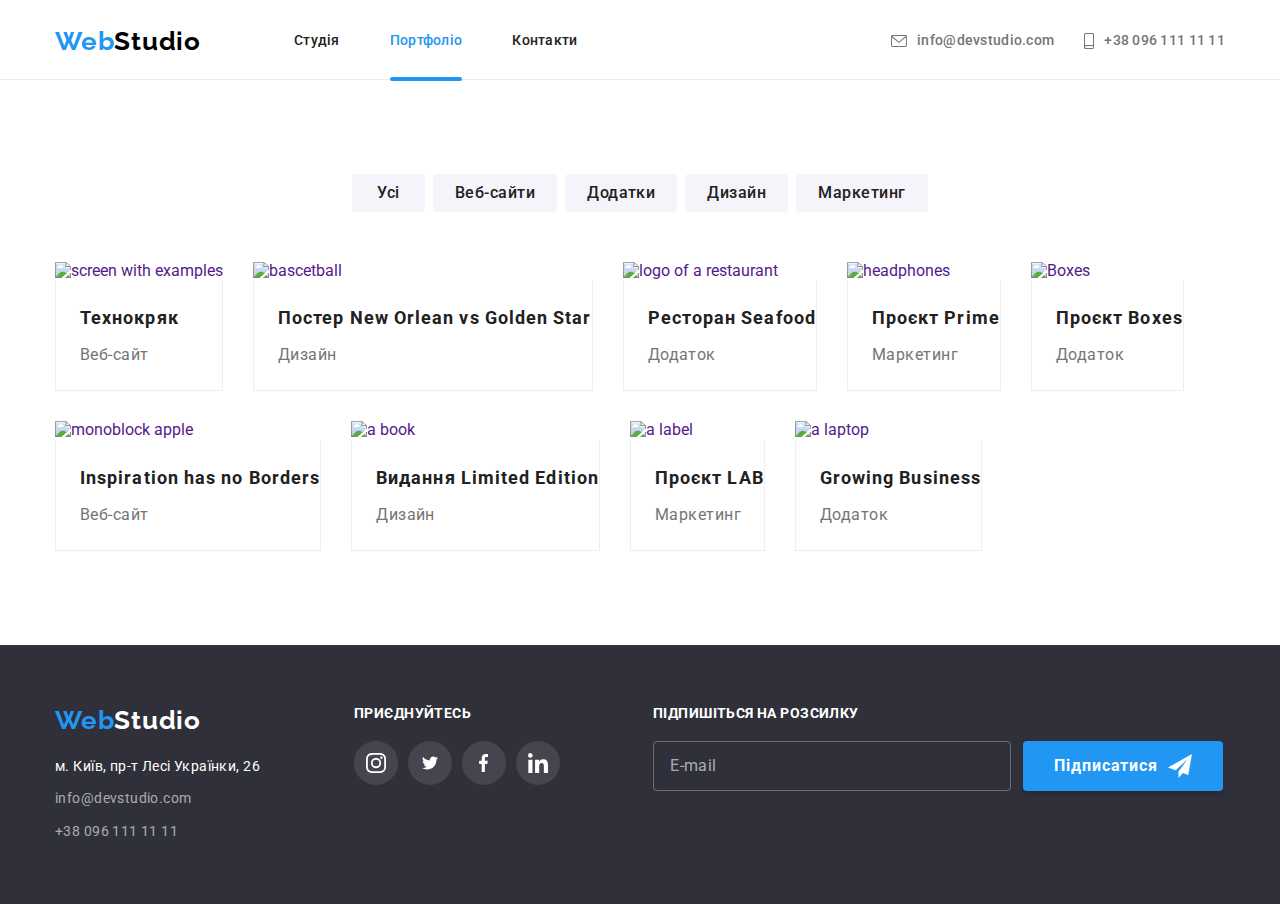
==== commit 99ce804c: "photo changed" ====
--- a/portfolio.html
+++ b/portfolio.html
@@ -154,9 +154,13 @@
               <a href="" class="works__link">
                 <div class="works__img">
                   <img
+                    srcset="
+                      ./images/photo1-450.jpg 450w,
+                      ./images/photo1-900.jpg 900w
+                    "
                     src="./images/photo1.jpg"
                     alt="screen with examples"
-                    width="370"
+                    sizes="(min-width:1200px) 33vw, (min-width:768px) 50vw, 100vw"
                   />
                   <div class="works__overlay">
                     Ресурс пропонує комплексні пропозиції з різним рівнем
@@ -173,7 +177,15 @@
             <li class="works__item">
               <a href="" class="works__link">
                 <div class="works__img">
-                  <img src="./images/photo2.jpg" alt="bascetball" width="370" />
+                  <img
+                    srcset="
+                      ./images/photo2-450.jpg 450w,
+                      ./images/photo2-900.jpg 900w
+                    "
+                    src="./images/photo2.jpg"
+                    alt="bascetball"
+                    sizes="(min-width:1200px) 33vw, (min-width:768px) 50vw, 100vw"
+                  />
                   <div class="works__overlay">
                     Ресурс пропонує комплексні пропозиції з різним рівнем
                     функціоналу та сервісів. Все це дозволить відвідувачу
@@ -190,9 +202,13 @@
               <a href="" class="works__link">
                 <div class="works__img">
                   <img
+                    srcset="
+                      ./images/photo3-450.jpg 450w,
+                      ./images/photo3-900.jpg 900w
+                    "
                     src="./images/photo3.jpg"
                     alt="logo of a restaurant"
-                    width="370"
+                    sizes="(min-width:1200px) 33vw, (min-width:768px) 50vw, 100vw"
                   />
                   <div class="works__overlay">
                     Ресурс пропонує комплексні пропозиції з різним рівнем
@@ -209,7 +225,15 @@
             <li class="works__item">
               <a href="" class="works__link">
                 <div class="works__img">
-                  <img src="./images/photo4.jpg" alt="headphones" width="370" />
+                  <img
+                    srcset="
+                      ./images/photo4-450.jpg 450w,
+                      ./images/photo4-900.jpg 900w
+                    "
+                    src="./images/photo4.jpg"
+                    alt="headphones"
+                    sizes="(min-width:1200px) 33vw, (min-width:768px) 50vw, 100vw"
+                  />
                   <div class="works__overlay">
                     Ресурс пропонує комплексні пропозиції з різним рівнем
                     функціоналу та сервісів. Все це дозволить відвідувачу
@@ -225,7 +249,15 @@
             <li class="works__item">
               <a href="" class="works__link">
                 <div class="works__img">
-                  <img src="./images/photo5.jpg" alt="Boxes" width="370" />
+                  <img
+                    srcset="
+                      ./images/photo5-450.jpg 450w,
+                      ./images/photo5-900.jpg 900w
+                    "
+                    src="./images/photo5.jpg"
+                    alt="Boxes"
+                    sizes="(min-width:1200px) 33vw, (min-width:768px) 50vw, 100vw"
+                  />
                   <div class="works__overlay">
                     Ресурс пропонує комплексні пропозиції з різним рівнем
                     функціоналу та сервісів. Все це дозволить відвідувачу
@@ -242,9 +274,13 @@
               <a href="" class="works__link">
                 <div class="works__img">
                   <img
+                    srcset="
+                      ./images/photo6-450.jpg 450w,
+                      ./images/photo6-900.jpg 900w
+                    "
                     src="./images/photo6.jpg"
                     alt="monoblock apple"
-                    width="370"
+                    sizes="(min-width:1200px) 33vw, (min-width:768px) 50vw, 100vw"
                   />
                   <div class="works__overlay">
                     Ресурс пропонує комплексні пропозиції з різним рівнем
@@ -261,7 +297,15 @@
             <li class="works__item">
               <a href="" class="works__link">
                 <div class="works__img">
-                  <img src="./images/photo7.jpg" alt="a book" width="370" />
+                  <img
+                    srcset="
+                      ./images/photo7-450.jpg 450w,
+                      ./images/photo7-900.jpg 900w
+                    "
+                    src="./images/photo7.jpg"
+                    alt="a book"
+                    sizes="(min-width:1200px) 33vw, (min-width:768px) 50vw, 100vw"
+                  />
                   <div class="works__overlay">
                     Ресурс пропонує комплексні пропозиції з різним рівнем
                     функціоналу та сервісів. Все це дозволить відвідувачу
@@ -277,7 +321,15 @@
             <li class="works__item">
               <a href="" class="works__link">
                 <div class="works__img">
-                  <img src="./images/photo8.jpg" alt="a label" width="370" />
+                  <img
+                    srcset="
+                      ./images/photo8-450.jpg 450w,
+                      ./images/photo8-900.jpg 900w
+                    "
+                    src="./images/photo8.jpg"
+                    alt="a label"
+                    sizes="(min-width:1200px) 33vw, (min-width:768px) 50vw, 100vw"
+                  />
                   <div class="works__overlay">
                     Ресурс пропонує комплексні пропозиції з різним рівнем
                     функціоналу та сервісів. Все це дозволить відвідувачу
@@ -293,7 +345,15 @@
             <li class="works__item">
               <a href="" class="works__link">
                 <div class="works__img">
-                  <img src="./images/photo9.jpg" alt="a laptop" width="370" />
+                  <img
+                    srcset="
+                      ./images/photo9-450.jpg 450w,
+                      ./images/photo9-900.jpg 900w
+                    "
+                    src="./images/photo9.jpg"
+                    alt="a laptop"
+                    sizes="(min-width:1200px) 33vw, (min-width:768px) 50vw, 100vw"
+                  />
                   <div class="works__overlay">
                     Ресурс пропонує комплексні пропозиції з різним рівнем
                     функціоналу та сервісів. Все це дозволить відвідувачу
--- a/css/main.min.css
+++ b/css/main.min.css
@@ -1 +1 @@
-body{font-family:"Roboto",sans-serif;color:#212121}@media screen and (max-width: 320px){body{overflow-x:scroll}}a{text-decoration:none}img{display:block}h1,h2,h3,p,form,input,textarea{margin:0;padding:0}ul{margin:0;padding:0;list-style:none}input{outline:none}button{cursor:pointer}.container{width:100%;padding:0 15px;margin:0 auto}@media screen and (min-width: 480px)and (max-width: 768px){.container{width:440px}}@media screen and (min-width: 1200px){.container{width:1200px}}.section{padding-top:60px;padding-bottom:60px}@media screen and (min-width: 1200px){.section{padding-top:94px;padding-bottom:94px}}.section__title{margin-top:0;margin-bottom:50px;font-weight:700;font-size:28px;line-height:1.18;letter-spacing:.03em;color:var(--first-text-color);text-align:center}@media screen and (min-width: 1200px){.section__title{font-size:36px;line-height:1.16}}.hidden{position:absolute;width:1px;height:1px;margin:-1px;border:0;padding:0;white-space:nowrap;-webkit-clip-path:inset(100%);clip-path:inset(100%);clip:rect(0 0 0 0);overflow:hidden}.logo{display:block;padding:16px 0;font-family:"Raleway",sans-serif;font-weight:700;font-size:24px;line-height:1.17;letter-spacing:.03em;text-decoration:none;color:#000}@media screen and (min-width: 768px){.logo{margin-right:88px;padding:26px 0}}@media screen and (min-width: 1200px){.logo{font-size:26px;line-height:1.19;margin-right:93px}}.logo--bottom{display:block;margin-left:auto;margin-right:auto;color:#fff;margin-bottom:20px;padding:0}@media screen and (min-width: 1200px){.logo--bottom{margin-left:0;margin-right:0}}.logo__span{color:#2196f3}.page-header{border-bottom:1px solid #ececec;height:60px;position:relative}@media screen and (min-width: 768px){.page-header{height:80px}}.page-header__wrapper{display:-webkit-box;display:-ms-flexbox;display:flex;-webkit-box-align:center;-ms-flex-align:center;align-items:center}.page-header__btn{display:-webkit-box;display:-ms-flexbox;display:flex;-webkit-box-pack:center;-ms-flex-pack:center;justify-content:center;-webkit-box-align:center;-ms-flex-align:center;align-items:center;position:absolute;z-index:20;right:15px;top:10px;display:block;padding:0;border:0;background-color:rgba(0,0,0,0)}@media screen and (min-width: 768px){.page-header__btn{display:none}}.page-header__open{opacity:1;-webkit-transition:opacity 250ms cubic-bezier(0.4, 0, 0.2, 1);transition:opacity 250ms cubic-bezier(0.4, 0, 0.2, 1)}.page-header__btn.is-open .page-header__open{opacity:0}.page-header__close{opacity:0;-webkit-transition:opacity 250ms cubic-bezier(0.4, 0, 0.2, 1);transition:opacity 250ms cubic-bezier(0.4, 0, 0.2, 1)}.page-header__btn.is-open .page-header__close{opacity:1}.page-header__close:hover{fill:#2196f3}.mobile-menu{display:block;position:absolute;left:0;top:0;z-index:10;width:100vw;height:100vh;padding:48px 40px;-webkit-transform:translate(0, -100%);transform:translate(0, -100%);background-color:#fff}.mobile-menu.is-open{-webkit-transform:translate(0, 0);transform:translate(0, 0)}@media screen and (min-width: 768px){.mobile-menu{display:none}}.mobile-menu__nav{margin-bottom:302px}.mobile-menu__page:not(:last-child){margin-bottom:32px}.mobile-menu__ref{display:block;font-style:normal;font-weight:500;font-size:40px;line-height:1.17;letter-spacing:.02em;color:#212121}.mobile-menu__ref:hover{color:#2196f3;-webkit-transform:translate(8px, -3px);transform:translate(8px, -3px)}.mobile-menu__contact{margin-bottom:64px}.mobile-menu__item:not(:last-child){margin-bottom:32px}.mobile-menu__phone{font-style:normal;font-weight:500;font-size:34px;line-height:1.17;letter-spacing:.02em;color:#2196f3}.mobile-menu__mail{font-style:normal;font-weight:500;font-size:24px;line-height:1.17;letter-spacing:.02em;color:#757575}.mobile-menu__links{display:-webkit-box;display:-ms-flexbox;display:flex}.mobile-menu__social:not(:last-child){padding-right:10px;border-right:1px solid rgba(33,33,33,.2)}.mobile-menu__social:not(:first-child){padding-left:10px}.mobile-menu__link{font-style:normal;font-weight:500;font-size:18px;line-height:1.22;letter-spacing:.02em;color:#2196f3}.navigation{display:-webkit-box;display:-ms-flexbox;display:flex;-webkit-box-align:center;-ms-flex-align:center;align-items:center}.navigation__list{display:none}@media screen and (min-width: 768px){.navigation__list{display:-webkit-box;display:-ms-flexbox;display:flex;gap:50px}}.navigation__item{display:-webkit-box;display:-ms-flexbox;display:flex}.navigation__link{position:relative;-webkit-box-align:center;-ms-flex-align:center;align-items:center;padding:32px 0;-webkit-transition:color 250ms cubic-bezier(0.4, 0, 0.2, 1),fill 250ms cubic-bezier(0.4, 0, 0.2, 1);transition:color 250ms cubic-bezier(0.4, 0, 0.2, 1),fill 250ms cubic-bezier(0.4, 0, 0.2, 1);font-weight:500;font-size:14px;line-height:1.14;letter-spacing:.02em;color:inherit;cursor:pointer}.navigation__link:hover,.navigation__link:focus{color:#2196f3}.navigation__link--current{color:#2196f3}.navigation__link--current::after{content:"";position:absolute;left:0;bottom:0;display:block;width:100%;height:4px;border-radius:2px;background-color:#2196f3}.contact{display:none}@media screen and (min-width: 768px){.contact{display:-webkit-box;display:-ms-flexbox;display:flex;-webkit-box-orient:vertical;-webkit-box-direction:normal;-ms-flex-direction:column;flex-direction:column;margin-left:auto;gap:10px}}@media screen and (min-width: 1200px){.contact{-webkit-box-orient:horizontal;-webkit-box-direction:normal;-ms-flex-direction:row;flex-direction:row;gap:30px}}.contact__link{font-weight:500;font-size:12px;line-height:1.16;letter-spacing:.02em;color:#757575;fill:#757575}.contact__link:hover,.contact__link:focus{color:#2196f3;fill:#2196f3}@media screen and (min-width: 1200px){.contact__link{display:-webkit-box;display:-ms-flexbox;display:flex;-webkit-box-pack:center;-ms-flex-pack:center;justify-content:center;-webkit-box-align:center;-ms-flex-align:center;align-items:center;padding:32px 0;font-weight:500;font-size:14px;line-height:1.14}}.contact__icon{fill:inherit;margin-right:8px}@media screen and (min-width: 1200px){.contact__icon{margin-right:10px}}@media screen and (min-width: 1200px){.contact__icon--envelope{width:16px;height:12px}}@media screen and (min-width: 1200px){.contact__icon--phone{width:10px;height:16px}}.hero{width:100%;max-width:1600px;padding-top:118px;padding-bottom:118px;text-align:center;background-repeat:no-repeat;background-size:cover;background-image:-webkit-gradient(linear, left top, left bottom, from(rgba(47, 48, 58, 0.4)), to(rgba(47, 48, 58, 0.4))),url("../images/hero-image-mob.jpg");background-image:linear-gradient(rgba(47, 48, 58, 0.4), rgba(47, 48, 58, 0.4)),url("../images/hero-image-mob.jpg")}@media(min-device-pixel-ratio: 2),(-webkit-min-device-pixel-ratio: 2),(min-resolution: 192dpi),(min-resolution: 2dppx){.hero{background-image:-webkit-gradient(linear, left top, left bottom, from(rgba(47, 48, 58, 0.4)), to(rgba(47, 48, 58, 0.4))),url("../images/hero-image-mob@2x.jpg");background-image:linear-gradient(rgba(47, 48, 58, 0.4), rgba(47, 48, 58, 0.4)),url("../images/hero-image-mob@2x.jpg")}}@media screen and (min-width: 768px){.hero{background-image:-webkit-gradient(linear, left top, left bottom, from(rgba(47, 48, 58, 0.4)), to(rgba(47, 48, 58, 0.4))),url("../images/hero-image-tab.jpg");background-image:linear-gradient(rgba(47, 48, 58, 0.4), rgba(47, 48, 58, 0.4)),url("../images/hero-image-tab.jpg")}}@media screen and (min-width: 768px)and (min-device-pixel-ratio: 2),screen and (min-width: 768px)and (-webkit-min-device-pixel-ratio: 2),screen and (min-width: 768px)and (min-resolution: 192dpi),screen and (min-width: 768px)and (min-resolution: 2dppx){.hero{background-image:-webkit-gradient(linear, left top, left bottom, from(rgba(47, 48, 58, 0.4)), to(rgba(47, 48, 58, 0.4))),url("../images/hero-image-tab@2x.jpg");background-image:linear-gradient(rgba(47, 48, 58, 0.4), rgba(47, 48, 58, 0.4)),url("../images/hero-image-tab@2x.jpg")}}@media screen and (min-width: 1200px){.hero{background-image:-webkit-gradient(linear, left top, left bottom, from(rgba(47, 48, 58, 0.4)), to(rgba(47, 48, 58, 0.4))),url("../images/hero-image.jpg");background-image:linear-gradient(rgba(47, 48, 58, 0.4), rgba(47, 48, 58, 0.4)),url("../images/hero-image.jpg");padding-top:200px;padding-bottom:200px}}@media screen and (min-width: 1200px)and (min-device-pixel-ratio: 2),screen and (min-width: 1200px)and (-webkit-min-device-pixel-ratio: 2),screen and (min-width: 1200px)and (min-resolution: 192dpi),screen and (min-width: 1200px)and (min-resolution: 2dppx){.hero{background-image:-webkit-gradient(linear, left top, left bottom, from(rgba(47, 48, 58, 0.4)), to(rgba(47, 48, 58, 0.4))),url("../images/hero-image@2x.jpg");background-image:linear-gradient(rgba(47, 48, 58, 0.4), rgba(47, 48, 58, 0.4)),url("../images/hero-image@2x.jpg")}}.hero__title{display:block;width:360px;margin-right:auto;margin-left:auto;font-weight:900;font-size:26px;line-height:1.62;letter-spacing:.06em;text-transform:uppercase;color:#fff}@media screen and (min-width: 1200px){.hero__title{width:696px;font-size:44px;line-height:1.36}}.hero__button{margin-top:30px;font-family:"Roboto",sans-serif;font-style:normal;font-weight:700;line-height:1.87;letter-spacing:.06em;-webkit-box-shadow:0px 4px 4px rgba(0,0,0,.15);box-shadow:0px 4px 4px rgba(0,0,0,.15);border-radius:4px;border:0;padding:10px 24px;cursor:pointer;color:#fff;background-color:#2196f3}@media screen and (min-width: 1200px){.hero__button{padding:10px 32px}}.advantages{display:-webkit-box;display:-ms-flexbox;display:flex;-webkit-box-orient:vertical;-webkit-box-direction:normal;-ms-flex-direction:column;flex-direction:column;gap:30px}@media screen and (min-width: 768px){.advantages{-webkit-box-orient:horizontal;-webkit-box-direction:normal;-ms-flex-direction:row;flex-direction:row;-ms-flex-wrap:wrap;flex-wrap:wrap}}.advantages__item{display:block;width:100%}@media screen and (min-width: 768px){.advantages__item{width:calc((100% - 30px)/2)}}@media screen and (min-width: 1200px){.advantages__item{width:calc((100% - 90px)/4)}}.advantages__wrapper{display:-webkit-box;display:-ms-flexbox;display:flex;-webkit-box-pack:center;-ms-flex-pack:center;justify-content:center;-webkit-box-align:center;-ms-flex-align:center;align-items:center;width:100%;height:120px;margin-bottom:30px;background-color:#f5f4fa;border-radius:4px}.advantages__title{display:-webkit-box;display:-ms-flexbox;display:flex;-webkit-box-pack:center;-ms-flex-pack:center;justify-content:center;font-weight:700;font-size:14px;line-height:1.14;letter-spacing:.03em;text-transform:uppercase;color:#212121}@media screen and (min-width: 768px){.advantages__title{-webkit-box-pack:start;-ms-flex-pack:start;justify-content:flex-start}}.advantages__text{font-size:14px;line-height:1.71;letter-spacing:.03em;color:#757575;margin-top:10px}.section--nopadding{display:none}@media screen and (min-width: 1200px){.section--nopadding{display:block;padding-top:0}}.galary{display:none}@media screen and (min-width: 1200px){.galary{display:-webkit-box;display:-ms-flexbox;display:flex;gap:30px}}.galary__title{margin-bottom:50px;font-weight:700;font-size:36px;line-height:1.17;letter-spacing:.06em;text-align:center;color:#212121}@media screen and (min-width: 1200px){.galary__title{display:block}}.galary__item{position:relative}.galary__overlay{position:absolute;left:0;bottom:0;display:-webkit-box;display:-ms-flexbox;display:flex;-webkit-box-pack:center;-ms-flex-pack:center;justify-content:center;-webkit-box-align:center;-ms-flex-align:center;align-items:center;width:100%;height:70px;background-color:rgba(47,48,58,.8)}.galary__text{font-style:normal;font-weight:700;font-size:14px;line-height:1.14;letter-spacing:.03em;text-transform:uppercase;color:#fff}.section--colored{background-color:#f5f4fa}.team{display:-webkit-box;display:-ms-flexbox;display:flex;-webkit-box-orient:vertical;-webkit-box-direction:normal;-ms-flex-direction:column;flex-direction:column;-ms-flex-wrap:wrap;flex-wrap:wrap;gap:30px}@media screen and (min-width: 768px){.team{-webkit-box-orient:horizontal;-webkit-box-direction:normal;-ms-flex-direction:row;flex-direction:row}}.team__item{display:-webkit-box;display:-ms-flexbox;display:flex;-webkit-box-orient:vertical;-webkit-box-direction:normal;-ms-flex-direction:column;flex-direction:column;-webkit-box-pack:center;-ms-flex-pack:center;justify-content:center;width:100%;height:auto;background-color:#fff;-webkit-box-shadow:0px 1px 3px rgba(0,0,0,.12),0px 1px 1px rgba(0,0,0,.14),0px 2px 1px rgba(0,0,0,.2);box-shadow:0px 1px 3px rgba(0,0,0,.12),0px 1px 1px rgba(0,0,0,.14),0px 2px 1px rgba(0,0,0,.2)}@media screen and (min-width: 768px){.team__item{width:calc((100% - 30px)/2)}}@media screen and (min-width: 1200px){.team__item{width:calc((100% - 90px)/4)}}.team__wrapper{display:-webkit-box;display:-ms-flexbox;display:flex;-webkit-box-orient:vertical;-webkit-box-direction:normal;-ms-flex-direction:column;flex-direction:column;-webkit-box-pack:center;-ms-flex-pack:center;justify-content:center;-webkit-box-align:center;-ms-flex-align:center;align-items:center;padding:30px 32px}.team__title{text-align:center;font-weight:500;font-size:16px;line-height:1.18;letter-spacing:.03em;color:#212121}.team__text{line-height:1.18;letter-spacing:.03em;color:#757575;margin-top:10px;text-align:center}.links{display:-webkit-box;display:-ms-flexbox;display:flex;margin-top:16px;gap:10px}.links__item{display:block}.links__icon{fill:inherit;color:#afb1b8}.links__link{display:-webkit-box;display:-ms-flexbox;display:flex;-webkit-box-pack:center;-ms-flex-pack:center;justify-content:center;-webkit-box-align:center;-ms-flex-align:center;align-items:center;width:44px;height:44px;border-radius:50%;color:#afb1b8;fill:#afb1b8;-webkit-transition:fill 250ms cubic-bezier(0.4, 0, 0.2, 1),background-color 250ms cubic-bezier(0.4, 0, 0.2, 1);transition:fill 250ms cubic-bezier(0.4, 0, 0.2, 1),background-color 250ms cubic-bezier(0.4, 0, 0.2, 1)}.links__link:hover,.links__link:focus{fill:#fff;background-color:#2196f3}.clients{display:-webkit-box;display:-ms-flexbox;display:flex;-ms-flex-wrap:wrap;flex-wrap:wrap;gap:30px}.clients__item{width:calc((100% - 30px)/2)}@media screen and (min-width: 768px){.clients__item{width:calc((100% - 60px)/3)}}@media screen and (min-width: 1200px){.clients__item{width:calc((100% - 150px)/6)}}.clients__icon{fill:inherit}.clients__link{display:-webkit-box;display:-ms-flexbox;display:flex;-webkit-box-pack:center;-ms-flex-pack:center;justify-content:center;-webkit-box-align:center;-ms-flex-align:center;align-items:center;width:100%;height:92px;border:1px solid #afb1b8;border-radius:4px;fill:#afb1b8;-webkit-transition:fill 250ms cubic-bezier(0.4, 0, 0.2, 1),border-color 250ms cubic-bezier(0.4, 0, 0.2, 1);transition:fill 250ms cubic-bezier(0.4, 0, 0.2, 1),border-color 250ms cubic-bezier(0.4, 0, 0.2, 1)}.clients__link:hover,.clients__link:focus{fill:#2196f3;border:1px solid #2196f3}.window-backdrop{position:absolute;left:0;top:0;right:0;bottom:0;background-color:rgba(0,0,0,.2);opacity:1;-webkit-transition:opacity 250ms cubic-bezier(0.4, 0, 0.2, 1);transition:opacity 250ms cubic-bezier(0.4, 0, 0.2, 1)}.window-backdrop.is-hidden{opacity:0;pointer-events:none}.window{position:absolute;left:50%;top:50%;-webkit-transform:translate(-50%, -50%) scale(1);transform:translate(-50%, -50%) scale(1);width:450px;height:609px;padding:40px;background-color:#fff;-webkit-box-shadow:0px 1px 3px rgba(0,0,0,.12),0px 1px 1px rgba(0,0,0,.14),0px 2px 1px rgba(0,0,0,.2);box-shadow:0px 1px 3px rgba(0,0,0,.12),0px 1px 1px rgba(0,0,0,.14),0px 2px 1px rgba(0,0,0,.2);border-radius:4px;-webkit-transition:-webkit-transform 250ms cubic-bezier(0.4, 0, 0.2, 1);transition:-webkit-transform 250ms cubic-bezier(0.4, 0, 0.2, 1);transition:transform 250ms cubic-bezier(0.4, 0, 0.2, 1);transition:transform 250ms cubic-bezier(0.4, 0, 0.2, 1), -webkit-transform 250ms cubic-bezier(0.4, 0, 0.2, 1)}.window__overlay.is-hidden .window{-webkit-transform:translate(-50%, -50%) scale(0.8);transform:translate(-50%, -50%) scale(0.8)}@media screen and (min-width: 1200px){.window{width:528px;height:581px}}.window__title{margin-bottom:12px;font-style:normal;font-weight:700;font-size:20px;line-height:1.5;text-align:center;letter-spacing:.03em;color:#212121}.window__button{position:absolute;right:8px;top:8px;display:-webkit-box;display:-ms-flexbox;display:flex;-webkit-box-pack:center;-ms-flex-pack:center;justify-content:center;-webkit-box-align:center;-ms-flex-align:center;align-items:center;width:30px;height:30px;border-radius:50%;cursor:pointer;border:1px solid rgba(0,0,0,.1);background-color:rgba(0,0,0,0)}.window__icon{-webkit-transition:fill 250ms cubic-bezier(0.4, 0, 0.2, 1);transition:fill 250ms cubic-bezier(0.4, 0, 0.2, 1)}.window__button:hover .window__icon{fill:#2196f3}.form__label{display:block;margin-bottom:4px;font-size:12px;line-height:1.16;letter-spacing:.01em;color:#757575}.form__input{display:block;width:100%;height:40px;margin-bottom:10px;padding-left:42px;border:1px solid rgba(33,33,33,.2);border-radius:4px;outline:none;-webkit-transition:border-color 250ms cubic-bezier(0.4, 0, 0.2, 1);transition:border-color 250ms cubic-bezier(0.4, 0, 0.2, 1)}.form__input:focus{border-color:#2196f3}.form__field{position:relative}.form__icon{position:absolute;left:15px;bottom:14px;fill:inherit;-webkit-transition:fill 250ms cubic-bezier(0.4, 0, 0.2, 1);transition:fill 250ms cubic-bezier(0.4, 0, 0.2, 1)}.form__input:focus~.form__icon{fill:#2196f3}.agreement__checkbox{position:relative;display:inline-block;width:16px;height:15px;margin-right:8px;margin-left:13px;border:2px solid #212121;border-radius:2px;-webkit-transition:background-color 250ms cubic-bezier(0.4, 0, 0.2, 1),background-image 250ms cubic-bezier(0.4, 0, 0.2, 1),border-color 250ms cubic-bezier(0.4, 0, 0.2, 1);transition:background-color 250ms cubic-bezier(0.4, 0, 0.2, 1),background-image 250ms cubic-bezier(0.4, 0, 0.2, 1),border-color 250ms cubic-bezier(0.4, 0, 0.2, 1)}.agreement__input:checked+.agreement__checkbox{background-color:#2196f3;background-image:url(../images/checkmark.svg);background-size:cover;background-position:center;border-color:#2196f3}.coment{display:block;width:100%;height:120px;padding:12px 16px;margin-bottom:10px;border:1px solid rgba(33,33,33,.2);border-radius:4px;resize:none;outline:none;-webkit-transition:border-color var(--transition-time) var(--transition-style);transition:border-color var(--transition-time) var(--transition-style)}.coment::-webkit-input-placeholder{margin-bottom:20px;font-size:12px;line-height:1.16;letter-spacing:.01em;color:rgba(117,117,117,.5)}.coment::-moz-placeholder{margin-bottom:20px;font-size:12px;line-height:1.16;letter-spacing:.01em;color:rgba(117,117,117,.5)}.coment:-ms-input-placeholder{margin-bottom:20px;font-size:12px;line-height:1.16;letter-spacing:.01em;color:rgba(117,117,117,.5)}.coment::-ms-input-placeholder{margin-bottom:20px;font-size:12px;line-height:1.16;letter-spacing:.01em;color:rgba(117,117,117,.5)}.coment::placeholder{margin-bottom:20px;font-size:12px;line-height:1.16;letter-spacing:.01em;color:rgba(117,117,117,.5)}.coment:focus{border-color:#2196f3}.agreement{display:-webkit-box;display:-ms-flexbox;display:flex;-webkit-box-align:center;-ms-flex-align:center;align-items:center;margin-bottom:20px;font-size:12px;line-height:1.17;letter-spacing:.03em;color:#757575}@media screen and (min-width: 1200px){.agreement{font-size:14px;line-height:1.71;margin-bottom:30px}}.agreement__link{color:#2196f3;cursor:pointer;text-decoration:underline;-webkit-text-decoration-skip-ink:none;text-decoration-skip-ink:none}.form__button{display:block;width:200px;padding:10px 0;margin:0 auto;font-weight:700;font-size:16px;line-height:1.88;letter-spacing:.06em;text-align:center;cursor:pointer;color:#fff;background-color:#2196f3;-webkit-box-shadow:0px 4px 4px rgba(0,0,0,.15);box-shadow:0px 4px 4px rgba(0,0,0,.15);border-radius:4px;border:none}.filter{display:-webkit-box;display:-ms-flexbox;display:flex;-webkit-box-pack:start;-ms-flex-pack:start;justify-content:flex-start;-ms-flex-wrap:wrap;flex-wrap:wrap;gap:8px;margin-bottom:40px}@media screen and (min-width: 768px){.filter{-ms-flex-wrap:nowrap;flex-wrap:nowrap;-webkit-box-pack:center;-ms-flex-pack:center;justify-content:center;margin-bottom:30px}}@media screen and (min-width: 1200px){.filter{margin-bottom:50px}}.filter__item:nth-child(3){margin-right:10px}@media screen and (min-width: 768px){.filter__item:nth-child(3){margin-right:0}}.filter__button{padding:6px 22px;display:inline-block;font-weight:500;line-height:1.62;letter-spacing:.03em;color:inherit;background-color:#f5f4fa;border-radius:4px;border:0;cursor:pointer;-webkit-transition:background-color 250ms cubic-bezier(0.4, 0, 0.2, 1),color 250ms cubic-bezier(0.4, 0, 0.2, 1),-webkit-box-shadow 250ms cubic-bezier(0.4, 0, 0.2, 1);transition:background-color 250ms cubic-bezier(0.4, 0, 0.2, 1),color 250ms cubic-bezier(0.4, 0, 0.2, 1),-webkit-box-shadow 250ms cubic-bezier(0.4, 0, 0.2, 1);transition:background-color 250ms cubic-bezier(0.4, 0, 0.2, 1),color 250ms cubic-bezier(0.4, 0, 0.2, 1),box-shadow 250ms cubic-bezier(0.4, 0, 0.2, 1);transition:background-color 250ms cubic-bezier(0.4, 0, 0.2, 1),color 250ms cubic-bezier(0.4, 0, 0.2, 1),box-shadow 250ms cubic-bezier(0.4, 0, 0.2, 1),-webkit-box-shadow 250ms cubic-bezier(0.4, 0, 0.2, 1)}.filter__button:hover,.filter__button:focus{color:#fff;background-color:#2196f3;-webkit-box-shadow:0px 3px 1px rgba(0,0,0,.1),0px 1px 2px rgba(0,0,0,.08),0px 2px 2px rgba(0,0,0,.12);box-shadow:0px 3px 1px rgba(0,0,0,.1),0px 1px 2px rgba(0,0,0,.08),0px 2px 2px rgba(0,0,0,.12)}.filter__button--extra{padding:6px 25px}.works{display:-webkit-box;display:-ms-flexbox;display:flex;-webkit-box-pack:center;-ms-flex-pack:center;justify-content:center;-ms-flex-wrap:wrap;flex-wrap:wrap;gap:30px;margin-right:auto;margin-left:auto}.works__item{max-width:100%}@media screen and (min-width: 768px){.works__item{max-width:calc((100% - 30px)/2)}}@media screen and (min-width: 1200px){.works__item{max-width:calc((100% - 60px)/3)}}.works__link{display:block;width:100%;-webkit-transition:-webkit-box-shadow 250ms cubic-bezier(0.4, 0, 0.2, 1);transition:-webkit-box-shadow 250ms cubic-bezier(0.4, 0, 0.2, 1);transition:box-shadow 250ms cubic-bezier(0.4, 0, 0.2, 1);transition:box-shadow 250ms cubic-bezier(0.4, 0, 0.2, 1), -webkit-box-shadow 250ms cubic-bezier(0.4, 0, 0.2, 1)}.works__link:hover{-webkit-box-shadow:0px 1px 1px rgba(0,0,0,.12),0px 4px 4px rgba(0,0,0,.06),1px 4px 6px rgba(0,0,0,.16);box-shadow:0px 1px 1px rgba(0,0,0,.12),0px 4px 4px rgba(0,0,0,.06),1px 4px 6px rgba(0,0,0,.16)}.works__wrapper{width:100%;-webkit-box-sizing:border-box;box-sizing:border-box;border-left:1px solid #eee;border-bottom:1px solid #eee;border-right:1px solid #eee;padding-bottom:20px;padding-top:20px;padding-left:24px;background-color:#fff}.works__title{font-weight:700;font-size:18px;line-height:2;letter-spacing:.06em;color:#212121;background-color:#fff}.works__text{margin-top:4px;margin-bottom:0;line-height:1.87;letter-spacing:.03em;color:#757575}.works__img{position:relative;overflow:hidden}.works__overlay{position:absolute;left:0;top:0;width:100%;height:100%;font-style:normal;font-size:18px;line-height:1.56;letter-spacing:.03em;color:#fff;background-color:rgba(33,150,243,.9);padding:63px 24px;-webkit-transform:translate(0, 100%);transform:translate(0, 100%);-webkit-transition:-webkit-transform 250ms cubic-bezier(0.4, 0, 0.2, 1);transition:-webkit-transform 250ms cubic-bezier(0.4, 0, 0.2, 1);transition:transform 250ms cubic-bezier(0.4, 0, 0.2, 1);transition:transform 250ms cubic-bezier(0.4, 0, 0.2, 1), -webkit-transform 250ms cubic-bezier(0.4, 0, 0.2, 1)}.works__link:hover .works__overlay{-webkit-transform:translate(0, 0);transform:translate(0, 0)}.flex-container{display:-webkit-box;display:-ms-flexbox;display:flex;-webkit-box-orient:vertical;-webkit-box-direction:normal;-ms-flex-direction:column;flex-direction:column;-webkit-box-pack:center;-ms-flex-pack:center;justify-content:center;gap:60px;padding-top:60px;padding-bottom:60px;text-align:center}@media screen and (min-width: 768px){.flex-container{-webkit-box-orient:horizontal;-webkit-box-direction:normal;-ms-flex-direction:row;flex-direction:row;-ms-flex-wrap:wrap;flex-wrap:wrap;padding-left:82px;padding-right:82px}}@media screen and (min-width: 1200px){.flex-container{padding-left:15px;padding-right:0;text-align:left;-webkit-box-pack:start;-ms-flex-pack:start;justify-content:flex-start;gap:0}}.page-footer{background-size:1600px;background-color:#2f303a}.page-footer__title{margin-bottom:20px;font-style:normal;font-weight:700;font-size:14px;line-height:1,14;letter-spacing:.03em;text-transform:uppercase;color:#fff}.page-footer__contact{display:-webkit-box;display:-ms-flexbox;display:flex;-webkit-box-orient:vertical;-webkit-box-direction:normal;-ms-flex-direction:column;flex-direction:column;-webkit-box-align:center;-ms-flex-align:center;align-items:center;text-align:center}@media screen and (min-width: 768px){.page-footer__contact{margin-right:auto}}@media screen and (min-width: 1200px){.page-footer__contact{-webkit-box-align:start;-ms-flex-align:start;align-items:flex-start;text-align:left;margin-right:70px}}.page-footer__address{display:-webkit-box;display:-ms-flexbox;display:flex;-webkit-box-orient:vertical;-webkit-box-direction:normal;-ms-flex-direction:column;flex-direction:column;-webkit-box-pack:center;-ms-flex-pack:center;justify-content:center}@media screen and (min-width: 1200px){.page-footer__address{padding-right:24px;text-align:left;-webkit-box-pack:start;-ms-flex-pack:start;justify-content:flex-start}}.page-footer__location{display:block;margin-bottom:8px;margin-right:0;padding:0;text-align:center;font-style:normal;font-size:14px;line-height:1.71;letter-spacing:.03em;color:#fff}@media screen and (min-width: 1200px){.page-footer__location{gap:9px}}.contact-list{display:-webkit-box;display:-ms-flexbox;display:flex;-webkit-box-orient:vertical;-webkit-box-direction:normal;-ms-flex-direction:column;flex-direction:column;-webkit-box-pack:center;-ms-flex-pack:center;justify-content:center;-webkit-box-align:center;-ms-flex-align:center;align-items:center;gap:8px}@media screen and (min-width: 1200px){.contact-list{-webkit-box-pack:start;-ms-flex-pack:start;justify-content:flex-start;-webkit-box-align:start;-ms-flex-align:start;align-items:flex-start;gap:9px}}@media screen and (min-width: 1200px){.footer-links{margin-right:93px}}.contact-list__item{display:block}.contact-list__link{-webkit-transition:color 250ms cubic-bezier(0.4, 0, 0.2, 1);transition:color 250ms cubic-bezier(0.4, 0, 0.2, 1);font-style:normal;font-size:14px;line-height:1.71;letter-spacing:.03em;color:rgba(255,255,255,.6)}.contact-list__link:hover{color:#2196f3}.footer-links__list{display:-webkit-box;display:-ms-flexbox;display:flex;-webkit-box-pack:center;-ms-flex-pack:center;justify-content:center;gap:10px}@media screen and (min-width: 1200px){.footer-links__list{-webkit-box-pack:start;-ms-flex-pack:start;justify-content:flex-start}}.footer-links__link{display:-webkit-box;display:-ms-flexbox;display:flex;-webkit-box-pack:center;-ms-flex-pack:center;justify-content:center;-webkit-box-align:center;-ms-flex-align:center;align-items:center;width:44px;height:44px;border-radius:50%;background-color:rgba(255,255,255,.1);-webkit-transition:background-color 250ms cubic-bezier(0.4, 0, 0.2, 1);transition:background-color 250ms cubic-bezier(0.4, 0, 0.2, 1)}.footer-links__link:hover,.footer-links__link:focus{background-color:#2196f3}.footer-links__icon{fill:#fff}.footer-form{display:-webkit-box;display:-ms-flexbox;display:flex;-webkit-box-orient:vertical;-webkit-box-direction:normal;-ms-flex-direction:column;flex-direction:column;-webkit-box-align:center;-ms-flex-align:center;align-items:center}@media screen and (min-width: 1200px){.footer-form{-webkit-box-align:start;-ms-flex-align:start;align-items:flex-start}}.footer-form__form{display:-webkit-box;display:-ms-flexbox;display:flex;-webkit-box-orient:vertical;-webkit-box-direction:normal;-ms-flex-direction:column;flex-direction:column;-webkit-box-pack:center;-ms-flex-pack:center;justify-content:center;-webkit-box-align:center;-ms-flex-align:center;align-items:center;gap:20px}@media screen and (min-width: 1200px){.footer-form__form{-webkit-box-orient:horizontal;-webkit-box-direction:normal;-ms-flex-direction:row;flex-direction:row;gap:12px}}.footer-form__input{width:450px;height:50px;padding-left:16px;padding-top:15px;padding-bottom:15px;color:#fff;border-radius:4px;border:1px solid rgba(255,255,255,.3);background-color:rgba(0,0,0,0)}.footer-form__input::-webkit-input-placeholder{line-height:1.25;letter-spacing:.03em;color:rgba(255,255,255,.6)}.footer-form__input::-moz-placeholder{line-height:1.25;letter-spacing:.03em;color:rgba(255,255,255,.6)}.footer-form__input:-ms-input-placeholder{line-height:1.25;letter-spacing:.03em;color:rgba(255,255,255,.6)}.footer-form__input::-ms-input-placeholder{line-height:1.25;letter-spacing:.03em;color:rgba(255,255,255,.6)}.footer-form__input::placeholder{line-height:1.25;letter-spacing:.03em;color:rgba(255,255,255,.6)}@media screen and (min-width: 1200px){.footer-form__input{width:358px;margin-right:0}}.footer-form__button{display:-webkit-box;display:-ms-flexbox;display:flex;-webkit-box-pack:center;-ms-flex-pack:center;justify-content:center;-webkit-box-align:center;-ms-flex-align:center;align-items:center;width:200px;height:50px;padding:10px 0;background-color:#2196f3;-webkit-box-shadow:0px 4px 4px rgba(0,0,0,.15);box-shadow:0px 4px 4px rgba(0,0,0,.15);border-radius:4px;border:0;font-style:normal;font-weight:700;line-height:1.88;letter-spacing:.06em;color:#fff}.footer-form__icon{margin-left:10px}/*# sourceMappingURL=main.min.css.map */+body{font-family:"Roboto",sans-serif;color:#212121}@media screen and (max-width: 320px){body{overflow-x:scroll}}a{text-decoration:none}img{display:block}h1,h2,h3,p,form,input,textarea{margin:0;padding:0}ul{margin:0;padding:0;list-style:none}input{outline:none}button{cursor:pointer}.container{width:100%;padding:0 15px;margin:0 auto}@media screen and (min-width: 480px)and (max-width: 768px){.container{width:440px}}@media screen and (min-width: 1200px){.container{width:1200px}}.section{padding-top:60px;padding-bottom:60px}@media screen and (min-width: 1200px){.section{padding-top:94px;padding-bottom:94px}}.section__title{margin-top:0;margin-bottom:50px;font-weight:700;font-size:28px;line-height:1.18;letter-spacing:.03em;color:var(--first-text-color);text-align:center}@media screen and (min-width: 1200px){.section__title{font-size:36px;line-height:1.16}}.hidden{position:absolute;width:1px;height:1px;margin:-1px;border:0;padding:0;white-space:nowrap;-webkit-clip-path:inset(100%);clip-path:inset(100%);clip:rect(0 0 0 0);overflow:hidden}.logo{display:block;padding:16px 0;font-family:"Raleway",sans-serif;font-weight:700;font-size:24px;line-height:1.17;letter-spacing:.03em;text-decoration:none;color:#000}@media screen and (min-width: 768px){.logo{margin-right:88px;padding:26px 0}}@media screen and (min-width: 1200px){.logo{font-size:26px;line-height:1.19;margin-right:93px}}.logo--bottom{display:block;margin-left:auto;margin-right:auto;color:#fff;margin-bottom:20px;padding:0}@media screen and (min-width: 1200px){.logo--bottom{margin-left:0;margin-right:0}}.logo__span{color:#2196f3}.page-header{border-bottom:1px solid #ececec;height:60px;position:relative}@media screen and (min-width: 768px){.page-header{height:80px}}.page-header__wrapper{display:-webkit-box;display:-ms-flexbox;display:flex;-webkit-box-align:center;-ms-flex-align:center;align-items:center}.page-header__btn{display:-webkit-box;display:-ms-flexbox;display:flex;-webkit-box-pack:center;-ms-flex-pack:center;justify-content:center;-webkit-box-align:center;-ms-flex-align:center;align-items:center;position:absolute;z-index:20;right:15px;top:10px;display:block;padding:0;border:0;background-color:rgba(0,0,0,0)}@media screen and (min-width: 768px){.page-header__btn{display:none}}.page-header__open{opacity:1;-webkit-transition:opacity 250ms cubic-bezier(0.4, 0, 0.2, 1);transition:opacity 250ms cubic-bezier(0.4, 0, 0.2, 1)}.page-header__btn.is-open .page-header__open{opacity:0}.page-header__close{opacity:0;-webkit-transition:opacity 250ms cubic-bezier(0.4, 0, 0.2, 1);transition:opacity 250ms cubic-bezier(0.4, 0, 0.2, 1)}.page-header__btn.is-open .page-header__close{opacity:1}.page-header__close:hover{fill:#2196f3}.mobile-menu{display:block;position:absolute;left:0;top:0;z-index:10;width:100vw;height:100vh;padding:48px 40px;-webkit-transform:translate(0, -100%);transform:translate(0, -100%);background-color:#fff}.mobile-menu.is-open{-webkit-transform:translate(0, 0);transform:translate(0, 0)}@media screen and (min-width: 768px){.mobile-menu{display:none}}.mobile-menu__nav{margin-bottom:302px}.mobile-menu__page:not(:last-child){margin-bottom:32px}.mobile-menu__ref{display:block;font-style:normal;font-weight:500;font-size:40px;line-height:1.17;letter-spacing:.02em;color:#212121}.mobile-menu__ref:hover{color:#2196f3;-webkit-transform:translate(8px, -3px);transform:translate(8px, -3px)}.mobile-menu__contact{margin-bottom:64px}.mobile-menu__item:not(:last-child){margin-bottom:32px}.mobile-menu__phone{font-style:normal;font-weight:500;font-size:34px;line-height:1.17;letter-spacing:.02em;color:#2196f3}.mobile-menu__mail{font-style:normal;font-weight:500;font-size:24px;line-height:1.17;letter-spacing:.02em;color:#757575}.mobile-menu__links{display:-webkit-box;display:-ms-flexbox;display:flex}.mobile-menu__social:not(:last-child){padding-right:10px;border-right:1px solid rgba(33,33,33,.2)}.mobile-menu__social:not(:first-child){padding-left:10px}.mobile-menu__link{font-style:normal;font-weight:500;font-size:18px;line-height:1.22;letter-spacing:.02em;color:#2196f3}.navigation{display:-webkit-box;display:-ms-flexbox;display:flex;-webkit-box-align:center;-ms-flex-align:center;align-items:center}.navigation__list{display:none}@media screen and (min-width: 768px){.navigation__list{display:-webkit-box;display:-ms-flexbox;display:flex;gap:50px}}.navigation__item{display:-webkit-box;display:-ms-flexbox;display:flex}.navigation__link{position:relative;-webkit-box-align:center;-ms-flex-align:center;align-items:center;padding:32px 0;-webkit-transition:color 250ms cubic-bezier(0.4, 0, 0.2, 1),fill 250ms cubic-bezier(0.4, 0, 0.2, 1);transition:color 250ms cubic-bezier(0.4, 0, 0.2, 1),fill 250ms cubic-bezier(0.4, 0, 0.2, 1);font-weight:500;font-size:14px;line-height:1.14;letter-spacing:.02em;color:inherit;cursor:pointer}.navigation__link:hover,.navigation__link:focus{color:#2196f3}.navigation__link--current{color:#2196f3}.navigation__link--current::after{content:"";position:absolute;left:0;bottom:0;display:block;width:100%;height:4px;border-radius:2px;background-color:#2196f3}.contact{display:none}@media screen and (min-width: 768px){.contact{display:-webkit-box;display:-ms-flexbox;display:flex;-webkit-box-orient:vertical;-webkit-box-direction:normal;-ms-flex-direction:column;flex-direction:column;margin-left:auto;gap:10px}}@media screen and (min-width: 1200px){.contact{-webkit-box-orient:horizontal;-webkit-box-direction:normal;-ms-flex-direction:row;flex-direction:row;gap:30px}}.contact__link{font-weight:500;font-size:12px;line-height:1.16;letter-spacing:.02em;color:#757575;fill:#757575}.contact__link:hover,.contact__link:focus{color:#2196f3;fill:#2196f3}@media screen and (min-width: 1200px){.contact__link{display:-webkit-box;display:-ms-flexbox;display:flex;-webkit-box-pack:center;-ms-flex-pack:center;justify-content:center;-webkit-box-align:center;-ms-flex-align:center;align-items:center;padding:32px 0;font-weight:500;font-size:14px;line-height:1.14}}.contact__icon{fill:inherit;margin-right:8px}@media screen and (min-width: 1200px){.contact__icon{margin-right:10px}}@media screen and (min-width: 1200px){.contact__icon--envelope{width:16px;height:12px}}@media screen and (min-width: 1200px){.contact__icon--phone{width:10px;height:16px}}.hero{width:100%;max-width:1600px;padding-top:118px;padding-bottom:118px;text-align:center;background-repeat:no-repeat;background-size:cover;background-image:-webkit-gradient(linear, left top, left bottom, from(rgba(47, 48, 58, 0.4)), to(rgba(47, 48, 58, 0.4))),url("../images/hero-image-mob.jpg");background-image:linear-gradient(rgba(47, 48, 58, 0.4), rgba(47, 48, 58, 0.4)),url("../images/hero-image-mob.jpg")}@media(min-device-pixel-ratio: 2),(-webkit-min-device-pixel-ratio: 2),(min-resolution: 192dpi),(min-resolution: 2dppx){.hero{background-image:-webkit-gradient(linear, left top, left bottom, from(rgba(47, 48, 58, 0.4)), to(rgba(47, 48, 58, 0.4))),url("../images/hero-image-mob@2x.jpg");background-image:linear-gradient(rgba(47, 48, 58, 0.4), rgba(47, 48, 58, 0.4)),url("../images/hero-image-mob@2x.jpg")}}@media screen and (min-width: 768px){.hero{background-image:-webkit-gradient(linear, left top, left bottom, from(rgba(47, 48, 58, 0.4)), to(rgba(47, 48, 58, 0.4))),url("../images/hero-image-tab.jpg");background-image:linear-gradient(rgba(47, 48, 58, 0.4), rgba(47, 48, 58, 0.4)),url("../images/hero-image-tab.jpg")}}@media screen and (min-width: 768px)and (min-device-pixel-ratio: 2),screen and (min-width: 768px)and (-webkit-min-device-pixel-ratio: 2),screen and (min-width: 768px)and (min-resolution: 192dpi),screen and (min-width: 768px)and (min-resolution: 2dppx){.hero{background-image:-webkit-gradient(linear, left top, left bottom, from(rgba(47, 48, 58, 0.4)), to(rgba(47, 48, 58, 0.4))),url("../images/hero-image-tab@2x.jpg");background-image:linear-gradient(rgba(47, 48, 58, 0.4), rgba(47, 48, 58, 0.4)),url("../images/hero-image-tab@2x.jpg")}}@media screen and (min-width: 1200px){.hero{background-image:-webkit-gradient(linear, left top, left bottom, from(rgba(47, 48, 58, 0.4)), to(rgba(47, 48, 58, 0.4))),url("../images/hero-image.jpg");background-image:linear-gradient(rgba(47, 48, 58, 0.4), rgba(47, 48, 58, 0.4)),url("../images/hero-image.jpg");padding-top:200px;padding-bottom:200px}}@media screen and (min-width: 1200px)and (min-device-pixel-ratio: 2),screen and (min-width: 1200px)and (-webkit-min-device-pixel-ratio: 2),screen and (min-width: 1200px)and (min-resolution: 192dpi),screen and (min-width: 1200px)and (min-resolution: 2dppx){.hero{background-image:-webkit-gradient(linear, left top, left bottom, from(rgba(47, 48, 58, 0.4)), to(rgba(47, 48, 58, 0.4))),url("../images/hero-image@2x.jpg");background-image:linear-gradient(rgba(47, 48, 58, 0.4), rgba(47, 48, 58, 0.4)),url("../images/hero-image@2x.jpg")}}.hero__title{display:block;width:360px;margin-right:auto;margin-left:auto;font-weight:900;font-size:26px;line-height:1.62;letter-spacing:.06em;text-transform:uppercase;color:#fff}@media screen and (min-width: 1200px){.hero__title{width:696px;font-size:44px;line-height:1.36}}.hero__button{margin-top:30px;font-family:"Roboto",sans-serif;font-style:normal;font-weight:700;line-height:1.87;letter-spacing:.06em;-webkit-box-shadow:0px 4px 4px rgba(0,0,0,.15);box-shadow:0px 4px 4px rgba(0,0,0,.15);border-radius:4px;border:0;padding:10px 24px;cursor:pointer;color:#fff;background-color:#2196f3}@media screen and (min-width: 1200px){.hero__button{padding:10px 32px}}.advantages{display:-webkit-box;display:-ms-flexbox;display:flex;-webkit-box-orient:vertical;-webkit-box-direction:normal;-ms-flex-direction:column;flex-direction:column;gap:30px}@media screen and (min-width: 768px){.advantages{-webkit-box-orient:horizontal;-webkit-box-direction:normal;-ms-flex-direction:row;flex-direction:row;-ms-flex-wrap:wrap;flex-wrap:wrap}}.advantages__item{display:block;width:100%}@media screen and (min-width: 768px){.advantages__item{width:calc((100% - 30px)/2)}}@media screen and (min-width: 1200px){.advantages__item{width:calc((100% - 90px)/4)}}.advantages__wrapper{display:-webkit-box;display:-ms-flexbox;display:flex;-webkit-box-pack:center;-ms-flex-pack:center;justify-content:center;-webkit-box-align:center;-ms-flex-align:center;align-items:center;width:100%;height:120px;margin-bottom:30px;background-color:#f5f4fa;border-radius:4px}.advantages__title{display:-webkit-box;display:-ms-flexbox;display:flex;-webkit-box-pack:center;-ms-flex-pack:center;justify-content:center;font-weight:700;font-size:14px;line-height:1.14;letter-spacing:.03em;text-transform:uppercase;color:#212121}@media screen and (min-width: 768px){.advantages__title{-webkit-box-pack:start;-ms-flex-pack:start;justify-content:flex-start}}.advantages__text{font-size:14px;line-height:1.71;letter-spacing:.03em;color:#757575;margin-top:10px}.section--nopadding{display:none}@media screen and (min-width: 1200px){.section--nopadding{display:block;padding-top:0}}.galary{display:none}@media screen and (min-width: 1200px){.galary{display:-webkit-box;display:-ms-flexbox;display:flex;gap:30px}}.galary__title{margin-bottom:50px;font-weight:700;font-size:36px;line-height:1.17;letter-spacing:.06em;text-align:center;color:#212121}@media screen and (min-width: 1200px){.galary__title{display:block}}.galary__item{position:relative}.galary__overlay{position:absolute;left:0;bottom:0;display:-webkit-box;display:-ms-flexbox;display:flex;-webkit-box-pack:center;-ms-flex-pack:center;justify-content:center;-webkit-box-align:center;-ms-flex-align:center;align-items:center;width:100%;height:70px;background-color:rgba(47,48,58,.8)}.galary__text{font-style:normal;font-weight:700;font-size:14px;line-height:1.14;letter-spacing:.03em;text-transform:uppercase;color:#fff}.section--colored{background-color:#f5f4fa}.team{display:-webkit-box;display:-ms-flexbox;display:flex;-webkit-box-orient:vertical;-webkit-box-direction:normal;-ms-flex-direction:column;flex-direction:column;-ms-flex-wrap:wrap;flex-wrap:wrap;gap:30px}@media screen and (min-width: 768px){.team{-webkit-box-orient:horizontal;-webkit-box-direction:normal;-ms-flex-direction:row;flex-direction:row}}.team__item{display:-webkit-box;display:-ms-flexbox;display:flex;-webkit-box-orient:vertical;-webkit-box-direction:normal;-ms-flex-direction:column;flex-direction:column;-webkit-box-pack:center;-ms-flex-pack:center;justify-content:center;width:100%;height:auto;background-color:#fff;-webkit-box-shadow:0px 1px 3px rgba(0,0,0,.12),0px 1px 1px rgba(0,0,0,.14),0px 2px 1px rgba(0,0,0,.2);box-shadow:0px 1px 3px rgba(0,0,0,.12),0px 1px 1px rgba(0,0,0,.14),0px 2px 1px rgba(0,0,0,.2)}@media screen and (min-width: 768px){.team__item{width:calc((100% - 30px)/2)}}@media screen and (min-width: 1200px){.team__item{width:calc((100% - 90px)/4)}}.team__wrapper{display:-webkit-box;display:-ms-flexbox;display:flex;-webkit-box-orient:vertical;-webkit-box-direction:normal;-ms-flex-direction:column;flex-direction:column;-webkit-box-pack:center;-ms-flex-pack:center;justify-content:center;-webkit-box-align:center;-ms-flex-align:center;align-items:center;padding:30px 32px}.team__title{text-align:center;font-weight:500;font-size:16px;line-height:1.18;letter-spacing:.03em;color:#212121}.team__text{line-height:1.18;letter-spacing:.03em;color:#757575;margin-top:10px;text-align:center}.links{display:-webkit-box;display:-ms-flexbox;display:flex;margin-top:16px;gap:10px}.links__item{display:block}.links__icon{fill:inherit;color:#afb1b8}.links__link{display:-webkit-box;display:-ms-flexbox;display:flex;-webkit-box-pack:center;-ms-flex-pack:center;justify-content:center;-webkit-box-align:center;-ms-flex-align:center;align-items:center;width:44px;height:44px;border-radius:50%;color:#afb1b8;fill:#afb1b8;-webkit-transition:fill 250ms cubic-bezier(0.4, 0, 0.2, 1),background-color 250ms cubic-bezier(0.4, 0, 0.2, 1);transition:fill 250ms cubic-bezier(0.4, 0, 0.2, 1),background-color 250ms cubic-bezier(0.4, 0, 0.2, 1)}.links__link:hover,.links__link:focus{fill:#fff;background-color:#2196f3}.clients{display:-webkit-box;display:-ms-flexbox;display:flex;-ms-flex-wrap:wrap;flex-wrap:wrap;gap:30px}.clients__item{width:calc((100% - 30px)/2)}@media screen and (min-width: 768px){.clients__item{width:calc((100% - 60px)/3)}}@media screen and (min-width: 1200px){.clients__item{width:calc((100% - 150px)/6)}}.clients__icon{fill:inherit}.clients__link{display:-webkit-box;display:-ms-flexbox;display:flex;-webkit-box-pack:center;-ms-flex-pack:center;justify-content:center;-webkit-box-align:center;-ms-flex-align:center;align-items:center;width:100%;height:92px;border:1px solid #afb1b8;border-radius:4px;fill:#afb1b8;-webkit-transition:fill 250ms cubic-bezier(0.4, 0, 0.2, 1),border-color 250ms cubic-bezier(0.4, 0, 0.2, 1);transition:fill 250ms cubic-bezier(0.4, 0, 0.2, 1),border-color 250ms cubic-bezier(0.4, 0, 0.2, 1)}.clients__link:hover,.clients__link:focus{fill:#2196f3;border:1px solid #2196f3}.window-backdrop{position:absolute;left:0;top:0;right:0;bottom:0;background-color:rgba(0,0,0,.2);opacity:1;-webkit-transition:opacity 250ms cubic-bezier(0.4, 0, 0.2, 1);transition:opacity 250ms cubic-bezier(0.4, 0, 0.2, 1)}.window-backdrop.is-hidden{opacity:0;pointer-events:none}.window{position:absolute;left:50%;top:50%;-webkit-transform:translate(-50%, -50%) scale(1);transform:translate(-50%, -50%) scale(1);width:450px;height:609px;padding:40px;background-color:#fff;-webkit-box-shadow:0px 1px 3px rgba(0,0,0,.12),0px 1px 1px rgba(0,0,0,.14),0px 2px 1px rgba(0,0,0,.2);box-shadow:0px 1px 3px rgba(0,0,0,.12),0px 1px 1px rgba(0,0,0,.14),0px 2px 1px rgba(0,0,0,.2);border-radius:4px;-webkit-transition:-webkit-transform 250ms cubic-bezier(0.4, 0, 0.2, 1);transition:-webkit-transform 250ms cubic-bezier(0.4, 0, 0.2, 1);transition:transform 250ms cubic-bezier(0.4, 0, 0.2, 1);transition:transform 250ms cubic-bezier(0.4, 0, 0.2, 1), -webkit-transform 250ms cubic-bezier(0.4, 0, 0.2, 1)}.window__overlay.is-hidden .window{-webkit-transform:translate(-50%, -50%) scale(0.8);transform:translate(-50%, -50%) scale(0.8)}@media screen and (min-width: 1200px){.window{width:528px;height:581px}}.window__title{margin-bottom:12px;font-style:normal;font-weight:700;font-size:20px;line-height:1.5;text-align:center;letter-spacing:.03em;color:#212121}.window__button{position:absolute;right:8px;top:8px;display:-webkit-box;display:-ms-flexbox;display:flex;-webkit-box-pack:center;-ms-flex-pack:center;justify-content:center;-webkit-box-align:center;-ms-flex-align:center;align-items:center;width:30px;height:30px;border-radius:50%;cursor:pointer;border:1px solid rgba(0,0,0,.1);background-color:rgba(0,0,0,0)}.window__icon{-webkit-transition:fill 250ms cubic-bezier(0.4, 0, 0.2, 1);transition:fill 250ms cubic-bezier(0.4, 0, 0.2, 1)}.window__button:hover .window__icon{fill:#2196f3}.form__label{display:block;margin-bottom:4px;font-size:12px;line-height:1.16;letter-spacing:.01em;color:#757575}.form__input{display:block;width:100%;height:40px;margin-bottom:10px;padding-left:42px;border:1px solid rgba(33,33,33,.2);border-radius:4px;outline:none;-webkit-transition:border-color 250ms cubic-bezier(0.4, 0, 0.2, 1);transition:border-color 250ms cubic-bezier(0.4, 0, 0.2, 1)}.form__input:focus{border-color:#2196f3}.form__field{position:relative}.form__icon{position:absolute;left:15px;bottom:14px;fill:inherit;-webkit-transition:fill 250ms cubic-bezier(0.4, 0, 0.2, 1);transition:fill 250ms cubic-bezier(0.4, 0, 0.2, 1)}.form__input:focus~.form__icon{fill:#2196f3}.agreement__checkbox{position:relative;display:inline-block;width:16px;height:15px;margin-right:8px;margin-left:13px;border:2px solid #212121;border-radius:2px;-webkit-transition:background-color 250ms cubic-bezier(0.4, 0, 0.2, 1),background-image 250ms cubic-bezier(0.4, 0, 0.2, 1),border-color 250ms cubic-bezier(0.4, 0, 0.2, 1);transition:background-color 250ms cubic-bezier(0.4, 0, 0.2, 1),background-image 250ms cubic-bezier(0.4, 0, 0.2, 1),border-color 250ms cubic-bezier(0.4, 0, 0.2, 1)}.agreement__input:checked+.agreement__checkbox{background-color:#2196f3;background-image:url(../images/checkmark.svg);background-size:cover;background-position:center;border-color:#2196f3}.coment{display:block;width:100%;height:120px;padding:12px 16px;margin-bottom:10px;border:1px solid rgba(33,33,33,.2);border-radius:4px;resize:none;outline:none;-webkit-transition:border-color var(--transition-time) var(--transition-style);transition:border-color var(--transition-time) var(--transition-style)}.coment::-webkit-input-placeholder{margin-bottom:20px;font-size:12px;line-height:1.16;letter-spacing:.01em;color:rgba(117,117,117,.5)}.coment::-moz-placeholder{margin-bottom:20px;font-size:12px;line-height:1.16;letter-spacing:.01em;color:rgba(117,117,117,.5)}.coment:-ms-input-placeholder{margin-bottom:20px;font-size:12px;line-height:1.16;letter-spacing:.01em;color:rgba(117,117,117,.5)}.coment::-ms-input-placeholder{margin-bottom:20px;font-size:12px;line-height:1.16;letter-spacing:.01em;color:rgba(117,117,117,.5)}.coment::placeholder{margin-bottom:20px;font-size:12px;line-height:1.16;letter-spacing:.01em;color:rgba(117,117,117,.5)}.coment:focus{border-color:#2196f3}.agreement{display:-webkit-box;display:-ms-flexbox;display:flex;-webkit-box-align:center;-ms-flex-align:center;align-items:center;margin-bottom:20px;font-size:12px;line-height:1.17;letter-spacing:.03em;color:#757575}@media screen and (min-width: 1200px){.agreement{font-size:14px;line-height:1.71;margin-bottom:30px}}.agreement__link{color:#2196f3;cursor:pointer;text-decoration:underline;-webkit-text-decoration-skip-ink:none;text-decoration-skip-ink:none}.form__button{display:block;width:200px;padding:10px 0;margin:0 auto;font-weight:700;font-size:16px;line-height:1.88;letter-spacing:.06em;text-align:center;cursor:pointer;color:#fff;background-color:#2196f3;-webkit-box-shadow:0px 4px 4px rgba(0,0,0,.15);box-shadow:0px 4px 4px rgba(0,0,0,.15);border-radius:4px;border:none}.filter{display:-webkit-box;display:-ms-flexbox;display:flex;-webkit-box-pack:start;-ms-flex-pack:start;justify-content:flex-start;-ms-flex-wrap:wrap;flex-wrap:wrap;gap:8px;margin-bottom:40px}@media screen and (min-width: 768px){.filter{-ms-flex-wrap:nowrap;flex-wrap:nowrap;-webkit-box-pack:center;-ms-flex-pack:center;justify-content:center;margin-bottom:30px}}@media screen and (min-width: 1200px){.filter{margin-bottom:50px}}.filter__item:nth-child(3){margin-right:10px}@media screen and (min-width: 768px){.filter__item:nth-child(3){margin-right:0}}.filter__button{padding:6px 22px;display:inline-block;font-weight:500;line-height:1.62;letter-spacing:.03em;color:inherit;background-color:#f5f4fa;border-radius:4px;border:0;cursor:pointer;-webkit-transition:background-color 250ms cubic-bezier(0.4, 0, 0.2, 1),color 250ms cubic-bezier(0.4, 0, 0.2, 1),-webkit-box-shadow 250ms cubic-bezier(0.4, 0, 0.2, 1);transition:background-color 250ms cubic-bezier(0.4, 0, 0.2, 1),color 250ms cubic-bezier(0.4, 0, 0.2, 1),-webkit-box-shadow 250ms cubic-bezier(0.4, 0, 0.2, 1);transition:background-color 250ms cubic-bezier(0.4, 0, 0.2, 1),color 250ms cubic-bezier(0.4, 0, 0.2, 1),box-shadow 250ms cubic-bezier(0.4, 0, 0.2, 1);transition:background-color 250ms cubic-bezier(0.4, 0, 0.2, 1),color 250ms cubic-bezier(0.4, 0, 0.2, 1),box-shadow 250ms cubic-bezier(0.4, 0, 0.2, 1),-webkit-box-shadow 250ms cubic-bezier(0.4, 0, 0.2, 1)}.filter__button:hover,.filter__button:focus{color:#fff;background-color:#2196f3;-webkit-box-shadow:0px 3px 1px rgba(0,0,0,.1),0px 1px 2px rgba(0,0,0,.08),0px 2px 2px rgba(0,0,0,.12);box-shadow:0px 3px 1px rgba(0,0,0,.1),0px 1px 2px rgba(0,0,0,.08),0px 2px 2px rgba(0,0,0,.12)}.filter__button--extra{padding:6px 25px}.works{display:-webkit-box;display:-ms-flexbox;display:flex;-ms-flex-wrap:wrap;flex-wrap:wrap;gap:30px}.works__item{max-width:100%}@media screen and (min-width: 768px){.works__item{max-width:calc((100% - 30px)/2)}}@media screen and (min-width: 1200px){.works__item{max-width:calc((100% - 60px)/3)}}.works__link{display:block;width:100%;-webkit-transition:-webkit-box-shadow 250ms cubic-bezier(0.4, 0, 0.2, 1);transition:-webkit-box-shadow 250ms cubic-bezier(0.4, 0, 0.2, 1);transition:box-shadow 250ms cubic-bezier(0.4, 0, 0.2, 1);transition:box-shadow 250ms cubic-bezier(0.4, 0, 0.2, 1), -webkit-box-shadow 250ms cubic-bezier(0.4, 0, 0.2, 1)}.works__link:hover{-webkit-box-shadow:0px 1px 1px rgba(0,0,0,.12),0px 4px 4px rgba(0,0,0,.06),1px 4px 6px rgba(0,0,0,.16);box-shadow:0px 1px 1px rgba(0,0,0,.12),0px 4px 4px rgba(0,0,0,.06),1px 4px 6px rgba(0,0,0,.16)}.works__wrapper{width:100%;-webkit-box-sizing:border-box;box-sizing:border-box;border-left:1px solid #eee;border-bottom:1px solid #eee;border-right:1px solid #eee;padding-bottom:20px;padding-top:20px;padding-left:24px;background-color:#fff}.works__title{font-weight:700;font-size:18px;line-height:2;letter-spacing:.06em;color:#212121;background-color:#fff}.works__text{margin-top:4px;margin-bottom:0;line-height:1.87;letter-spacing:.03em;color:#757575}.works__img{position:relative;overflow:hidden}.works__overlay{position:absolute;left:0;top:0;width:100%;height:100%;font-style:normal;font-size:18px;line-height:1.56;letter-spacing:.03em;color:#fff;background-color:rgba(33,150,243,.9);padding:63px 24px;-webkit-transform:translate(0, 100%);transform:translate(0, 100%);-webkit-transition:-webkit-transform 250ms cubic-bezier(0.4, 0, 0.2, 1);transition:-webkit-transform 250ms cubic-bezier(0.4, 0, 0.2, 1);transition:transform 250ms cubic-bezier(0.4, 0, 0.2, 1);transition:transform 250ms cubic-bezier(0.4, 0, 0.2, 1), -webkit-transform 250ms cubic-bezier(0.4, 0, 0.2, 1)}.works__link:hover .works__overlay{-webkit-transform:translate(0, 0);transform:translate(0, 0)}.flex-container{display:-webkit-box;display:-ms-flexbox;display:flex;-webkit-box-orient:vertical;-webkit-box-direction:normal;-ms-flex-direction:column;flex-direction:column;-webkit-box-pack:center;-ms-flex-pack:center;justify-content:center;gap:60px;padding-top:60px;padding-bottom:60px;text-align:center}@media screen and (min-width: 768px){.flex-container{-webkit-box-orient:horizontal;-webkit-box-direction:normal;-ms-flex-direction:row;flex-direction:row;-ms-flex-wrap:wrap;flex-wrap:wrap;padding-left:82px;padding-right:82px}}@media screen and (min-width: 1200px){.flex-container{padding-left:15px;padding-right:0;text-align:left;-webkit-box-pack:start;-ms-flex-pack:start;justify-content:flex-start;gap:0}}.page-footer{background-size:1600px;background-color:#2f303a}.page-footer__title{margin-bottom:20px;font-style:normal;font-weight:700;font-size:14px;line-height:1,14;letter-spacing:.03em;text-transform:uppercase;color:#fff}.page-footer__contact{display:-webkit-box;display:-ms-flexbox;display:flex;-webkit-box-orient:vertical;-webkit-box-direction:normal;-ms-flex-direction:column;flex-direction:column;-webkit-box-align:center;-ms-flex-align:center;align-items:center;text-align:center}@media screen and (min-width: 768px){.page-footer__contact{margin-right:auto}}@media screen and (min-width: 1200px){.page-footer__contact{-webkit-box-align:start;-ms-flex-align:start;align-items:flex-start;text-align:left;margin-right:70px}}.page-footer__address{display:-webkit-box;display:-ms-flexbox;display:flex;-webkit-box-orient:vertical;-webkit-box-direction:normal;-ms-flex-direction:column;flex-direction:column;-webkit-box-pack:center;-ms-flex-pack:center;justify-content:center}@media screen and (min-width: 1200px){.page-footer__address{padding-right:24px;text-align:left;-webkit-box-pack:start;-ms-flex-pack:start;justify-content:flex-start}}.page-footer__location{display:block;margin-bottom:8px;margin-right:0;padding:0;text-align:center;font-style:normal;font-size:14px;line-height:1.71;letter-spacing:.03em;color:#fff}@media screen and (min-width: 1200px){.page-footer__location{gap:9px}}.contact-list{display:-webkit-box;display:-ms-flexbox;display:flex;-webkit-box-orient:vertical;-webkit-box-direction:normal;-ms-flex-direction:column;flex-direction:column;-webkit-box-pack:center;-ms-flex-pack:center;justify-content:center;-webkit-box-align:center;-ms-flex-align:center;align-items:center;gap:8px}@media screen and (min-width: 1200px){.contact-list{-webkit-box-pack:start;-ms-flex-pack:start;justify-content:flex-start;-webkit-box-align:start;-ms-flex-align:start;align-items:flex-start;gap:9px}}@media screen and (min-width: 1200px){.footer-links{margin-right:93px}}.contact-list__item{display:block}.contact-list__link{-webkit-transition:color 250ms cubic-bezier(0.4, 0, 0.2, 1);transition:color 250ms cubic-bezier(0.4, 0, 0.2, 1);font-style:normal;font-size:14px;line-height:1.71;letter-spacing:.03em;color:rgba(255,255,255,.6)}.contact-list__link:hover{color:#2196f3}.footer-links__list{display:-webkit-box;display:-ms-flexbox;display:flex;-webkit-box-pack:center;-ms-flex-pack:center;justify-content:center;gap:10px}@media screen and (min-width: 1200px){.footer-links__list{-webkit-box-pack:start;-ms-flex-pack:start;justify-content:flex-start}}.footer-links__link{display:-webkit-box;display:-ms-flexbox;display:flex;-webkit-box-pack:center;-ms-flex-pack:center;justify-content:center;-webkit-box-align:center;-ms-flex-align:center;align-items:center;width:44px;height:44px;border-radius:50%;background-color:rgba(255,255,255,.1);-webkit-transition:background-color 250ms cubic-bezier(0.4, 0, 0.2, 1);transition:background-color 250ms cubic-bezier(0.4, 0, 0.2, 1)}.footer-links__link:hover,.footer-links__link:focus{background-color:#2196f3}.footer-links__icon{fill:#fff}.footer-form{display:-webkit-box;display:-ms-flexbox;display:flex;-webkit-box-orient:vertical;-webkit-box-direction:normal;-ms-flex-direction:column;flex-direction:column;-webkit-box-align:center;-ms-flex-align:center;align-items:center}@media screen and (min-width: 1200px){.footer-form{-webkit-box-align:start;-ms-flex-align:start;align-items:flex-start}}.footer-form__form{display:-webkit-box;display:-ms-flexbox;display:flex;-webkit-box-orient:vertical;-webkit-box-direction:normal;-ms-flex-direction:column;flex-direction:column;-webkit-box-pack:center;-ms-flex-pack:center;justify-content:center;-webkit-box-align:center;-ms-flex-align:center;align-items:center;gap:20px}@media screen and (min-width: 1200px){.footer-form__form{-webkit-box-orient:horizontal;-webkit-box-direction:normal;-ms-flex-direction:row;flex-direction:row;gap:12px}}.footer-form__input{width:450px;height:50px;padding-left:16px;padding-top:15px;padding-bottom:15px;color:#fff;border-radius:4px;border:1px solid rgba(255,255,255,.3);background-color:rgba(0,0,0,0)}.footer-form__input::-webkit-input-placeholder{line-height:1.25;letter-spacing:.03em;color:rgba(255,255,255,.6)}.footer-form__input::-moz-placeholder{line-height:1.25;letter-spacing:.03em;color:rgba(255,255,255,.6)}.footer-form__input:-ms-input-placeholder{line-height:1.25;letter-spacing:.03em;color:rgba(255,255,255,.6)}.footer-form__input::-ms-input-placeholder{line-height:1.25;letter-spacing:.03em;color:rgba(255,255,255,.6)}.footer-form__input::placeholder{line-height:1.25;letter-spacing:.03em;color:rgba(255,255,255,.6)}@media screen and (min-width: 1200px){.footer-form__input{width:358px;margin-right:0}}.footer-form__button{display:-webkit-box;display:-ms-flexbox;display:flex;-webkit-box-pack:center;-ms-flex-pack:center;justify-content:center;-webkit-box-align:center;-ms-flex-align:center;align-items:center;width:200px;height:50px;padding:10px 0;background-color:#2196f3;-webkit-box-shadow:0px 4px 4px rgba(0,0,0,.15);box-shadow:0px 4px 4px rgba(0,0,0,.15);border-radius:4px;border:0;font-style:normal;font-weight:700;line-height:1.88;letter-spacing:.06em;color:#fff}.footer-form__icon{margin-left:10px}/*# sourceMappingURL=main.min.css.map */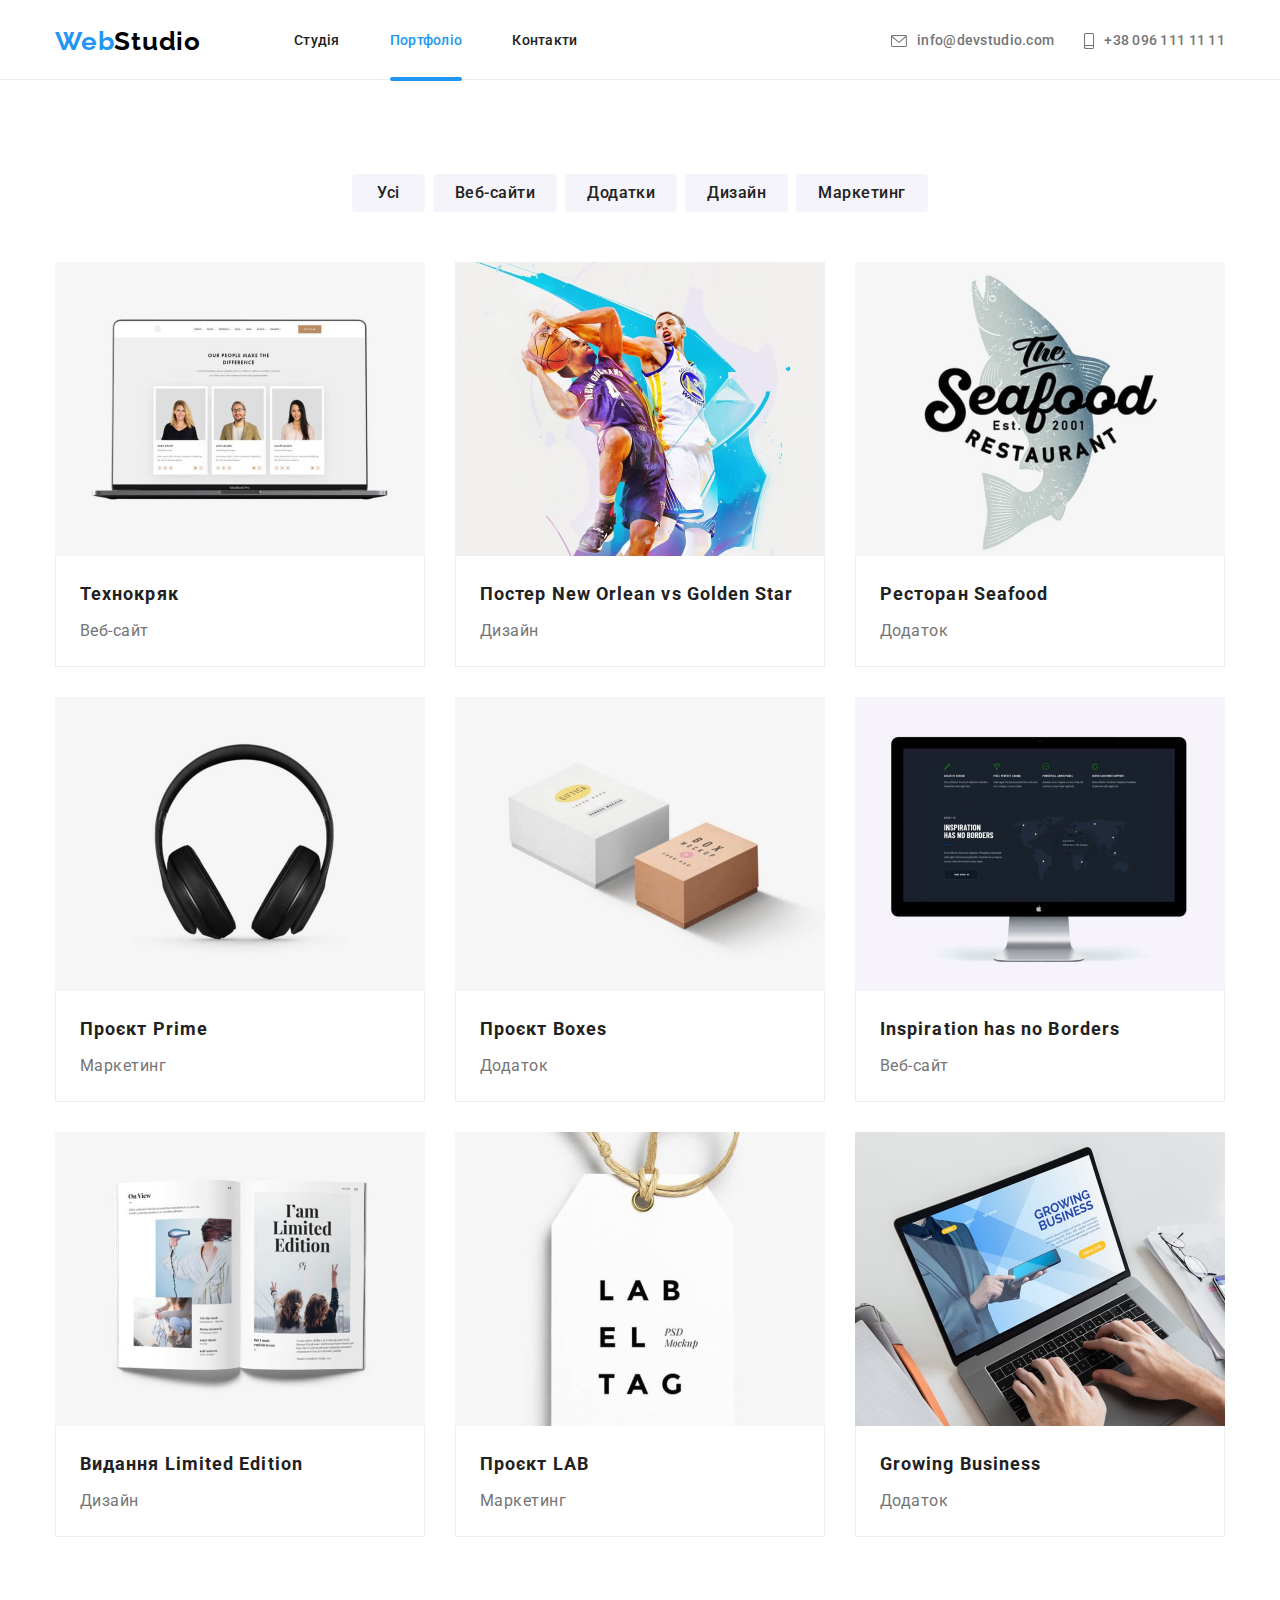
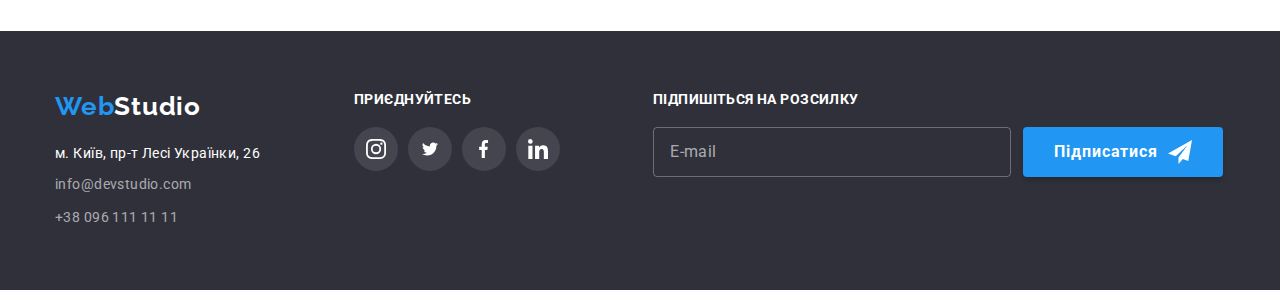
==== commit 2d1a712d: "works__thumb works__img added" ====
--- a/portfolio.html
+++ b/portfolio.html
@@ -152,11 +152,12 @@
           <ul class="works">
             <li class="works__item">
               <a href="" class="works__link">
-                <div class="works__img">
-                  <img
-                    srcset="
-                      ./images/photo1-450.jpg 450w,
-                      ./images/photo1-900.jpg 900w
+                <div class="works__thumb">
+                  <img
+                    class="works__img"
+                    srcset="
+                      ./images/photo1.jpg    370w,
+                      ./images/photo1@2x.jpg 740w
                     "
                     src="./images/photo1.jpg"
                     alt="screen with examples"
@@ -176,11 +177,12 @@
             </li>
             <li class="works__item">
               <a href="" class="works__link">
-                <div class="works__img">
-                  <img
-                    srcset="
-                      ./images/photo2-450.jpg 450w,
-                      ./images/photo2-900.jpg 900w
+                <div class="works__thumb">
+                  <img
+                    class="works__img"
+                    srcset="
+                      ./images/photo2.jpg    370w,
+                      ./images/photo2@2x.jpg 740w
                     "
                     src="./images/photo2.jpg"
                     alt="bascetball"
@@ -200,11 +202,12 @@
             </li>
             <li class="works__item">
               <a href="" class="works__link">
-                <div class="works__img">
-                  <img
-                    srcset="
-                      ./images/photo3-450.jpg 450w,
-                      ./images/photo3-900.jpg 900w
+                <div class="works__thumb">
+                  <img
+                    class="works__img"
+                    srcset="
+                      ./images/photo3.jpg    370w,
+                      ./images/photo3@2x.jpg 740w
                     "
                     src="./images/photo3.jpg"
                     alt="logo of a restaurant"
@@ -224,11 +227,12 @@
             </li>
             <li class="works__item">
               <a href="" class="works__link">
-                <div class="works__img">
-                  <img
-                    srcset="
-                      ./images/photo4-450.jpg 450w,
-                      ./images/photo4-900.jpg 900w
+                <div class="works__thumb">
+                  <img
+                    class="works__img"
+                    srcset="
+                      ./images/photo4.jpg    370w,
+                      ./images/photo4@2x.jpg 740w
                     "
                     src="./images/photo4.jpg"
                     alt="headphones"
@@ -248,11 +252,12 @@
             </li>
             <li class="works__item">
               <a href="" class="works__link">
-                <div class="works__img">
-                  <img
-                    srcset="
-                      ./images/photo5-450.jpg 450w,
-                      ./images/photo5-900.jpg 900w
+                <div class="works__thumb">
+                  <img
+                    class="works__img"
+                    srcset="
+                      ./images/photo5.jpg    370w,
+                      ./images/photo5@2x.jpg 740w
                     "
                     src="./images/photo5.jpg"
                     alt="Boxes"
@@ -272,11 +277,12 @@
             </li>
             <li class="works__item">
               <a href="" class="works__link">
-                <div class="works__img">
-                  <img
-                    srcset="
-                      ./images/photo6-450.jpg 450w,
-                      ./images/photo6-900.jpg 900w
+                <div class="works__thumb">
+                  <img
+                    class="works__img"
+                    srcset="
+                      ./images/photo6.jpg    370w,
+                      ./images/photo6@2x.jpg 740w
                     "
                     src="./images/photo6.jpg"
                     alt="monoblock apple"
@@ -296,11 +302,12 @@
             </li>
             <li class="works__item">
               <a href="" class="works__link">
-                <div class="works__img">
-                  <img
-                    srcset="
-                      ./images/photo7-450.jpg 450w,
-                      ./images/photo7-900.jpg 900w
+                <div class="works__thumb">
+                  <img
+                    class="works__img"
+                    srcset="
+                      ./images/photo7.jpg    370w,
+                      ./images/photo7@2x.jpg 740w
                     "
                     src="./images/photo7.jpg"
                     alt="a book"
@@ -320,11 +327,12 @@
             </li>
             <li class="works__item">
               <a href="" class="works__link">
-                <div class="works__img">
-                  <img
-                    srcset="
-                      ./images/photo8-450.jpg 450w,
-                      ./images/photo8-900.jpg 900w
+                <div class="works__thumb">
+                  <img
+                    class="works__img"
+                    srcset="
+                      ./images/photo8.jpg    370w,
+                      ./images/photo8@2x.jpg 740w
                     "
                     src="./images/photo8.jpg"
                     alt="a label"
@@ -344,11 +352,12 @@
             </li>
             <li class="works__item">
               <a href="" class="works__link">
-                <div class="works__img">
-                  <img
-                    srcset="
-                      ./images/photo9-450.jpg 450w,
-                      ./images/photo9-900.jpg 900w
+                <div class="works__thumb">
+                  <img
+                    class="works__img"
+                    srcset="
+                      ./images/photo9.jpg    370w,
+                      ./images/photo9@2x.jpg 740w
                     "
                     src="./images/photo9.jpg"
                     alt="a laptop"
--- a/css/main.min.css
+++ b/css/main.min.css
@@ -1 +1 @@
-body{font-family:"Roboto",sans-serif;color:#212121}@media screen and (max-width: 320px){body{overflow-x:scroll}}a{text-decoration:none}img{display:block}h1,h2,h3,p,form,input,textarea{margin:0;padding:0}ul{margin:0;padding:0;list-style:none}input{outline:none}button{cursor:pointer}.container{width:100%;padding:0 15px;margin:0 auto}@media screen and (min-width: 480px)and (max-width: 768px){.container{width:440px}}@media screen and (min-width: 1200px){.container{width:1200px}}.section{padding-top:60px;padding-bottom:60px}@media screen and (min-width: 1200px){.section{padding-top:94px;padding-bottom:94px}}.section__title{margin-top:0;margin-bottom:50px;font-weight:700;font-size:28px;line-height:1.18;letter-spacing:.03em;color:var(--first-text-color);text-align:center}@media screen and (min-width: 1200px){.section__title{font-size:36px;line-height:1.16}}.hidden{position:absolute;width:1px;height:1px;margin:-1px;border:0;padding:0;white-space:nowrap;-webkit-clip-path:inset(100%);clip-path:inset(100%);clip:rect(0 0 0 0);overflow:hidden}.logo{display:block;padding:16px 0;font-family:"Raleway",sans-serif;font-weight:700;font-size:24px;line-height:1.17;letter-spacing:.03em;text-decoration:none;color:#000}@media screen and (min-width: 768px){.logo{margin-right:88px;padding:26px 0}}@media screen and (min-width: 1200px){.logo{font-size:26px;line-height:1.19;margin-right:93px}}.logo--bottom{display:block;margin-left:auto;margin-right:auto;color:#fff;margin-bottom:20px;padding:0}@media screen and (min-width: 1200px){.logo--bottom{margin-left:0;margin-right:0}}.logo__span{color:#2196f3}.page-header{border-bottom:1px solid #ececec;height:60px;position:relative}@media screen and (min-width: 768px){.page-header{height:80px}}.page-header__wrapper{display:-webkit-box;display:-ms-flexbox;display:flex;-webkit-box-align:center;-ms-flex-align:center;align-items:center}.page-header__btn{display:-webkit-box;display:-ms-flexbox;display:flex;-webkit-box-pack:center;-ms-flex-pack:center;justify-content:center;-webkit-box-align:center;-ms-flex-align:center;align-items:center;position:absolute;z-index:20;right:15px;top:10px;display:block;padding:0;border:0;background-color:rgba(0,0,0,0)}@media screen and (min-width: 768px){.page-header__btn{display:none}}.page-header__open{opacity:1;-webkit-transition:opacity 250ms cubic-bezier(0.4, 0, 0.2, 1);transition:opacity 250ms cubic-bezier(0.4, 0, 0.2, 1)}.page-header__btn.is-open .page-header__open{opacity:0}.page-header__close{opacity:0;-webkit-transition:opacity 250ms cubic-bezier(0.4, 0, 0.2, 1);transition:opacity 250ms cubic-bezier(0.4, 0, 0.2, 1)}.page-header__btn.is-open .page-header__close{opacity:1}.page-header__close:hover{fill:#2196f3}.mobile-menu{display:block;position:absolute;left:0;top:0;z-index:10;width:100vw;height:100vh;padding:48px 40px;-webkit-transform:translate(0, -100%);transform:translate(0, -100%);background-color:#fff}.mobile-menu.is-open{-webkit-transform:translate(0, 0);transform:translate(0, 0)}@media screen and (min-width: 768px){.mobile-menu{display:none}}.mobile-menu__nav{margin-bottom:302px}.mobile-menu__page:not(:last-child){margin-bottom:32px}.mobile-menu__ref{display:block;font-style:normal;font-weight:500;font-size:40px;line-height:1.17;letter-spacing:.02em;color:#212121}.mobile-menu__ref:hover{color:#2196f3;-webkit-transform:translate(8px, -3px);transform:translate(8px, -3px)}.mobile-menu__contact{margin-bottom:64px}.mobile-menu__item:not(:last-child){margin-bottom:32px}.mobile-menu__phone{font-style:normal;font-weight:500;font-size:34px;line-height:1.17;letter-spacing:.02em;color:#2196f3}.mobile-menu__mail{font-style:normal;font-weight:500;font-size:24px;line-height:1.17;letter-spacing:.02em;color:#757575}.mobile-menu__links{display:-webkit-box;display:-ms-flexbox;display:flex}.mobile-menu__social:not(:last-child){padding-right:10px;border-right:1px solid rgba(33,33,33,.2)}.mobile-menu__social:not(:first-child){padding-left:10px}.mobile-menu__link{font-style:normal;font-weight:500;font-size:18px;line-height:1.22;letter-spacing:.02em;color:#2196f3}.navigation{display:-webkit-box;display:-ms-flexbox;display:flex;-webkit-box-align:center;-ms-flex-align:center;align-items:center}.navigation__list{display:none}@media screen and (min-width: 768px){.navigation__list{display:-webkit-box;display:-ms-flexbox;display:flex;gap:50px}}.navigation__item{display:-webkit-box;display:-ms-flexbox;display:flex}.navigation__link{position:relative;-webkit-box-align:center;-ms-flex-align:center;align-items:center;padding:32px 0;-webkit-transition:color 250ms cubic-bezier(0.4, 0, 0.2, 1),fill 250ms cubic-bezier(0.4, 0, 0.2, 1);transition:color 250ms cubic-bezier(0.4, 0, 0.2, 1),fill 250ms cubic-bezier(0.4, 0, 0.2, 1);font-weight:500;font-size:14px;line-height:1.14;letter-spacing:.02em;color:inherit;cursor:pointer}.navigation__link:hover,.navigation__link:focus{color:#2196f3}.navigation__link--current{color:#2196f3}.navigation__link--current::after{content:"";position:absolute;left:0;bottom:0;display:block;width:100%;height:4px;border-radius:2px;background-color:#2196f3}.contact{display:none}@media screen and (min-width: 768px){.contact{display:-webkit-box;display:-ms-flexbox;display:flex;-webkit-box-orient:vertical;-webkit-box-direction:normal;-ms-flex-direction:column;flex-direction:column;margin-left:auto;gap:10px}}@media screen and (min-width: 1200px){.contact{-webkit-box-orient:horizontal;-webkit-box-direction:normal;-ms-flex-direction:row;flex-direction:row;gap:30px}}.contact__link{font-weight:500;font-size:12px;line-height:1.16;letter-spacing:.02em;color:#757575;fill:#757575}.contact__link:hover,.contact__link:focus{color:#2196f3;fill:#2196f3}@media screen and (min-width: 1200px){.contact__link{display:-webkit-box;display:-ms-flexbox;display:flex;-webkit-box-pack:center;-ms-flex-pack:center;justify-content:center;-webkit-box-align:center;-ms-flex-align:center;align-items:center;padding:32px 0;font-weight:500;font-size:14px;line-height:1.14}}.contact__icon{fill:inherit;margin-right:8px}@media screen and (min-width: 1200px){.contact__icon{margin-right:10px}}@media screen and (min-width: 1200px){.contact__icon--envelope{width:16px;height:12px}}@media screen and (min-width: 1200px){.contact__icon--phone{width:10px;height:16px}}.hero{width:100%;max-width:1600px;padding-top:118px;padding-bottom:118px;text-align:center;background-repeat:no-repeat;background-size:cover;background-image:-webkit-gradient(linear, left top, left bottom, from(rgba(47, 48, 58, 0.4)), to(rgba(47, 48, 58, 0.4))),url("../images/hero-image-mob.jpg");background-image:linear-gradient(rgba(47, 48, 58, 0.4), rgba(47, 48, 58, 0.4)),url("../images/hero-image-mob.jpg")}@media(min-device-pixel-ratio: 2),(-webkit-min-device-pixel-ratio: 2),(min-resolution: 192dpi),(min-resolution: 2dppx){.hero{background-image:-webkit-gradient(linear, left top, left bottom, from(rgba(47, 48, 58, 0.4)), to(rgba(47, 48, 58, 0.4))),url("../images/hero-image-mob@2x.jpg");background-image:linear-gradient(rgba(47, 48, 58, 0.4), rgba(47, 48, 58, 0.4)),url("../images/hero-image-mob@2x.jpg")}}@media screen and (min-width: 768px){.hero{background-image:-webkit-gradient(linear, left top, left bottom, from(rgba(47, 48, 58, 0.4)), to(rgba(47, 48, 58, 0.4))),url("../images/hero-image-tab.jpg");background-image:linear-gradient(rgba(47, 48, 58, 0.4), rgba(47, 48, 58, 0.4)),url("../images/hero-image-tab.jpg")}}@media screen and (min-width: 768px)and (min-device-pixel-ratio: 2),screen and (min-width: 768px)and (-webkit-min-device-pixel-ratio: 2),screen and (min-width: 768px)and (min-resolution: 192dpi),screen and (min-width: 768px)and (min-resolution: 2dppx){.hero{background-image:-webkit-gradient(linear, left top, left bottom, from(rgba(47, 48, 58, 0.4)), to(rgba(47, 48, 58, 0.4))),url("../images/hero-image-tab@2x.jpg");background-image:linear-gradient(rgba(47, 48, 58, 0.4), rgba(47, 48, 58, 0.4)),url("../images/hero-image-tab@2x.jpg")}}@media screen and (min-width: 1200px){.hero{background-image:-webkit-gradient(linear, left top, left bottom, from(rgba(47, 48, 58, 0.4)), to(rgba(47, 48, 58, 0.4))),url("../images/hero-image.jpg");background-image:linear-gradient(rgba(47, 48, 58, 0.4), rgba(47, 48, 58, 0.4)),url("../images/hero-image.jpg");padding-top:200px;padding-bottom:200px}}@media screen and (min-width: 1200px)and (min-device-pixel-ratio: 2),screen and (min-width: 1200px)and (-webkit-min-device-pixel-ratio: 2),screen and (min-width: 1200px)and (min-resolution: 192dpi),screen and (min-width: 1200px)and (min-resolution: 2dppx){.hero{background-image:-webkit-gradient(linear, left top, left bottom, from(rgba(47, 48, 58, 0.4)), to(rgba(47, 48, 58, 0.4))),url("../images/hero-image@2x.jpg");background-image:linear-gradient(rgba(47, 48, 58, 0.4), rgba(47, 48, 58, 0.4)),url("../images/hero-image@2x.jpg")}}.hero__title{display:block;width:360px;margin-right:auto;margin-left:auto;font-weight:900;font-size:26px;line-height:1.62;letter-spacing:.06em;text-transform:uppercase;color:#fff}@media screen and (min-width: 1200px){.hero__title{width:696px;font-size:44px;line-height:1.36}}.hero__button{margin-top:30px;font-family:"Roboto",sans-serif;font-style:normal;font-weight:700;line-height:1.87;letter-spacing:.06em;-webkit-box-shadow:0px 4px 4px rgba(0,0,0,.15);box-shadow:0px 4px 4px rgba(0,0,0,.15);border-radius:4px;border:0;padding:10px 24px;cursor:pointer;color:#fff;background-color:#2196f3}@media screen and (min-width: 1200px){.hero__button{padding:10px 32px}}.advantages{display:-webkit-box;display:-ms-flexbox;display:flex;-webkit-box-orient:vertical;-webkit-box-direction:normal;-ms-flex-direction:column;flex-direction:column;gap:30px}@media screen and (min-width: 768px){.advantages{-webkit-box-orient:horizontal;-webkit-box-direction:normal;-ms-flex-direction:row;flex-direction:row;-ms-flex-wrap:wrap;flex-wrap:wrap}}.advantages__item{display:block;width:100%}@media screen and (min-width: 768px){.advantages__item{width:calc((100% - 30px)/2)}}@media screen and (min-width: 1200px){.advantages__item{width:calc((100% - 90px)/4)}}.advantages__wrapper{display:-webkit-box;display:-ms-flexbox;display:flex;-webkit-box-pack:center;-ms-flex-pack:center;justify-content:center;-webkit-box-align:center;-ms-flex-align:center;align-items:center;width:100%;height:120px;margin-bottom:30px;background-color:#f5f4fa;border-radius:4px}.advantages__title{display:-webkit-box;display:-ms-flexbox;display:flex;-webkit-box-pack:center;-ms-flex-pack:center;justify-content:center;font-weight:700;font-size:14px;line-height:1.14;letter-spacing:.03em;text-transform:uppercase;color:#212121}@media screen and (min-width: 768px){.advantages__title{-webkit-box-pack:start;-ms-flex-pack:start;justify-content:flex-start}}.advantages__text{font-size:14px;line-height:1.71;letter-spacing:.03em;color:#757575;margin-top:10px}.section--nopadding{display:none}@media screen and (min-width: 1200px){.section--nopadding{display:block;padding-top:0}}.galary{display:none}@media screen and (min-width: 1200px){.galary{display:-webkit-box;display:-ms-flexbox;display:flex;gap:30px}}.galary__title{margin-bottom:50px;font-weight:700;font-size:36px;line-height:1.17;letter-spacing:.06em;text-align:center;color:#212121}@media screen and (min-width: 1200px){.galary__title{display:block}}.galary__item{position:relative}.galary__overlay{position:absolute;left:0;bottom:0;display:-webkit-box;display:-ms-flexbox;display:flex;-webkit-box-pack:center;-ms-flex-pack:center;justify-content:center;-webkit-box-align:center;-ms-flex-align:center;align-items:center;width:100%;height:70px;background-color:rgba(47,48,58,.8)}.galary__text{font-style:normal;font-weight:700;font-size:14px;line-height:1.14;letter-spacing:.03em;text-transform:uppercase;color:#fff}.section--colored{background-color:#f5f4fa}.team{display:-webkit-box;display:-ms-flexbox;display:flex;-webkit-box-orient:vertical;-webkit-box-direction:normal;-ms-flex-direction:column;flex-direction:column;-ms-flex-wrap:wrap;flex-wrap:wrap;gap:30px}@media screen and (min-width: 768px){.team{-webkit-box-orient:horizontal;-webkit-box-direction:normal;-ms-flex-direction:row;flex-direction:row}}.team__item{display:-webkit-box;display:-ms-flexbox;display:flex;-webkit-box-orient:vertical;-webkit-box-direction:normal;-ms-flex-direction:column;flex-direction:column;-webkit-box-pack:center;-ms-flex-pack:center;justify-content:center;width:100%;height:auto;background-color:#fff;-webkit-box-shadow:0px 1px 3px rgba(0,0,0,.12),0px 1px 1px rgba(0,0,0,.14),0px 2px 1px rgba(0,0,0,.2);box-shadow:0px 1px 3px rgba(0,0,0,.12),0px 1px 1px rgba(0,0,0,.14),0px 2px 1px rgba(0,0,0,.2)}@media screen and (min-width: 768px){.team__item{width:calc((100% - 30px)/2)}}@media screen and (min-width: 1200px){.team__item{width:calc((100% - 90px)/4)}}.team__wrapper{display:-webkit-box;display:-ms-flexbox;display:flex;-webkit-box-orient:vertical;-webkit-box-direction:normal;-ms-flex-direction:column;flex-direction:column;-webkit-box-pack:center;-ms-flex-pack:center;justify-content:center;-webkit-box-align:center;-ms-flex-align:center;align-items:center;padding:30px 32px}.team__title{text-align:center;font-weight:500;font-size:16px;line-height:1.18;letter-spacing:.03em;color:#212121}.team__text{line-height:1.18;letter-spacing:.03em;color:#757575;margin-top:10px;text-align:center}.links{display:-webkit-box;display:-ms-flexbox;display:flex;margin-top:16px;gap:10px}.links__item{display:block}.links__icon{fill:inherit;color:#afb1b8}.links__link{display:-webkit-box;display:-ms-flexbox;display:flex;-webkit-box-pack:center;-ms-flex-pack:center;justify-content:center;-webkit-box-align:center;-ms-flex-align:center;align-items:center;width:44px;height:44px;border-radius:50%;color:#afb1b8;fill:#afb1b8;-webkit-transition:fill 250ms cubic-bezier(0.4, 0, 0.2, 1),background-color 250ms cubic-bezier(0.4, 0, 0.2, 1);transition:fill 250ms cubic-bezier(0.4, 0, 0.2, 1),background-color 250ms cubic-bezier(0.4, 0, 0.2, 1)}.links__link:hover,.links__link:focus{fill:#fff;background-color:#2196f3}.clients{display:-webkit-box;display:-ms-flexbox;display:flex;-ms-flex-wrap:wrap;flex-wrap:wrap;gap:30px}.clients__item{width:calc((100% - 30px)/2)}@media screen and (min-width: 768px){.clients__item{width:calc((100% - 60px)/3)}}@media screen and (min-width: 1200px){.clients__item{width:calc((100% - 150px)/6)}}.clients__icon{fill:inherit}.clients__link{display:-webkit-box;display:-ms-flexbox;display:flex;-webkit-box-pack:center;-ms-flex-pack:center;justify-content:center;-webkit-box-align:center;-ms-flex-align:center;align-items:center;width:100%;height:92px;border:1px solid #afb1b8;border-radius:4px;fill:#afb1b8;-webkit-transition:fill 250ms cubic-bezier(0.4, 0, 0.2, 1),border-color 250ms cubic-bezier(0.4, 0, 0.2, 1);transition:fill 250ms cubic-bezier(0.4, 0, 0.2, 1),border-color 250ms cubic-bezier(0.4, 0, 0.2, 1)}.clients__link:hover,.clients__link:focus{fill:#2196f3;border:1px solid #2196f3}.window-backdrop{position:absolute;left:0;top:0;right:0;bottom:0;background-color:rgba(0,0,0,.2);opacity:1;-webkit-transition:opacity 250ms cubic-bezier(0.4, 0, 0.2, 1);transition:opacity 250ms cubic-bezier(0.4, 0, 0.2, 1)}.window-backdrop.is-hidden{opacity:0;pointer-events:none}.window{position:absolute;left:50%;top:50%;-webkit-transform:translate(-50%, -50%) scale(1);transform:translate(-50%, -50%) scale(1);width:450px;height:609px;padding:40px;background-color:#fff;-webkit-box-shadow:0px 1px 3px rgba(0,0,0,.12),0px 1px 1px rgba(0,0,0,.14),0px 2px 1px rgba(0,0,0,.2);box-shadow:0px 1px 3px rgba(0,0,0,.12),0px 1px 1px rgba(0,0,0,.14),0px 2px 1px rgba(0,0,0,.2);border-radius:4px;-webkit-transition:-webkit-transform 250ms cubic-bezier(0.4, 0, 0.2, 1);transition:-webkit-transform 250ms cubic-bezier(0.4, 0, 0.2, 1);transition:transform 250ms cubic-bezier(0.4, 0, 0.2, 1);transition:transform 250ms cubic-bezier(0.4, 0, 0.2, 1), -webkit-transform 250ms cubic-bezier(0.4, 0, 0.2, 1)}.window__overlay.is-hidden .window{-webkit-transform:translate(-50%, -50%) scale(0.8);transform:translate(-50%, -50%) scale(0.8)}@media screen and (min-width: 1200px){.window{width:528px;height:581px}}.window__title{margin-bottom:12px;font-style:normal;font-weight:700;font-size:20px;line-height:1.5;text-align:center;letter-spacing:.03em;color:#212121}.window__button{position:absolute;right:8px;top:8px;display:-webkit-box;display:-ms-flexbox;display:flex;-webkit-box-pack:center;-ms-flex-pack:center;justify-content:center;-webkit-box-align:center;-ms-flex-align:center;align-items:center;width:30px;height:30px;border-radius:50%;cursor:pointer;border:1px solid rgba(0,0,0,.1);background-color:rgba(0,0,0,0)}.window__icon{-webkit-transition:fill 250ms cubic-bezier(0.4, 0, 0.2, 1);transition:fill 250ms cubic-bezier(0.4, 0, 0.2, 1)}.window__button:hover .window__icon{fill:#2196f3}.form__label{display:block;margin-bottom:4px;font-size:12px;line-height:1.16;letter-spacing:.01em;color:#757575}.form__input{display:block;width:100%;height:40px;margin-bottom:10px;padding-left:42px;border:1px solid rgba(33,33,33,.2);border-radius:4px;outline:none;-webkit-transition:border-color 250ms cubic-bezier(0.4, 0, 0.2, 1);transition:border-color 250ms cubic-bezier(0.4, 0, 0.2, 1)}.form__input:focus{border-color:#2196f3}.form__field{position:relative}.form__icon{position:absolute;left:15px;bottom:14px;fill:inherit;-webkit-transition:fill 250ms cubic-bezier(0.4, 0, 0.2, 1);transition:fill 250ms cubic-bezier(0.4, 0, 0.2, 1)}.form__input:focus~.form__icon{fill:#2196f3}.agreement__checkbox{position:relative;display:inline-block;width:16px;height:15px;margin-right:8px;margin-left:13px;border:2px solid #212121;border-radius:2px;-webkit-transition:background-color 250ms cubic-bezier(0.4, 0, 0.2, 1),background-image 250ms cubic-bezier(0.4, 0, 0.2, 1),border-color 250ms cubic-bezier(0.4, 0, 0.2, 1);transition:background-color 250ms cubic-bezier(0.4, 0, 0.2, 1),background-image 250ms cubic-bezier(0.4, 0, 0.2, 1),border-color 250ms cubic-bezier(0.4, 0, 0.2, 1)}.agreement__input:checked+.agreement__checkbox{background-color:#2196f3;background-image:url(../images/checkmark.svg);background-size:cover;background-position:center;border-color:#2196f3}.coment{display:block;width:100%;height:120px;padding:12px 16px;margin-bottom:10px;border:1px solid rgba(33,33,33,.2);border-radius:4px;resize:none;outline:none;-webkit-transition:border-color var(--transition-time) var(--transition-style);transition:border-color var(--transition-time) var(--transition-style)}.coment::-webkit-input-placeholder{margin-bottom:20px;font-size:12px;line-height:1.16;letter-spacing:.01em;color:rgba(117,117,117,.5)}.coment::-moz-placeholder{margin-bottom:20px;font-size:12px;line-height:1.16;letter-spacing:.01em;color:rgba(117,117,117,.5)}.coment:-ms-input-placeholder{margin-bottom:20px;font-size:12px;line-height:1.16;letter-spacing:.01em;color:rgba(117,117,117,.5)}.coment::-ms-input-placeholder{margin-bottom:20px;font-size:12px;line-height:1.16;letter-spacing:.01em;color:rgba(117,117,117,.5)}.coment::placeholder{margin-bottom:20px;font-size:12px;line-height:1.16;letter-spacing:.01em;color:rgba(117,117,117,.5)}.coment:focus{border-color:#2196f3}.agreement{display:-webkit-box;display:-ms-flexbox;display:flex;-webkit-box-align:center;-ms-flex-align:center;align-items:center;margin-bottom:20px;font-size:12px;line-height:1.17;letter-spacing:.03em;color:#757575}@media screen and (min-width: 1200px){.agreement{font-size:14px;line-height:1.71;margin-bottom:30px}}.agreement__link{color:#2196f3;cursor:pointer;text-decoration:underline;-webkit-text-decoration-skip-ink:none;text-decoration-skip-ink:none}.form__button{display:block;width:200px;padding:10px 0;margin:0 auto;font-weight:700;font-size:16px;line-height:1.88;letter-spacing:.06em;text-align:center;cursor:pointer;color:#fff;background-color:#2196f3;-webkit-box-shadow:0px 4px 4px rgba(0,0,0,.15);box-shadow:0px 4px 4px rgba(0,0,0,.15);border-radius:4px;border:none}.filter{display:-webkit-box;display:-ms-flexbox;display:flex;-webkit-box-pack:start;-ms-flex-pack:start;justify-content:flex-start;-ms-flex-wrap:wrap;flex-wrap:wrap;gap:8px;margin-bottom:40px}@media screen and (min-width: 768px){.filter{-ms-flex-wrap:nowrap;flex-wrap:nowrap;-webkit-box-pack:center;-ms-flex-pack:center;justify-content:center;margin-bottom:30px}}@media screen and (min-width: 1200px){.filter{margin-bottom:50px}}.filter__item:nth-child(3){margin-right:10px}@media screen and (min-width: 768px){.filter__item:nth-child(3){margin-right:0}}.filter__button{padding:6px 22px;display:inline-block;font-weight:500;line-height:1.62;letter-spacing:.03em;color:inherit;background-color:#f5f4fa;border-radius:4px;border:0;cursor:pointer;-webkit-transition:background-color 250ms cubic-bezier(0.4, 0, 0.2, 1),color 250ms cubic-bezier(0.4, 0, 0.2, 1),-webkit-box-shadow 250ms cubic-bezier(0.4, 0, 0.2, 1);transition:background-color 250ms cubic-bezier(0.4, 0, 0.2, 1),color 250ms cubic-bezier(0.4, 0, 0.2, 1),-webkit-box-shadow 250ms cubic-bezier(0.4, 0, 0.2, 1);transition:background-color 250ms cubic-bezier(0.4, 0, 0.2, 1),color 250ms cubic-bezier(0.4, 0, 0.2, 1),box-shadow 250ms cubic-bezier(0.4, 0, 0.2, 1);transition:background-color 250ms cubic-bezier(0.4, 0, 0.2, 1),color 250ms cubic-bezier(0.4, 0, 0.2, 1),box-shadow 250ms cubic-bezier(0.4, 0, 0.2, 1),-webkit-box-shadow 250ms cubic-bezier(0.4, 0, 0.2, 1)}.filter__button:hover,.filter__button:focus{color:#fff;background-color:#2196f3;-webkit-box-shadow:0px 3px 1px rgba(0,0,0,.1),0px 1px 2px rgba(0,0,0,.08),0px 2px 2px rgba(0,0,0,.12);box-shadow:0px 3px 1px rgba(0,0,0,.1),0px 1px 2px rgba(0,0,0,.08),0px 2px 2px rgba(0,0,0,.12)}.filter__button--extra{padding:6px 25px}.works{display:-webkit-box;display:-ms-flexbox;display:flex;-ms-flex-wrap:wrap;flex-wrap:wrap;gap:30px}.works__item{max-width:100%}@media screen and (min-width: 768px){.works__item{max-width:calc((100% - 30px)/2)}}@media screen and (min-width: 1200px){.works__item{max-width:calc((100% - 60px)/3)}}.works__link{display:block;width:100%;-webkit-transition:-webkit-box-shadow 250ms cubic-bezier(0.4, 0, 0.2, 1);transition:-webkit-box-shadow 250ms cubic-bezier(0.4, 0, 0.2, 1);transition:box-shadow 250ms cubic-bezier(0.4, 0, 0.2, 1);transition:box-shadow 250ms cubic-bezier(0.4, 0, 0.2, 1), -webkit-box-shadow 250ms cubic-bezier(0.4, 0, 0.2, 1)}.works__link:hover{-webkit-box-shadow:0px 1px 1px rgba(0,0,0,.12),0px 4px 4px rgba(0,0,0,.06),1px 4px 6px rgba(0,0,0,.16);box-shadow:0px 1px 1px rgba(0,0,0,.12),0px 4px 4px rgba(0,0,0,.06),1px 4px 6px rgba(0,0,0,.16)}.works__wrapper{width:100%;-webkit-box-sizing:border-box;box-sizing:border-box;border-left:1px solid #eee;border-bottom:1px solid #eee;border-right:1px solid #eee;padding-bottom:20px;padding-top:20px;padding-left:24px;background-color:#fff}.works__title{font-weight:700;font-size:18px;line-height:2;letter-spacing:.06em;color:#212121;background-color:#fff}.works__text{margin-top:4px;margin-bottom:0;line-height:1.87;letter-spacing:.03em;color:#757575}.works__img{position:relative;overflow:hidden}.works__overlay{position:absolute;left:0;top:0;width:100%;height:100%;font-style:normal;font-size:18px;line-height:1.56;letter-spacing:.03em;color:#fff;background-color:rgba(33,150,243,.9);padding:63px 24px;-webkit-transform:translate(0, 100%);transform:translate(0, 100%);-webkit-transition:-webkit-transform 250ms cubic-bezier(0.4, 0, 0.2, 1);transition:-webkit-transform 250ms cubic-bezier(0.4, 0, 0.2, 1);transition:transform 250ms cubic-bezier(0.4, 0, 0.2, 1);transition:transform 250ms cubic-bezier(0.4, 0, 0.2, 1), -webkit-transform 250ms cubic-bezier(0.4, 0, 0.2, 1)}.works__link:hover .works__overlay{-webkit-transform:translate(0, 0);transform:translate(0, 0)}.flex-container{display:-webkit-box;display:-ms-flexbox;display:flex;-webkit-box-orient:vertical;-webkit-box-direction:normal;-ms-flex-direction:column;flex-direction:column;-webkit-box-pack:center;-ms-flex-pack:center;justify-content:center;gap:60px;padding-top:60px;padding-bottom:60px;text-align:center}@media screen and (min-width: 768px){.flex-container{-webkit-box-orient:horizontal;-webkit-box-direction:normal;-ms-flex-direction:row;flex-direction:row;-ms-flex-wrap:wrap;flex-wrap:wrap;padding-left:82px;padding-right:82px}}@media screen and (min-width: 1200px){.flex-container{padding-left:15px;padding-right:0;text-align:left;-webkit-box-pack:start;-ms-flex-pack:start;justify-content:flex-start;gap:0}}.page-footer{background-size:1600px;background-color:#2f303a}.page-footer__title{margin-bottom:20px;font-style:normal;font-weight:700;font-size:14px;line-height:1,14;letter-spacing:.03em;text-transform:uppercase;color:#fff}.page-footer__contact{display:-webkit-box;display:-ms-flexbox;display:flex;-webkit-box-orient:vertical;-webkit-box-direction:normal;-ms-flex-direction:column;flex-direction:column;-webkit-box-align:center;-ms-flex-align:center;align-items:center;text-align:center}@media screen and (min-width: 768px){.page-footer__contact{margin-right:auto}}@media screen and (min-width: 1200px){.page-footer__contact{-webkit-box-align:start;-ms-flex-align:start;align-items:flex-start;text-align:left;margin-right:70px}}.page-footer__address{display:-webkit-box;display:-ms-flexbox;display:flex;-webkit-box-orient:vertical;-webkit-box-direction:normal;-ms-flex-direction:column;flex-direction:column;-webkit-box-pack:center;-ms-flex-pack:center;justify-content:center}@media screen and (min-width: 1200px){.page-footer__address{padding-right:24px;text-align:left;-webkit-box-pack:start;-ms-flex-pack:start;justify-content:flex-start}}.page-footer__location{display:block;margin-bottom:8px;margin-right:0;padding:0;text-align:center;font-style:normal;font-size:14px;line-height:1.71;letter-spacing:.03em;color:#fff}@media screen and (min-width: 1200px){.page-footer__location{gap:9px}}.contact-list{display:-webkit-box;display:-ms-flexbox;display:flex;-webkit-box-orient:vertical;-webkit-box-direction:normal;-ms-flex-direction:column;flex-direction:column;-webkit-box-pack:center;-ms-flex-pack:center;justify-content:center;-webkit-box-align:center;-ms-flex-align:center;align-items:center;gap:8px}@media screen and (min-width: 1200px){.contact-list{-webkit-box-pack:start;-ms-flex-pack:start;justify-content:flex-start;-webkit-box-align:start;-ms-flex-align:start;align-items:flex-start;gap:9px}}@media screen and (min-width: 1200px){.footer-links{margin-right:93px}}.contact-list__item{display:block}.contact-list__link{-webkit-transition:color 250ms cubic-bezier(0.4, 0, 0.2, 1);transition:color 250ms cubic-bezier(0.4, 0, 0.2, 1);font-style:normal;font-size:14px;line-height:1.71;letter-spacing:.03em;color:rgba(255,255,255,.6)}.contact-list__link:hover{color:#2196f3}.footer-links__list{display:-webkit-box;display:-ms-flexbox;display:flex;-webkit-box-pack:center;-ms-flex-pack:center;justify-content:center;gap:10px}@media screen and (min-width: 1200px){.footer-links__list{-webkit-box-pack:start;-ms-flex-pack:start;justify-content:flex-start}}.footer-links__link{display:-webkit-box;display:-ms-flexbox;display:flex;-webkit-box-pack:center;-ms-flex-pack:center;justify-content:center;-webkit-box-align:center;-ms-flex-align:center;align-items:center;width:44px;height:44px;border-radius:50%;background-color:rgba(255,255,255,.1);-webkit-transition:background-color 250ms cubic-bezier(0.4, 0, 0.2, 1);transition:background-color 250ms cubic-bezier(0.4, 0, 0.2, 1)}.footer-links__link:hover,.footer-links__link:focus{background-color:#2196f3}.footer-links__icon{fill:#fff}.footer-form{display:-webkit-box;display:-ms-flexbox;display:flex;-webkit-box-orient:vertical;-webkit-box-direction:normal;-ms-flex-direction:column;flex-direction:column;-webkit-box-align:center;-ms-flex-align:center;align-items:center}@media screen and (min-width: 1200px){.footer-form{-webkit-box-align:start;-ms-flex-align:start;align-items:flex-start}}.footer-form__form{display:-webkit-box;display:-ms-flexbox;display:flex;-webkit-box-orient:vertical;-webkit-box-direction:normal;-ms-flex-direction:column;flex-direction:column;-webkit-box-pack:center;-ms-flex-pack:center;justify-content:center;-webkit-box-align:center;-ms-flex-align:center;align-items:center;gap:20px}@media screen and (min-width: 1200px){.footer-form__form{-webkit-box-orient:horizontal;-webkit-box-direction:normal;-ms-flex-direction:row;flex-direction:row;gap:12px}}.footer-form__input{width:450px;height:50px;padding-left:16px;padding-top:15px;padding-bottom:15px;color:#fff;border-radius:4px;border:1px solid rgba(255,255,255,.3);background-color:rgba(0,0,0,0)}.footer-form__input::-webkit-input-placeholder{line-height:1.25;letter-spacing:.03em;color:rgba(255,255,255,.6)}.footer-form__input::-moz-placeholder{line-height:1.25;letter-spacing:.03em;color:rgba(255,255,255,.6)}.footer-form__input:-ms-input-placeholder{line-height:1.25;letter-spacing:.03em;color:rgba(255,255,255,.6)}.footer-form__input::-ms-input-placeholder{line-height:1.25;letter-spacing:.03em;color:rgba(255,255,255,.6)}.footer-form__input::placeholder{line-height:1.25;letter-spacing:.03em;color:rgba(255,255,255,.6)}@media screen and (min-width: 1200px){.footer-form__input{width:358px;margin-right:0}}.footer-form__button{display:-webkit-box;display:-ms-flexbox;display:flex;-webkit-box-pack:center;-ms-flex-pack:center;justify-content:center;-webkit-box-align:center;-ms-flex-align:center;align-items:center;width:200px;height:50px;padding:10px 0;background-color:#2196f3;-webkit-box-shadow:0px 4px 4px rgba(0,0,0,.15);box-shadow:0px 4px 4px rgba(0,0,0,.15);border-radius:4px;border:0;font-style:normal;font-weight:700;line-height:1.88;letter-spacing:.06em;color:#fff}.footer-form__icon{margin-left:10px}/*# sourceMappingURL=main.min.css.map */+body{font-family:"Roboto",sans-serif;color:#212121}@media screen and (max-width: 320px){body{overflow-x:scroll}}a{text-decoration:none}img{display:block}h1,h2,h3,p,form,input,textarea{margin:0;padding:0}ul{margin:0;padding:0;list-style:none}input{outline:none}button{cursor:pointer}.container{width:100%;padding:0 15px;margin:0 auto}@media screen and (min-width: 480px)and (max-width: 768px){.container{width:440px}}@media screen and (min-width: 1200px){.container{width:1200px}}.section{padding-top:60px;padding-bottom:60px}@media screen and (min-width: 1200px){.section{padding-top:94px;padding-bottom:94px}}.section__title{margin-top:0;margin-bottom:50px;font-weight:700;font-size:28px;line-height:1.18;letter-spacing:.03em;color:var(--first-text-color);text-align:center}@media screen and (min-width: 1200px){.section__title{font-size:36px;line-height:1.16}}.hidden{position:absolute;width:1px;height:1px;margin:-1px;border:0;padding:0;white-space:nowrap;-webkit-clip-path:inset(100%);clip-path:inset(100%);clip:rect(0 0 0 0);overflow:hidden}.logo{display:block;padding:16px 0;font-family:"Raleway",sans-serif;font-weight:700;font-size:24px;line-height:1.17;letter-spacing:.03em;text-decoration:none;color:#000}@media screen and (min-width: 768px){.logo{margin-right:88px;padding:26px 0}}@media screen and (min-width: 1200px){.logo{font-size:26px;line-height:1.19;margin-right:93px}}.logo--bottom{display:block;margin-left:auto;margin-right:auto;color:#fff;margin-bottom:20px;padding:0}@media screen and (min-width: 1200px){.logo--bottom{margin-left:0;margin-right:0}}.logo__span{color:#2196f3}.page-header{border-bottom:1px solid #ececec;height:60px;position:relative}@media screen and (min-width: 768px){.page-header{height:80px}}.page-header__wrapper{display:-webkit-box;display:-ms-flexbox;display:flex;-webkit-box-align:center;-ms-flex-align:center;align-items:center}.page-header__btn{display:-webkit-box;display:-ms-flexbox;display:flex;-webkit-box-pack:center;-ms-flex-pack:center;justify-content:center;-webkit-box-align:center;-ms-flex-align:center;align-items:center;position:absolute;z-index:20;right:15px;top:10px;display:block;padding:0;border:0;background-color:rgba(0,0,0,0)}@media screen and (min-width: 768px){.page-header__btn{display:none}}.page-header__open{opacity:1;-webkit-transition:opacity 250ms cubic-bezier(0.4, 0, 0.2, 1);transition:opacity 250ms cubic-bezier(0.4, 0, 0.2, 1)}.page-header__btn.is-open .page-header__open{opacity:0}.page-header__close{opacity:0;-webkit-transition:opacity 250ms cubic-bezier(0.4, 0, 0.2, 1);transition:opacity 250ms cubic-bezier(0.4, 0, 0.2, 1)}.page-header__btn.is-open .page-header__close{opacity:1}.page-header__close:hover{fill:#2196f3}.mobile-menu{display:block;position:absolute;left:0;top:0;z-index:10;width:100vw;height:100vh;padding:48px 40px;-webkit-transform:translate(0, -100%);transform:translate(0, -100%);background-color:#fff}.mobile-menu.is-open{-webkit-transform:translate(0, 0);transform:translate(0, 0)}@media screen and (min-width: 768px){.mobile-menu{display:none}}.mobile-menu__nav{margin-bottom:302px}.mobile-menu__page:not(:last-child){margin-bottom:32px}.mobile-menu__ref{display:block;font-style:normal;font-weight:500;font-size:40px;line-height:1.17;letter-spacing:.02em;color:#212121}.mobile-menu__ref:hover{color:#2196f3;-webkit-transform:translate(8px, -3px);transform:translate(8px, -3px)}.mobile-menu__contact{margin-bottom:64px}.mobile-menu__item:not(:last-child){margin-bottom:32px}.mobile-menu__phone{font-style:normal;font-weight:500;font-size:34px;line-height:1.17;letter-spacing:.02em;color:#2196f3}.mobile-menu__mail{font-style:normal;font-weight:500;font-size:24px;line-height:1.17;letter-spacing:.02em;color:#757575}.mobile-menu__links{display:-webkit-box;display:-ms-flexbox;display:flex}.mobile-menu__social:not(:last-child){padding-right:10px;border-right:1px solid rgba(33,33,33,.2)}.mobile-menu__social:not(:first-child){padding-left:10px}.mobile-menu__link{font-style:normal;font-weight:500;font-size:18px;line-height:1.22;letter-spacing:.02em;color:#2196f3}.navigation{display:-webkit-box;display:-ms-flexbox;display:flex;-webkit-box-align:center;-ms-flex-align:center;align-items:center}.navigation__list{display:none}@media screen and (min-width: 768px){.navigation__list{display:-webkit-box;display:-ms-flexbox;display:flex;gap:50px}}.navigation__item{display:-webkit-box;display:-ms-flexbox;display:flex}.navigation__link{position:relative;-webkit-box-align:center;-ms-flex-align:center;align-items:center;padding:32px 0;-webkit-transition:color 250ms cubic-bezier(0.4, 0, 0.2, 1),fill 250ms cubic-bezier(0.4, 0, 0.2, 1);transition:color 250ms cubic-bezier(0.4, 0, 0.2, 1),fill 250ms cubic-bezier(0.4, 0, 0.2, 1);font-weight:500;font-size:14px;line-height:1.14;letter-spacing:.02em;color:inherit;cursor:pointer}.navigation__link:hover,.navigation__link:focus{color:#2196f3}.navigation__link--current{color:#2196f3}.navigation__link--current::after{content:"";position:absolute;left:0;bottom:0;display:block;width:100%;height:4px;border-radius:2px;background-color:#2196f3}.contact{display:none}@media screen and (min-width: 768px){.contact{display:-webkit-box;display:-ms-flexbox;display:flex;-webkit-box-orient:vertical;-webkit-box-direction:normal;-ms-flex-direction:column;flex-direction:column;margin-left:auto;gap:10px}}@media screen and (min-width: 1200px){.contact{-webkit-box-orient:horizontal;-webkit-box-direction:normal;-ms-flex-direction:row;flex-direction:row;gap:30px}}.contact__link{font-weight:500;font-size:12px;line-height:1.16;letter-spacing:.02em;color:#757575;fill:#757575}.contact__link:hover,.contact__link:focus{color:#2196f3;fill:#2196f3}@media screen and (min-width: 1200px){.contact__link{display:-webkit-box;display:-ms-flexbox;display:flex;-webkit-box-pack:center;-ms-flex-pack:center;justify-content:center;-webkit-box-align:center;-ms-flex-align:center;align-items:center;padding:32px 0;font-weight:500;font-size:14px;line-height:1.14}}.contact__icon{fill:inherit;margin-right:8px}@media screen and (min-width: 1200px){.contact__icon{margin-right:10px}}@media screen and (min-width: 1200px){.contact__icon--envelope{width:16px;height:12px}}@media screen and (min-width: 1200px){.contact__icon--phone{width:10px;height:16px}}.hero{width:100%;max-width:1600px;padding-top:118px;padding-bottom:118px;text-align:center;background-repeat:no-repeat;background-size:cover;background-image:-webkit-gradient(linear, left top, left bottom, from(rgba(47, 48, 58, 0.4)), to(rgba(47, 48, 58, 0.4))),url("../images/hero-image-mob.jpg");background-image:linear-gradient(rgba(47, 48, 58, 0.4), rgba(47, 48, 58, 0.4)),url("../images/hero-image-mob.jpg")}@media(min-device-pixel-ratio: 2),(-webkit-min-device-pixel-ratio: 2),(min-resolution: 192dpi),(min-resolution: 2dppx){.hero{background-image:-webkit-gradient(linear, left top, left bottom, from(rgba(47, 48, 58, 0.4)), to(rgba(47, 48, 58, 0.4))),url("../images/hero-image-mob@2x.jpg");background-image:linear-gradient(rgba(47, 48, 58, 0.4), rgba(47, 48, 58, 0.4)),url("../images/hero-image-mob@2x.jpg")}}@media screen and (min-width: 768px){.hero{background-image:-webkit-gradient(linear, left top, left bottom, from(rgba(47, 48, 58, 0.4)), to(rgba(47, 48, 58, 0.4))),url("../images/hero-image-tab.jpg");background-image:linear-gradient(rgba(47, 48, 58, 0.4), rgba(47, 48, 58, 0.4)),url("../images/hero-image-tab.jpg")}}@media screen and (min-width: 768px)and (min-device-pixel-ratio: 2),screen and (min-width: 768px)and (-webkit-min-device-pixel-ratio: 2),screen and (min-width: 768px)and (min-resolution: 192dpi),screen and (min-width: 768px)and (min-resolution: 2dppx){.hero{background-image:-webkit-gradient(linear, left top, left bottom, from(rgba(47, 48, 58, 0.4)), to(rgba(47, 48, 58, 0.4))),url("../images/hero-image-tab@2x.jpg");background-image:linear-gradient(rgba(47, 48, 58, 0.4), rgba(47, 48, 58, 0.4)),url("../images/hero-image-tab@2x.jpg")}}@media screen and (min-width: 1200px){.hero{background-image:-webkit-gradient(linear, left top, left bottom, from(rgba(47, 48, 58, 0.4)), to(rgba(47, 48, 58, 0.4))),url("../images/hero-image.jpg");background-image:linear-gradient(rgba(47, 48, 58, 0.4), rgba(47, 48, 58, 0.4)),url("../images/hero-image.jpg");padding-top:200px;padding-bottom:200px}}@media screen and (min-width: 1200px)and (min-device-pixel-ratio: 2),screen and (min-width: 1200px)and (-webkit-min-device-pixel-ratio: 2),screen and (min-width: 1200px)and (min-resolution: 192dpi),screen and (min-width: 1200px)and (min-resolution: 2dppx){.hero{background-image:-webkit-gradient(linear, left top, left bottom, from(rgba(47, 48, 58, 0.4)), to(rgba(47, 48, 58, 0.4))),url("../images/hero-image@2x.jpg");background-image:linear-gradient(rgba(47, 48, 58, 0.4), rgba(47, 48, 58, 0.4)),url("../images/hero-image@2x.jpg")}}.hero__title{display:block;width:360px;margin-right:auto;margin-left:auto;font-weight:900;font-size:26px;line-height:1.62;letter-spacing:.06em;text-transform:uppercase;color:#fff}@media screen and (min-width: 1200px){.hero__title{width:696px;font-size:44px;line-height:1.36}}.hero__button{margin-top:30px;font-family:"Roboto",sans-serif;font-style:normal;font-weight:700;line-height:1.87;letter-spacing:.06em;-webkit-box-shadow:0px 4px 4px rgba(0,0,0,.15);box-shadow:0px 4px 4px rgba(0,0,0,.15);border-radius:4px;border:0;padding:10px 24px;cursor:pointer;color:#fff;background-color:#2196f3}@media screen and (min-width: 1200px){.hero__button{padding:10px 32px}}.advantages{display:-webkit-box;display:-ms-flexbox;display:flex;-webkit-box-orient:vertical;-webkit-box-direction:normal;-ms-flex-direction:column;flex-direction:column;gap:30px}@media screen and (min-width: 768px){.advantages{-webkit-box-orient:horizontal;-webkit-box-direction:normal;-ms-flex-direction:row;flex-direction:row;-ms-flex-wrap:wrap;flex-wrap:wrap}}.advantages__item{display:block;width:100%}@media screen and (min-width: 768px){.advantages__item{width:calc((100% - 30px)/2)}}@media screen and (min-width: 1200px){.advantages__item{width:calc((100% - 90px)/4)}}.advantages__wrapper{display:-webkit-box;display:-ms-flexbox;display:flex;-webkit-box-pack:center;-ms-flex-pack:center;justify-content:center;-webkit-box-align:center;-ms-flex-align:center;align-items:center;width:100%;height:120px;margin-bottom:30px;background-color:#f5f4fa;border-radius:4px}.advantages__title{display:-webkit-box;display:-ms-flexbox;display:flex;-webkit-box-pack:center;-ms-flex-pack:center;justify-content:center;font-weight:700;font-size:14px;line-height:1.14;letter-spacing:.03em;text-transform:uppercase;color:#212121}@media screen and (min-width: 768px){.advantages__title{-webkit-box-pack:start;-ms-flex-pack:start;justify-content:flex-start}}.advantages__text{font-size:14px;line-height:1.71;letter-spacing:.03em;color:#757575;margin-top:10px}.section--nopadding{display:none}@media screen and (min-width: 1200px){.section--nopadding{display:block;padding-top:0}}.galary{display:none}@media screen and (min-width: 1200px){.galary{display:-webkit-box;display:-ms-flexbox;display:flex;gap:30px}}.galary__title{margin-bottom:50px;font-weight:700;font-size:36px;line-height:1.17;letter-spacing:.06em;text-align:center;color:#212121}@media screen and (min-width: 1200px){.galary__title{display:block}}.galary__item{position:relative}.galary__overlay{position:absolute;left:0;bottom:0;display:-webkit-box;display:-ms-flexbox;display:flex;-webkit-box-pack:center;-ms-flex-pack:center;justify-content:center;-webkit-box-align:center;-ms-flex-align:center;align-items:center;width:100%;height:70px;background-color:rgba(47,48,58,.8)}.galary__text{font-style:normal;font-weight:700;font-size:14px;line-height:1.14;letter-spacing:.03em;text-transform:uppercase;color:#fff}.section--colored{background-color:#f5f4fa}.team{display:-webkit-box;display:-ms-flexbox;display:flex;-webkit-box-orient:vertical;-webkit-box-direction:normal;-ms-flex-direction:column;flex-direction:column;-ms-flex-wrap:wrap;flex-wrap:wrap;gap:30px}@media screen and (min-width: 768px){.team{-webkit-box-orient:horizontal;-webkit-box-direction:normal;-ms-flex-direction:row;flex-direction:row}}.team__item{display:-webkit-box;display:-ms-flexbox;display:flex;-webkit-box-orient:vertical;-webkit-box-direction:normal;-ms-flex-direction:column;flex-direction:column;-webkit-box-pack:center;-ms-flex-pack:center;justify-content:center;width:100%;height:auto;background-color:#fff;-webkit-box-shadow:0px 1px 3px rgba(0,0,0,.12),0px 1px 1px rgba(0,0,0,.14),0px 2px 1px rgba(0,0,0,.2);box-shadow:0px 1px 3px rgba(0,0,0,.12),0px 1px 1px rgba(0,0,0,.14),0px 2px 1px rgba(0,0,0,.2)}@media screen and (min-width: 768px){.team__item{width:calc((100% - 30px)/2)}}@media screen and (min-width: 1200px){.team__item{width:calc((100% - 90px)/4)}}.team__wrapper{display:-webkit-box;display:-ms-flexbox;display:flex;-webkit-box-orient:vertical;-webkit-box-direction:normal;-ms-flex-direction:column;flex-direction:column;-webkit-box-pack:center;-ms-flex-pack:center;justify-content:center;-webkit-box-align:center;-ms-flex-align:center;align-items:center;padding:30px 32px}.team__title{text-align:center;font-weight:500;font-size:16px;line-height:1.18;letter-spacing:.03em;color:#212121}.team__text{line-height:1.18;letter-spacing:.03em;color:#757575;margin-top:10px;text-align:center}.links{display:-webkit-box;display:-ms-flexbox;display:flex;margin-top:16px;gap:10px}.links__item{display:block}.links__icon{fill:inherit;color:#afb1b8}.links__link{display:-webkit-box;display:-ms-flexbox;display:flex;-webkit-box-pack:center;-ms-flex-pack:center;justify-content:center;-webkit-box-align:center;-ms-flex-align:center;align-items:center;width:44px;height:44px;border-radius:50%;color:#afb1b8;fill:#afb1b8;-webkit-transition:fill 250ms cubic-bezier(0.4, 0, 0.2, 1),background-color 250ms cubic-bezier(0.4, 0, 0.2, 1);transition:fill 250ms cubic-bezier(0.4, 0, 0.2, 1),background-color 250ms cubic-bezier(0.4, 0, 0.2, 1)}.links__link:hover,.links__link:focus{fill:#fff;background-color:#2196f3}.clients{display:-webkit-box;display:-ms-flexbox;display:flex;-ms-flex-wrap:wrap;flex-wrap:wrap;gap:30px}.clients__item{width:calc((100% - 30px)/2)}@media screen and (min-width: 768px){.clients__item{width:calc((100% - 60px)/3)}}@media screen and (min-width: 1200px){.clients__item{width:calc((100% - 150px)/6)}}.clients__icon{fill:inherit}.clients__link{display:-webkit-box;display:-ms-flexbox;display:flex;-webkit-box-pack:center;-ms-flex-pack:center;justify-content:center;-webkit-box-align:center;-ms-flex-align:center;align-items:center;width:100%;height:92px;border:1px solid #afb1b8;border-radius:4px;fill:#afb1b8;-webkit-transition:fill 250ms cubic-bezier(0.4, 0, 0.2, 1),border-color 250ms cubic-bezier(0.4, 0, 0.2, 1);transition:fill 250ms cubic-bezier(0.4, 0, 0.2, 1),border-color 250ms cubic-bezier(0.4, 0, 0.2, 1)}.clients__link:hover,.clients__link:focus{fill:#2196f3;border:1px solid #2196f3}.window-backdrop{position:absolute;left:0;top:0;right:0;bottom:0;background-color:rgba(0,0,0,.2);opacity:1;-webkit-transition:opacity 250ms cubic-bezier(0.4, 0, 0.2, 1);transition:opacity 250ms cubic-bezier(0.4, 0, 0.2, 1)}.window-backdrop.is-hidden{opacity:0;pointer-events:none}.window{position:absolute;left:50%;top:50%;-webkit-transform:translate(-50%, -50%) scale(1);transform:translate(-50%, -50%) scale(1);width:450px;height:609px;padding:40px;background-color:#fff;-webkit-box-shadow:0px 1px 3px rgba(0,0,0,.12),0px 1px 1px rgba(0,0,0,.14),0px 2px 1px rgba(0,0,0,.2);box-shadow:0px 1px 3px rgba(0,0,0,.12),0px 1px 1px rgba(0,0,0,.14),0px 2px 1px rgba(0,0,0,.2);border-radius:4px;-webkit-transition:-webkit-transform 250ms cubic-bezier(0.4, 0, 0.2, 1);transition:-webkit-transform 250ms cubic-bezier(0.4, 0, 0.2, 1);transition:transform 250ms cubic-bezier(0.4, 0, 0.2, 1);transition:transform 250ms cubic-bezier(0.4, 0, 0.2, 1), -webkit-transform 250ms cubic-bezier(0.4, 0, 0.2, 1)}.window__overlay.is-hidden .window{-webkit-transform:translate(-50%, -50%) scale(0.8);transform:translate(-50%, -50%) scale(0.8)}@media screen and (min-width: 1200px){.window{width:528px;height:581px}}.window__title{margin-bottom:12px;font-style:normal;font-weight:700;font-size:20px;line-height:1.5;text-align:center;letter-spacing:.03em;color:#212121}.window__button{position:absolute;right:8px;top:8px;display:-webkit-box;display:-ms-flexbox;display:flex;-webkit-box-pack:center;-ms-flex-pack:center;justify-content:center;-webkit-box-align:center;-ms-flex-align:center;align-items:center;width:30px;height:30px;border-radius:50%;cursor:pointer;border:1px solid rgba(0,0,0,.1);background-color:rgba(0,0,0,0)}.window__icon{-webkit-transition:fill 250ms cubic-bezier(0.4, 0, 0.2, 1);transition:fill 250ms cubic-bezier(0.4, 0, 0.2, 1)}.window__button:hover .window__icon{fill:#2196f3}.form__label{display:block;margin-bottom:4px;font-size:12px;line-height:1.16;letter-spacing:.01em;color:#757575}.form__input{display:block;width:100%;height:40px;margin-bottom:10px;padding-left:42px;border:1px solid rgba(33,33,33,.2);border-radius:4px;outline:none;-webkit-transition:border-color 250ms cubic-bezier(0.4, 0, 0.2, 1);transition:border-color 250ms cubic-bezier(0.4, 0, 0.2, 1)}.form__input:focus{border-color:#2196f3}.form__field{position:relative}.form__icon{position:absolute;left:15px;bottom:14px;fill:inherit;-webkit-transition:fill 250ms cubic-bezier(0.4, 0, 0.2, 1);transition:fill 250ms cubic-bezier(0.4, 0, 0.2, 1)}.form__input:focus~.form__icon{fill:#2196f3}.agreement__checkbox{position:relative;display:inline-block;width:16px;height:15px;margin-right:8px;margin-left:13px;border:2px solid #212121;border-radius:2px;-webkit-transition:background-color 250ms cubic-bezier(0.4, 0, 0.2, 1),background-image 250ms cubic-bezier(0.4, 0, 0.2, 1),border-color 250ms cubic-bezier(0.4, 0, 0.2, 1);transition:background-color 250ms cubic-bezier(0.4, 0, 0.2, 1),background-image 250ms cubic-bezier(0.4, 0, 0.2, 1),border-color 250ms cubic-bezier(0.4, 0, 0.2, 1)}.agreement__input:checked+.agreement__checkbox{background-color:#2196f3;background-image:url(../images/checkmark.svg);background-size:cover;background-position:center;border-color:#2196f3}.coment{display:block;width:100%;height:120px;padding:12px 16px;margin-bottom:10px;border:1px solid rgba(33,33,33,.2);border-radius:4px;resize:none;outline:none;-webkit-transition:border-color var(--transition-time) var(--transition-style);transition:border-color var(--transition-time) var(--transition-style)}.coment::-webkit-input-placeholder{margin-bottom:20px;font-size:12px;line-height:1.16;letter-spacing:.01em;color:rgba(117,117,117,.5)}.coment::-moz-placeholder{margin-bottom:20px;font-size:12px;line-height:1.16;letter-spacing:.01em;color:rgba(117,117,117,.5)}.coment:-ms-input-placeholder{margin-bottom:20px;font-size:12px;line-height:1.16;letter-spacing:.01em;color:rgba(117,117,117,.5)}.coment::-ms-input-placeholder{margin-bottom:20px;font-size:12px;line-height:1.16;letter-spacing:.01em;color:rgba(117,117,117,.5)}.coment::placeholder{margin-bottom:20px;font-size:12px;line-height:1.16;letter-spacing:.01em;color:rgba(117,117,117,.5)}.coment:focus{border-color:#2196f3}.agreement{display:-webkit-box;display:-ms-flexbox;display:flex;-webkit-box-align:center;-ms-flex-align:center;align-items:center;margin-bottom:20px;font-size:12px;line-height:1.17;letter-spacing:.03em;color:#757575}@media screen and (min-width: 1200px){.agreement{font-size:14px;line-height:1.71;margin-bottom:30px}}.agreement__link{color:#2196f3;cursor:pointer;text-decoration:underline;-webkit-text-decoration-skip-ink:none;text-decoration-skip-ink:none}.form__button{display:block;width:200px;padding:10px 0;margin:0 auto;font-weight:700;font-size:16px;line-height:1.88;letter-spacing:.06em;text-align:center;cursor:pointer;color:#fff;background-color:#2196f3;-webkit-box-shadow:0px 4px 4px rgba(0,0,0,.15);box-shadow:0px 4px 4px rgba(0,0,0,.15);border-radius:4px;border:none}.filter{display:-webkit-box;display:-ms-flexbox;display:flex;-webkit-box-pack:start;-ms-flex-pack:start;justify-content:flex-start;-ms-flex-wrap:wrap;flex-wrap:wrap;gap:8px;margin-bottom:40px}@media screen and (min-width: 768px){.filter{-ms-flex-wrap:nowrap;flex-wrap:nowrap;-webkit-box-pack:center;-ms-flex-pack:center;justify-content:center;margin-bottom:30px}}@media screen and (min-width: 1200px){.filter{margin-bottom:50px}}.filter__item:nth-child(3){margin-right:10px}@media screen and (min-width: 768px){.filter__item:nth-child(3){margin-right:0}}.filter__button{padding:6px 22px;display:inline-block;font-weight:500;line-height:1.62;letter-spacing:.03em;color:inherit;background-color:#f5f4fa;border-radius:4px;border:0;cursor:pointer;-webkit-transition:background-color 250ms cubic-bezier(0.4, 0, 0.2, 1),color 250ms cubic-bezier(0.4, 0, 0.2, 1),-webkit-box-shadow 250ms cubic-bezier(0.4, 0, 0.2, 1);transition:background-color 250ms cubic-bezier(0.4, 0, 0.2, 1),color 250ms cubic-bezier(0.4, 0, 0.2, 1),-webkit-box-shadow 250ms cubic-bezier(0.4, 0, 0.2, 1);transition:background-color 250ms cubic-bezier(0.4, 0, 0.2, 1),color 250ms cubic-bezier(0.4, 0, 0.2, 1),box-shadow 250ms cubic-bezier(0.4, 0, 0.2, 1);transition:background-color 250ms cubic-bezier(0.4, 0, 0.2, 1),color 250ms cubic-bezier(0.4, 0, 0.2, 1),box-shadow 250ms cubic-bezier(0.4, 0, 0.2, 1),-webkit-box-shadow 250ms cubic-bezier(0.4, 0, 0.2, 1)}.filter__button:hover,.filter__button:focus{color:#fff;background-color:#2196f3;-webkit-box-shadow:0px 3px 1px rgba(0,0,0,.1),0px 1px 2px rgba(0,0,0,.08),0px 2px 2px rgba(0,0,0,.12);box-shadow:0px 3px 1px rgba(0,0,0,.1),0px 1px 2px rgba(0,0,0,.08),0px 2px 2px rgba(0,0,0,.12)}.filter__button--extra{padding:6px 25px}.works{display:-webkit-box;display:-ms-flexbox;display:flex;-ms-flex-wrap:wrap;flex-wrap:wrap;gap:30px}.works__item{max-width:100%}@media screen and (min-width: 768px){.works__item{max-width:calc((100% - 30px)/2)}}@media screen and (min-width: 1200px){.works__item{max-width:calc((100% - 60px)/3)}}.works__link{display:block;width:100%;-webkit-transition:-webkit-box-shadow 250ms cubic-bezier(0.4, 0, 0.2, 1);transition:-webkit-box-shadow 250ms cubic-bezier(0.4, 0, 0.2, 1);transition:box-shadow 250ms cubic-bezier(0.4, 0, 0.2, 1);transition:box-shadow 250ms cubic-bezier(0.4, 0, 0.2, 1), -webkit-box-shadow 250ms cubic-bezier(0.4, 0, 0.2, 1)}.works__link:hover{-webkit-box-shadow:0px 1px 1px rgba(0,0,0,.12),0px 4px 4px rgba(0,0,0,.06),1px 4px 6px rgba(0,0,0,.16);box-shadow:0px 1px 1px rgba(0,0,0,.12),0px 4px 4px rgba(0,0,0,.06),1px 4px 6px rgba(0,0,0,.16)}.works__wrapper{width:100%;-webkit-box-sizing:border-box;box-sizing:border-box;border-left:1px solid #eee;border-bottom:1px solid #eee;border-right:1px solid #eee;padding-bottom:20px;padding-top:20px;padding-left:24px;background-color:#fff}.works__title{font-weight:700;font-size:18px;line-height:2;letter-spacing:.06em;color:#212121;background-color:#fff}.works__text{margin-top:4px;margin-bottom:0;line-height:1.87;letter-spacing:.03em;color:#757575}.works__thumb{position:relative;overflow:hidden}.works__img{display:block;width:100%}.works__overlay{position:absolute;left:0;top:0;width:100%;height:100%;font-style:normal;font-size:18px;line-height:1.56;letter-spacing:.03em;color:#fff;background-color:rgba(33,150,243,.9);padding:63px 24px;-webkit-transform:translate(0, 100%);transform:translate(0, 100%);-webkit-transition:-webkit-transform 250ms cubic-bezier(0.4, 0, 0.2, 1);transition:-webkit-transform 250ms cubic-bezier(0.4, 0, 0.2, 1);transition:transform 250ms cubic-bezier(0.4, 0, 0.2, 1);transition:transform 250ms cubic-bezier(0.4, 0, 0.2, 1), -webkit-transform 250ms cubic-bezier(0.4, 0, 0.2, 1)}.works__link:hover .works__overlay{-webkit-transform:translate(0, 0);transform:translate(0, 0)}.flex-container{display:-webkit-box;display:-ms-flexbox;display:flex;-webkit-box-orient:vertical;-webkit-box-direction:normal;-ms-flex-direction:column;flex-direction:column;-webkit-box-pack:center;-ms-flex-pack:center;justify-content:center;gap:60px;padding-top:60px;padding-bottom:60px;text-align:center}@media screen and (min-width: 768px){.flex-container{-webkit-box-orient:horizontal;-webkit-box-direction:normal;-ms-flex-direction:row;flex-direction:row;-ms-flex-wrap:wrap;flex-wrap:wrap;padding-left:82px;padding-right:82px}}@media screen and (min-width: 1200px){.flex-container{padding-left:15px;padding-right:0;text-align:left;-webkit-box-pack:start;-ms-flex-pack:start;justify-content:flex-start;gap:0}}.page-footer{background-size:1600px;background-color:#2f303a}.page-footer__title{margin-bottom:20px;font-style:normal;font-weight:700;font-size:14px;line-height:1,14;letter-spacing:.03em;text-transform:uppercase;color:#fff}.page-footer__contact{display:-webkit-box;display:-ms-flexbox;display:flex;-webkit-box-orient:vertical;-webkit-box-direction:normal;-ms-flex-direction:column;flex-direction:column;-webkit-box-align:center;-ms-flex-align:center;align-items:center;text-align:center}@media screen and (min-width: 768px){.page-footer__contact{margin-right:auto}}@media screen and (min-width: 1200px){.page-footer__contact{-webkit-box-align:start;-ms-flex-align:start;align-items:flex-start;text-align:left;margin-right:70px}}.page-footer__address{display:-webkit-box;display:-ms-flexbox;display:flex;-webkit-box-orient:vertical;-webkit-box-direction:normal;-ms-flex-direction:column;flex-direction:column;-webkit-box-pack:center;-ms-flex-pack:center;justify-content:center}@media screen and (min-width: 1200px){.page-footer__address{padding-right:24px;text-align:left;-webkit-box-pack:start;-ms-flex-pack:start;justify-content:flex-start}}.page-footer__location{display:block;margin-bottom:8px;margin-right:0;padding:0;text-align:center;font-style:normal;font-size:14px;line-height:1.71;letter-spacing:.03em;color:#fff}@media screen and (min-width: 1200px){.page-footer__location{gap:9px}}.contact-list{display:-webkit-box;display:-ms-flexbox;display:flex;-webkit-box-orient:vertical;-webkit-box-direction:normal;-ms-flex-direction:column;flex-direction:column;-webkit-box-pack:center;-ms-flex-pack:center;justify-content:center;-webkit-box-align:center;-ms-flex-align:center;align-items:center;gap:8px}@media screen and (min-width: 1200px){.contact-list{-webkit-box-pack:start;-ms-flex-pack:start;justify-content:flex-start;-webkit-box-align:start;-ms-flex-align:start;align-items:flex-start;gap:9px}}@media screen and (min-width: 1200px){.footer-links{margin-right:93px}}.contact-list__item{display:block}.contact-list__link{-webkit-transition:color 250ms cubic-bezier(0.4, 0, 0.2, 1);transition:color 250ms cubic-bezier(0.4, 0, 0.2, 1);font-style:normal;font-size:14px;line-height:1.71;letter-spacing:.03em;color:rgba(255,255,255,.6)}.contact-list__link:hover{color:#2196f3}.footer-links__list{display:-webkit-box;display:-ms-flexbox;display:flex;-webkit-box-pack:center;-ms-flex-pack:center;justify-content:center;gap:10px}@media screen and (min-width: 1200px){.footer-links__list{-webkit-box-pack:start;-ms-flex-pack:start;justify-content:flex-start}}.footer-links__link{display:-webkit-box;display:-ms-flexbox;display:flex;-webkit-box-pack:center;-ms-flex-pack:center;justify-content:center;-webkit-box-align:center;-ms-flex-align:center;align-items:center;width:44px;height:44px;border-radius:50%;background-color:rgba(255,255,255,.1);-webkit-transition:background-color 250ms cubic-bezier(0.4, 0, 0.2, 1);transition:background-color 250ms cubic-bezier(0.4, 0, 0.2, 1)}.footer-links__link:hover,.footer-links__link:focus{background-color:#2196f3}.footer-links__icon{fill:#fff}.footer-form{display:-webkit-box;display:-ms-flexbox;display:flex;-webkit-box-orient:vertical;-webkit-box-direction:normal;-ms-flex-direction:column;flex-direction:column;-webkit-box-align:center;-ms-flex-align:center;align-items:center}@media screen and (min-width: 1200px){.footer-form{-webkit-box-align:start;-ms-flex-align:start;align-items:flex-start}}.footer-form__form{display:-webkit-box;display:-ms-flexbox;display:flex;-webkit-box-orient:vertical;-webkit-box-direction:normal;-ms-flex-direction:column;flex-direction:column;-webkit-box-pack:center;-ms-flex-pack:center;justify-content:center;-webkit-box-align:center;-ms-flex-align:center;align-items:center;gap:20px}@media screen and (min-width: 1200px){.footer-form__form{-webkit-box-orient:horizontal;-webkit-box-direction:normal;-ms-flex-direction:row;flex-direction:row;gap:12px}}.footer-form__input{width:450px;height:50px;padding-left:16px;padding-top:15px;padding-bottom:15px;color:#fff;border-radius:4px;border:1px solid rgba(255,255,255,.3);background-color:rgba(0,0,0,0)}.footer-form__input::-webkit-input-placeholder{line-height:1.25;letter-spacing:.03em;color:rgba(255,255,255,.6)}.footer-form__input::-moz-placeholder{line-height:1.25;letter-spacing:.03em;color:rgba(255,255,255,.6)}.footer-form__input:-ms-input-placeholder{line-height:1.25;letter-spacing:.03em;color:rgba(255,255,255,.6)}.footer-form__input::-ms-input-placeholder{line-height:1.25;letter-spacing:.03em;color:rgba(255,255,255,.6)}.footer-form__input::placeholder{line-height:1.25;letter-spacing:.03em;color:rgba(255,255,255,.6)}@media screen and (min-width: 1200px){.footer-form__input{width:358px;margin-right:0}}.footer-form__button{display:-webkit-box;display:-ms-flexbox;display:flex;-webkit-box-pack:center;-ms-flex-pack:center;justify-content:center;-webkit-box-align:center;-ms-flex-align:center;align-items:center;width:200px;height:50px;padding:10px 0;background-color:#2196f3;-webkit-box-shadow:0px 4px 4px rgba(0,0,0,.15);box-shadow:0px 4px 4px rgba(0,0,0,.15);border-radius:4px;border:0;font-style:normal;font-weight:700;line-height:1.88;letter-spacing:.06em;color:#fff}.footer-form__icon{margin-left:10px}/*# sourceMappingURL=main.min.css.map */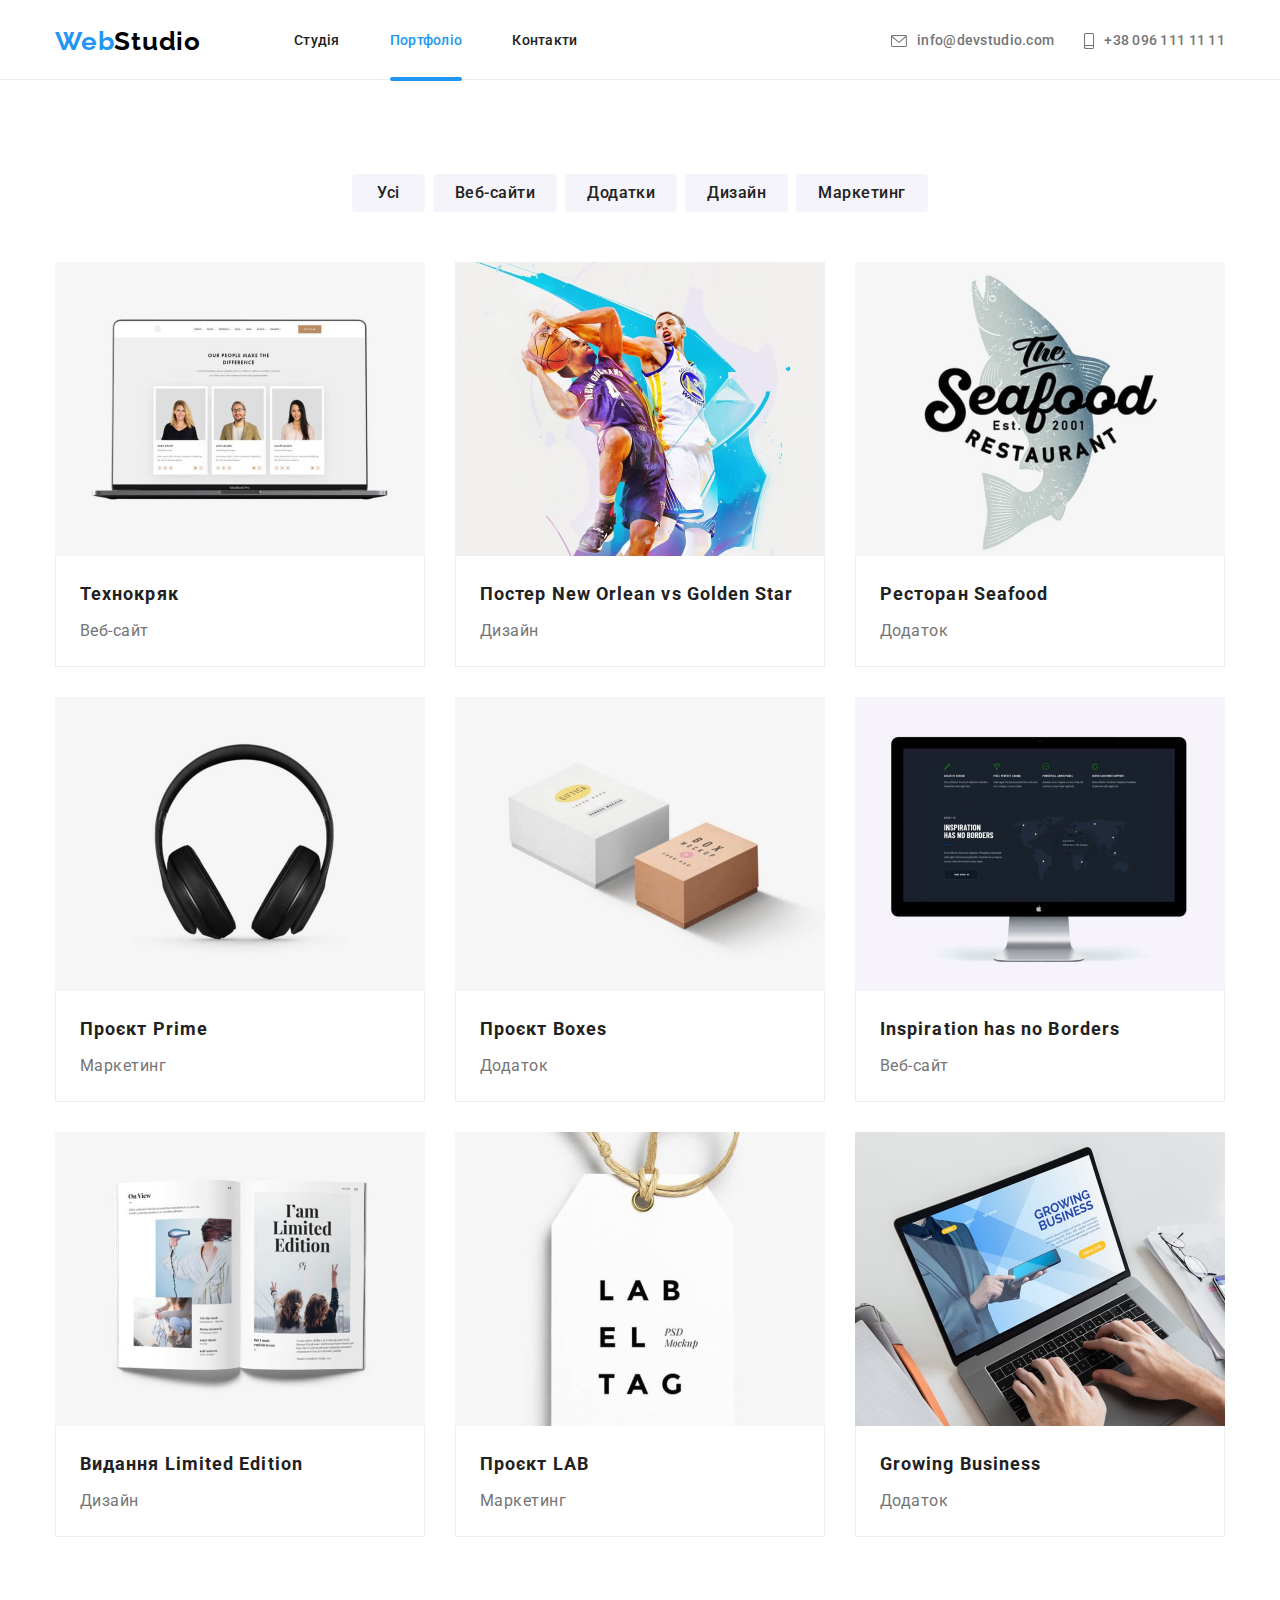
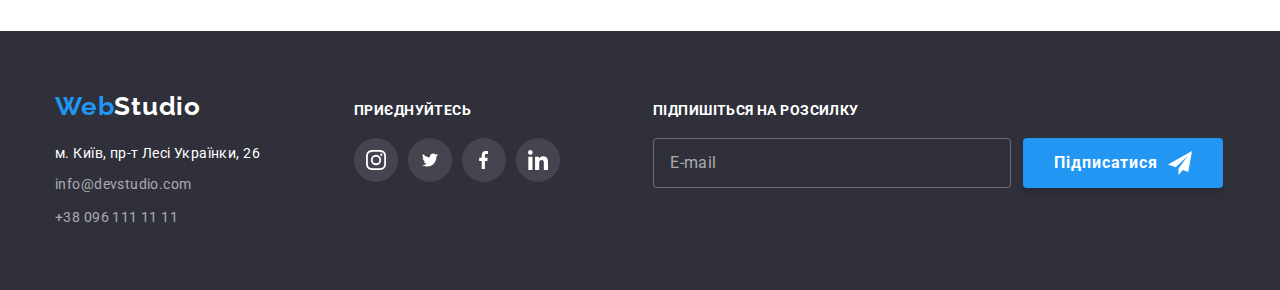
==== commit 91c5a30d: "mobile-menu added to portfolio" ====
--- a/portfolio.html
+++ b/portfolio.html
@@ -63,7 +63,7 @@
             </a>
           </li>
         </ul>
-        <button type="button" class="page-header__btn is-open" data-menu-button>
+        <button type="button" class="page-header__btn" data-menu-button>
           <svg width="40" height="40">
             <use
               class="page-header__open"
@@ -75,7 +75,7 @@
             ></use>
           </svg>
         </button>
-        <div class="mobile-menu is-open" data-menu>
+        <div class="mobile-menu" data-menu>
           <nav>
             <ul class="mobile-menu__nav">
               <li class="mobile-menu__page">
@@ -460,6 +460,7 @@
         </div>
       </div>
     </footer>
+    <script src="./js/modal.js"></script>
     <script src="./js/mobile-menu.js"></script>
   </body>
 </html>
--- a/css/main.min.css
+++ b/css/main.min.css
@@ -1 +1 @@
-body{font-family:"Roboto",sans-serif;color:#212121}@media screen and (max-width: 320px){body{overflow-x:scroll}}a{text-decoration:none}img{display:block}h1,h2,h3,p,form,input,textarea{margin:0;padding:0}ul{margin:0;padding:0;list-style:none}input{outline:none}button{cursor:pointer}.container{width:100%;padding:0 15px;margin:0 auto}@media screen and (min-width: 480px)and (max-width: 768px){.container{width:440px}}@media screen and (min-width: 1200px){.container{width:1200px}}.section{padding-top:60px;padding-bottom:60px}@media screen and (min-width: 1200px){.section{padding-top:94px;padding-bottom:94px}}.section__title{margin-top:0;margin-bottom:50px;font-weight:700;font-size:28px;line-height:1.18;letter-spacing:.03em;color:var(--first-text-color);text-align:center}@media screen and (min-width: 1200px){.section__title{font-size:36px;line-height:1.16}}.hidden{position:absolute;width:1px;height:1px;margin:-1px;border:0;padding:0;white-space:nowrap;-webkit-clip-path:inset(100%);clip-path:inset(100%);clip:rect(0 0 0 0);overflow:hidden}.logo{display:block;padding:16px 0;font-family:"Raleway",sans-serif;font-weight:700;font-size:24px;line-height:1.17;letter-spacing:.03em;text-decoration:none;color:#000}@media screen and (min-width: 768px){.logo{margin-right:88px;padding:26px 0}}@media screen and (min-width: 1200px){.logo{font-size:26px;line-height:1.19;margin-right:93px}}.logo--bottom{display:block;margin-left:auto;margin-right:auto;color:#fff;margin-bottom:20px;padding:0}@media screen and (min-width: 1200px){.logo--bottom{margin-left:0;margin-right:0}}.logo__span{color:#2196f3}.page-header{border-bottom:1px solid #ececec;height:60px;position:relative}@media screen and (min-width: 768px){.page-header{height:80px}}.page-header__wrapper{display:-webkit-box;display:-ms-flexbox;display:flex;-webkit-box-align:center;-ms-flex-align:center;align-items:center}.page-header__btn{display:-webkit-box;display:-ms-flexbox;display:flex;-webkit-box-pack:center;-ms-flex-pack:center;justify-content:center;-webkit-box-align:center;-ms-flex-align:center;align-items:center;position:absolute;z-index:20;right:15px;top:10px;display:block;padding:0;border:0;background-color:rgba(0,0,0,0)}@media screen and (min-width: 768px){.page-header__btn{display:none}}.page-header__open{opacity:1;-webkit-transition:opacity 250ms cubic-bezier(0.4, 0, 0.2, 1);transition:opacity 250ms cubic-bezier(0.4, 0, 0.2, 1)}.page-header__btn.is-open .page-header__open{opacity:0}.page-header__close{opacity:0;-webkit-transition:opacity 250ms cubic-bezier(0.4, 0, 0.2, 1);transition:opacity 250ms cubic-bezier(0.4, 0, 0.2, 1)}.page-header__btn.is-open .page-header__close{opacity:1}.page-header__close:hover{fill:#2196f3}.mobile-menu{display:block;position:absolute;left:0;top:0;z-index:10;width:100vw;height:100vh;padding:48px 40px;-webkit-transform:translate(0, -100%);transform:translate(0, -100%);background-color:#fff}.mobile-menu.is-open{-webkit-transform:translate(0, 0);transform:translate(0, 0)}@media screen and (min-width: 768px){.mobile-menu{display:none}}.mobile-menu__nav{margin-bottom:302px}.mobile-menu__page:not(:last-child){margin-bottom:32px}.mobile-menu__ref{display:block;font-style:normal;font-weight:500;font-size:40px;line-height:1.17;letter-spacing:.02em;color:#212121}.mobile-menu__ref:hover{color:#2196f3;-webkit-transform:translate(8px, -3px);transform:translate(8px, -3px)}.mobile-menu__contact{margin-bottom:64px}.mobile-menu__item:not(:last-child){margin-bottom:32px}.mobile-menu__phone{font-style:normal;font-weight:500;font-size:34px;line-height:1.17;letter-spacing:.02em;color:#2196f3}.mobile-menu__mail{font-style:normal;font-weight:500;font-size:24px;line-height:1.17;letter-spacing:.02em;color:#757575}.mobile-menu__links{display:-webkit-box;display:-ms-flexbox;display:flex}.mobile-menu__social:not(:last-child){padding-right:10px;border-right:1px solid rgba(33,33,33,.2)}.mobile-menu__social:not(:first-child){padding-left:10px}.mobile-menu__link{font-style:normal;font-weight:500;font-size:18px;line-height:1.22;letter-spacing:.02em;color:#2196f3}.navigation{display:-webkit-box;display:-ms-flexbox;display:flex;-webkit-box-align:center;-ms-flex-align:center;align-items:center}.navigation__list{display:none}@media screen and (min-width: 768px){.navigation__list{display:-webkit-box;display:-ms-flexbox;display:flex;gap:50px}}.navigation__item{display:-webkit-box;display:-ms-flexbox;display:flex}.navigation__link{position:relative;-webkit-box-align:center;-ms-flex-align:center;align-items:center;padding:32px 0;-webkit-transition:color 250ms cubic-bezier(0.4, 0, 0.2, 1),fill 250ms cubic-bezier(0.4, 0, 0.2, 1);transition:color 250ms cubic-bezier(0.4, 0, 0.2, 1),fill 250ms cubic-bezier(0.4, 0, 0.2, 1);font-weight:500;font-size:14px;line-height:1.14;letter-spacing:.02em;color:inherit;cursor:pointer}.navigation__link:hover,.navigation__link:focus{color:#2196f3}.navigation__link--current{color:#2196f3}.navigation__link--current::after{content:"";position:absolute;left:0;bottom:0;display:block;width:100%;height:4px;border-radius:2px;background-color:#2196f3}.contact{display:none}@media screen and (min-width: 768px){.contact{display:-webkit-box;display:-ms-flexbox;display:flex;-webkit-box-orient:vertical;-webkit-box-direction:normal;-ms-flex-direction:column;flex-direction:column;margin-left:auto;gap:10px}}@media screen and (min-width: 1200px){.contact{-webkit-box-orient:horizontal;-webkit-box-direction:normal;-ms-flex-direction:row;flex-direction:row;gap:30px}}.contact__link{font-weight:500;font-size:12px;line-height:1.16;letter-spacing:.02em;color:#757575;fill:#757575}.contact__link:hover,.contact__link:focus{color:#2196f3;fill:#2196f3}@media screen and (min-width: 1200px){.contact__link{display:-webkit-box;display:-ms-flexbox;display:flex;-webkit-box-pack:center;-ms-flex-pack:center;justify-content:center;-webkit-box-align:center;-ms-flex-align:center;align-items:center;padding:32px 0;font-weight:500;font-size:14px;line-height:1.14}}.contact__icon{fill:inherit;margin-right:8px}@media screen and (min-width: 1200px){.contact__icon{margin-right:10px}}@media screen and (min-width: 1200px){.contact__icon--envelope{width:16px;height:12px}}@media screen and (min-width: 1200px){.contact__icon--phone{width:10px;height:16px}}.hero{width:100%;max-width:1600px;padding-top:118px;padding-bottom:118px;text-align:center;background-repeat:no-repeat;background-size:cover;background-image:-webkit-gradient(linear, left top, left bottom, from(rgba(47, 48, 58, 0.4)), to(rgba(47, 48, 58, 0.4))),url("../images/hero-image-mob.jpg");background-image:linear-gradient(rgba(47, 48, 58, 0.4), rgba(47, 48, 58, 0.4)),url("../images/hero-image-mob.jpg")}@media(min-device-pixel-ratio: 2),(-webkit-min-device-pixel-ratio: 2),(min-resolution: 192dpi),(min-resolution: 2dppx){.hero{background-image:-webkit-gradient(linear, left top, left bottom, from(rgba(47, 48, 58, 0.4)), to(rgba(47, 48, 58, 0.4))),url("../images/hero-image-mob@2x.jpg");background-image:linear-gradient(rgba(47, 48, 58, 0.4), rgba(47, 48, 58, 0.4)),url("../images/hero-image-mob@2x.jpg")}}@media screen and (min-width: 768px){.hero{background-image:-webkit-gradient(linear, left top, left bottom, from(rgba(47, 48, 58, 0.4)), to(rgba(47, 48, 58, 0.4))),url("../images/hero-image-tab.jpg");background-image:linear-gradient(rgba(47, 48, 58, 0.4), rgba(47, 48, 58, 0.4)),url("../images/hero-image-tab.jpg")}}@media screen and (min-width: 768px)and (min-device-pixel-ratio: 2),screen and (min-width: 768px)and (-webkit-min-device-pixel-ratio: 2),screen and (min-width: 768px)and (min-resolution: 192dpi),screen and (min-width: 768px)and (min-resolution: 2dppx){.hero{background-image:-webkit-gradient(linear, left top, left bottom, from(rgba(47, 48, 58, 0.4)), to(rgba(47, 48, 58, 0.4))),url("../images/hero-image-tab@2x.jpg");background-image:linear-gradient(rgba(47, 48, 58, 0.4), rgba(47, 48, 58, 0.4)),url("../images/hero-image-tab@2x.jpg")}}@media screen and (min-width: 1200px){.hero{background-image:-webkit-gradient(linear, left top, left bottom, from(rgba(47, 48, 58, 0.4)), to(rgba(47, 48, 58, 0.4))),url("../images/hero-image.jpg");background-image:linear-gradient(rgba(47, 48, 58, 0.4), rgba(47, 48, 58, 0.4)),url("../images/hero-image.jpg");padding-top:200px;padding-bottom:200px}}@media screen and (min-width: 1200px)and (min-device-pixel-ratio: 2),screen and (min-width: 1200px)and (-webkit-min-device-pixel-ratio: 2),screen and (min-width: 1200px)and (min-resolution: 192dpi),screen and (min-width: 1200px)and (min-resolution: 2dppx){.hero{background-image:-webkit-gradient(linear, left top, left bottom, from(rgba(47, 48, 58, 0.4)), to(rgba(47, 48, 58, 0.4))),url("../images/hero-image@2x.jpg");background-image:linear-gradient(rgba(47, 48, 58, 0.4), rgba(47, 48, 58, 0.4)),url("../images/hero-image@2x.jpg")}}.hero__title{display:block;width:360px;margin-right:auto;margin-left:auto;font-weight:900;font-size:26px;line-height:1.62;letter-spacing:.06em;text-transform:uppercase;color:#fff}@media screen and (min-width: 1200px){.hero__title{width:696px;font-size:44px;line-height:1.36}}.hero__button{margin-top:30px;font-family:"Roboto",sans-serif;font-style:normal;font-weight:700;line-height:1.87;letter-spacing:.06em;-webkit-box-shadow:0px 4px 4px rgba(0,0,0,.15);box-shadow:0px 4px 4px rgba(0,0,0,.15);border-radius:4px;border:0;padding:10px 24px;cursor:pointer;color:#fff;background-color:#2196f3}@media screen and (min-width: 1200px){.hero__button{padding:10px 32px}}.advantages{display:-webkit-box;display:-ms-flexbox;display:flex;-webkit-box-orient:vertical;-webkit-box-direction:normal;-ms-flex-direction:column;flex-direction:column;gap:30px}@media screen and (min-width: 768px){.advantages{-webkit-box-orient:horizontal;-webkit-box-direction:normal;-ms-flex-direction:row;flex-direction:row;-ms-flex-wrap:wrap;flex-wrap:wrap}}.advantages__item{display:block;width:100%}@media screen and (min-width: 768px){.advantages__item{width:calc((100% - 30px)/2)}}@media screen and (min-width: 1200px){.advantages__item{width:calc((100% - 90px)/4)}}.advantages__wrapper{display:-webkit-box;display:-ms-flexbox;display:flex;-webkit-box-pack:center;-ms-flex-pack:center;justify-content:center;-webkit-box-align:center;-ms-flex-align:center;align-items:center;width:100%;height:120px;margin-bottom:30px;background-color:#f5f4fa;border-radius:4px}.advantages__title{display:-webkit-box;display:-ms-flexbox;display:flex;-webkit-box-pack:center;-ms-flex-pack:center;justify-content:center;font-weight:700;font-size:14px;line-height:1.14;letter-spacing:.03em;text-transform:uppercase;color:#212121}@media screen and (min-width: 768px){.advantages__title{-webkit-box-pack:start;-ms-flex-pack:start;justify-content:flex-start}}.advantages__text{font-size:14px;line-height:1.71;letter-spacing:.03em;color:#757575;margin-top:10px}.section--nopadding{display:none}@media screen and (min-width: 1200px){.section--nopadding{display:block;padding-top:0}}.galary{display:none}@media screen and (min-width: 1200px){.galary{display:-webkit-box;display:-ms-flexbox;display:flex;gap:30px}}.galary__title{margin-bottom:50px;font-weight:700;font-size:36px;line-height:1.17;letter-spacing:.06em;text-align:center;color:#212121}@media screen and (min-width: 1200px){.galary__title{display:block}}.galary__item{position:relative}.galary__overlay{position:absolute;left:0;bottom:0;display:-webkit-box;display:-ms-flexbox;display:flex;-webkit-box-pack:center;-ms-flex-pack:center;justify-content:center;-webkit-box-align:center;-ms-flex-align:center;align-items:center;width:100%;height:70px;background-color:rgba(47,48,58,.8)}.galary__text{font-style:normal;font-weight:700;font-size:14px;line-height:1.14;letter-spacing:.03em;text-transform:uppercase;color:#fff}.section--colored{background-color:#f5f4fa}.team{display:-webkit-box;display:-ms-flexbox;display:flex;-webkit-box-orient:vertical;-webkit-box-direction:normal;-ms-flex-direction:column;flex-direction:column;-ms-flex-wrap:wrap;flex-wrap:wrap;gap:30px}@media screen and (min-width: 768px){.team{-webkit-box-orient:horizontal;-webkit-box-direction:normal;-ms-flex-direction:row;flex-direction:row}}.team__item{display:-webkit-box;display:-ms-flexbox;display:flex;-webkit-box-orient:vertical;-webkit-box-direction:normal;-ms-flex-direction:column;flex-direction:column;-webkit-box-pack:center;-ms-flex-pack:center;justify-content:center;width:100%;height:auto;background-color:#fff;-webkit-box-shadow:0px 1px 3px rgba(0,0,0,.12),0px 1px 1px rgba(0,0,0,.14),0px 2px 1px rgba(0,0,0,.2);box-shadow:0px 1px 3px rgba(0,0,0,.12),0px 1px 1px rgba(0,0,0,.14),0px 2px 1px rgba(0,0,0,.2)}@media screen and (min-width: 768px){.team__item{width:calc((100% - 30px)/2)}}@media screen and (min-width: 1200px){.team__item{width:calc((100% - 90px)/4)}}.team__wrapper{display:-webkit-box;display:-ms-flexbox;display:flex;-webkit-box-orient:vertical;-webkit-box-direction:normal;-ms-flex-direction:column;flex-direction:column;-webkit-box-pack:center;-ms-flex-pack:center;justify-content:center;-webkit-box-align:center;-ms-flex-align:center;align-items:center;padding:30px 32px}.team__title{text-align:center;font-weight:500;font-size:16px;line-height:1.18;letter-spacing:.03em;color:#212121}.team__text{line-height:1.18;letter-spacing:.03em;color:#757575;margin-top:10px;text-align:center}.links{display:-webkit-box;display:-ms-flexbox;display:flex;margin-top:16px;gap:10px}.links__item{display:block}.links__icon{fill:inherit;color:#afb1b8}.links__link{display:-webkit-box;display:-ms-flexbox;display:flex;-webkit-box-pack:center;-ms-flex-pack:center;justify-content:center;-webkit-box-align:center;-ms-flex-align:center;align-items:center;width:44px;height:44px;border-radius:50%;color:#afb1b8;fill:#afb1b8;-webkit-transition:fill 250ms cubic-bezier(0.4, 0, 0.2, 1),background-color 250ms cubic-bezier(0.4, 0, 0.2, 1);transition:fill 250ms cubic-bezier(0.4, 0, 0.2, 1),background-color 250ms cubic-bezier(0.4, 0, 0.2, 1)}.links__link:hover,.links__link:focus{fill:#fff;background-color:#2196f3}.clients{display:-webkit-box;display:-ms-flexbox;display:flex;-ms-flex-wrap:wrap;flex-wrap:wrap;gap:30px}.clients__item{width:calc((100% - 30px)/2)}@media screen and (min-width: 768px){.clients__item{width:calc((100% - 60px)/3)}}@media screen and (min-width: 1200px){.clients__item{width:calc((100% - 150px)/6)}}.clients__icon{fill:inherit}.clients__link{display:-webkit-box;display:-ms-flexbox;display:flex;-webkit-box-pack:center;-ms-flex-pack:center;justify-content:center;-webkit-box-align:center;-ms-flex-align:center;align-items:center;width:100%;height:92px;border:1px solid #afb1b8;border-radius:4px;fill:#afb1b8;-webkit-transition:fill 250ms cubic-bezier(0.4, 0, 0.2, 1),border-color 250ms cubic-bezier(0.4, 0, 0.2, 1);transition:fill 250ms cubic-bezier(0.4, 0, 0.2, 1),border-color 250ms cubic-bezier(0.4, 0, 0.2, 1)}.clients__link:hover,.clients__link:focus{fill:#2196f3;border:1px solid #2196f3}.window-backdrop{position:absolute;left:0;top:0;right:0;bottom:0;background-color:rgba(0,0,0,.2);opacity:1;-webkit-transition:opacity 250ms cubic-bezier(0.4, 0, 0.2, 1);transition:opacity 250ms cubic-bezier(0.4, 0, 0.2, 1)}.window-backdrop.is-hidden{opacity:0;pointer-events:none}.window{position:absolute;left:50%;top:50%;-webkit-transform:translate(-50%, -50%) scale(1);transform:translate(-50%, -50%) scale(1);width:450px;height:609px;padding:40px;background-color:#fff;-webkit-box-shadow:0px 1px 3px rgba(0,0,0,.12),0px 1px 1px rgba(0,0,0,.14),0px 2px 1px rgba(0,0,0,.2);box-shadow:0px 1px 3px rgba(0,0,0,.12),0px 1px 1px rgba(0,0,0,.14),0px 2px 1px rgba(0,0,0,.2);border-radius:4px;-webkit-transition:-webkit-transform 250ms cubic-bezier(0.4, 0, 0.2, 1);transition:-webkit-transform 250ms cubic-bezier(0.4, 0, 0.2, 1);transition:transform 250ms cubic-bezier(0.4, 0, 0.2, 1);transition:transform 250ms cubic-bezier(0.4, 0, 0.2, 1), -webkit-transform 250ms cubic-bezier(0.4, 0, 0.2, 1)}.window__overlay.is-hidden .window{-webkit-transform:translate(-50%, -50%) scale(0.8);transform:translate(-50%, -50%) scale(0.8)}@media screen and (min-width: 1200px){.window{width:528px;height:581px}}.window__title{margin-bottom:12px;font-style:normal;font-weight:700;font-size:20px;line-height:1.5;text-align:center;letter-spacing:.03em;color:#212121}.window__button{position:absolute;right:8px;top:8px;display:-webkit-box;display:-ms-flexbox;display:flex;-webkit-box-pack:center;-ms-flex-pack:center;justify-content:center;-webkit-box-align:center;-ms-flex-align:center;align-items:center;width:30px;height:30px;border-radius:50%;cursor:pointer;border:1px solid rgba(0,0,0,.1);background-color:rgba(0,0,0,0)}.window__icon{-webkit-transition:fill 250ms cubic-bezier(0.4, 0, 0.2, 1);transition:fill 250ms cubic-bezier(0.4, 0, 0.2, 1)}.window__button:hover .window__icon{fill:#2196f3}.form__label{display:block;margin-bottom:4px;font-size:12px;line-height:1.16;letter-spacing:.01em;color:#757575}.form__input{display:block;width:100%;height:40px;margin-bottom:10px;padding-left:42px;border:1px solid rgba(33,33,33,.2);border-radius:4px;outline:none;-webkit-transition:border-color 250ms cubic-bezier(0.4, 0, 0.2, 1);transition:border-color 250ms cubic-bezier(0.4, 0, 0.2, 1)}.form__input:focus{border-color:#2196f3}.form__field{position:relative}.form__icon{position:absolute;left:15px;bottom:14px;fill:inherit;-webkit-transition:fill 250ms cubic-bezier(0.4, 0, 0.2, 1);transition:fill 250ms cubic-bezier(0.4, 0, 0.2, 1)}.form__input:focus~.form__icon{fill:#2196f3}.agreement__checkbox{position:relative;display:inline-block;width:16px;height:15px;margin-right:8px;margin-left:13px;border:2px solid #212121;border-radius:2px;-webkit-transition:background-color 250ms cubic-bezier(0.4, 0, 0.2, 1),background-image 250ms cubic-bezier(0.4, 0, 0.2, 1),border-color 250ms cubic-bezier(0.4, 0, 0.2, 1);transition:background-color 250ms cubic-bezier(0.4, 0, 0.2, 1),background-image 250ms cubic-bezier(0.4, 0, 0.2, 1),border-color 250ms cubic-bezier(0.4, 0, 0.2, 1)}.agreement__input:checked+.agreement__checkbox{background-color:#2196f3;background-image:url(../images/checkmark.svg);background-size:cover;background-position:center;border-color:#2196f3}.coment{display:block;width:100%;height:120px;padding:12px 16px;margin-bottom:10px;border:1px solid rgba(33,33,33,.2);border-radius:4px;resize:none;outline:none;-webkit-transition:border-color var(--transition-time) var(--transition-style);transition:border-color var(--transition-time) var(--transition-style)}.coment::-webkit-input-placeholder{margin-bottom:20px;font-size:12px;line-height:1.16;letter-spacing:.01em;color:rgba(117,117,117,.5)}.coment::-moz-placeholder{margin-bottom:20px;font-size:12px;line-height:1.16;letter-spacing:.01em;color:rgba(117,117,117,.5)}.coment:-ms-input-placeholder{margin-bottom:20px;font-size:12px;line-height:1.16;letter-spacing:.01em;color:rgba(117,117,117,.5)}.coment::-ms-input-placeholder{margin-bottom:20px;font-size:12px;line-height:1.16;letter-spacing:.01em;color:rgba(117,117,117,.5)}.coment::placeholder{margin-bottom:20px;font-size:12px;line-height:1.16;letter-spacing:.01em;color:rgba(117,117,117,.5)}.coment:focus{border-color:#2196f3}.agreement{display:-webkit-box;display:-ms-flexbox;display:flex;-webkit-box-align:center;-ms-flex-align:center;align-items:center;margin-bottom:20px;font-size:12px;line-height:1.17;letter-spacing:.03em;color:#757575}@media screen and (min-width: 1200px){.agreement{font-size:14px;line-height:1.71;margin-bottom:30px}}.agreement__link{color:#2196f3;cursor:pointer;text-decoration:underline;-webkit-text-decoration-skip-ink:none;text-decoration-skip-ink:none}.form__button{display:block;width:200px;padding:10px 0;margin:0 auto;font-weight:700;font-size:16px;line-height:1.88;letter-spacing:.06em;text-align:center;cursor:pointer;color:#fff;background-color:#2196f3;-webkit-box-shadow:0px 4px 4px rgba(0,0,0,.15);box-shadow:0px 4px 4px rgba(0,0,0,.15);border-radius:4px;border:none}.filter{display:-webkit-box;display:-ms-flexbox;display:flex;-webkit-box-pack:start;-ms-flex-pack:start;justify-content:flex-start;-ms-flex-wrap:wrap;flex-wrap:wrap;gap:8px;margin-bottom:40px}@media screen and (min-width: 768px){.filter{-ms-flex-wrap:nowrap;flex-wrap:nowrap;-webkit-box-pack:center;-ms-flex-pack:center;justify-content:center;margin-bottom:30px}}@media screen and (min-width: 1200px){.filter{margin-bottom:50px}}.filter__item:nth-child(3){margin-right:10px}@media screen and (min-width: 768px){.filter__item:nth-child(3){margin-right:0}}.filter__button{padding:6px 22px;display:inline-block;font-weight:500;line-height:1.62;letter-spacing:.03em;color:inherit;background-color:#f5f4fa;border-radius:4px;border:0;cursor:pointer;-webkit-transition:background-color 250ms cubic-bezier(0.4, 0, 0.2, 1),color 250ms cubic-bezier(0.4, 0, 0.2, 1),-webkit-box-shadow 250ms cubic-bezier(0.4, 0, 0.2, 1);transition:background-color 250ms cubic-bezier(0.4, 0, 0.2, 1),color 250ms cubic-bezier(0.4, 0, 0.2, 1),-webkit-box-shadow 250ms cubic-bezier(0.4, 0, 0.2, 1);transition:background-color 250ms cubic-bezier(0.4, 0, 0.2, 1),color 250ms cubic-bezier(0.4, 0, 0.2, 1),box-shadow 250ms cubic-bezier(0.4, 0, 0.2, 1);transition:background-color 250ms cubic-bezier(0.4, 0, 0.2, 1),color 250ms cubic-bezier(0.4, 0, 0.2, 1),box-shadow 250ms cubic-bezier(0.4, 0, 0.2, 1),-webkit-box-shadow 250ms cubic-bezier(0.4, 0, 0.2, 1)}.filter__button:hover,.filter__button:focus{color:#fff;background-color:#2196f3;-webkit-box-shadow:0px 3px 1px rgba(0,0,0,.1),0px 1px 2px rgba(0,0,0,.08),0px 2px 2px rgba(0,0,0,.12);box-shadow:0px 3px 1px rgba(0,0,0,.1),0px 1px 2px rgba(0,0,0,.08),0px 2px 2px rgba(0,0,0,.12)}.filter__button--extra{padding:6px 25px}.works{display:-webkit-box;display:-ms-flexbox;display:flex;-ms-flex-wrap:wrap;flex-wrap:wrap;gap:30px}.works__item{max-width:100%}@media screen and (min-width: 768px){.works__item{max-width:calc((100% - 30px)/2)}}@media screen and (min-width: 1200px){.works__item{max-width:calc((100% - 60px)/3)}}.works__link{display:block;width:100%;-webkit-transition:-webkit-box-shadow 250ms cubic-bezier(0.4, 0, 0.2, 1);transition:-webkit-box-shadow 250ms cubic-bezier(0.4, 0, 0.2, 1);transition:box-shadow 250ms cubic-bezier(0.4, 0, 0.2, 1);transition:box-shadow 250ms cubic-bezier(0.4, 0, 0.2, 1), -webkit-box-shadow 250ms cubic-bezier(0.4, 0, 0.2, 1)}.works__link:hover{-webkit-box-shadow:0px 1px 1px rgba(0,0,0,.12),0px 4px 4px rgba(0,0,0,.06),1px 4px 6px rgba(0,0,0,.16);box-shadow:0px 1px 1px rgba(0,0,0,.12),0px 4px 4px rgba(0,0,0,.06),1px 4px 6px rgba(0,0,0,.16)}.works__wrapper{width:100%;-webkit-box-sizing:border-box;box-sizing:border-box;border-left:1px solid #eee;border-bottom:1px solid #eee;border-right:1px solid #eee;padding-bottom:20px;padding-top:20px;padding-left:24px;background-color:#fff}.works__title{font-weight:700;font-size:18px;line-height:2;letter-spacing:.06em;color:#212121;background-color:#fff}.works__text{margin-top:4px;margin-bottom:0;line-height:1.87;letter-spacing:.03em;color:#757575}.works__thumb{position:relative;overflow:hidden}.works__img{display:block;width:100%}.works__overlay{position:absolute;left:0;top:0;width:100%;height:100%;font-style:normal;font-size:18px;line-height:1.56;letter-spacing:.03em;color:#fff;background-color:rgba(33,150,243,.9);padding:63px 24px;-webkit-transform:translate(0, 100%);transform:translate(0, 100%);-webkit-transition:-webkit-transform 250ms cubic-bezier(0.4, 0, 0.2, 1);transition:-webkit-transform 250ms cubic-bezier(0.4, 0, 0.2, 1);transition:transform 250ms cubic-bezier(0.4, 0, 0.2, 1);transition:transform 250ms cubic-bezier(0.4, 0, 0.2, 1), -webkit-transform 250ms cubic-bezier(0.4, 0, 0.2, 1)}.works__link:hover .works__overlay{-webkit-transform:translate(0, 0);transform:translate(0, 0)}.flex-container{display:-webkit-box;display:-ms-flexbox;display:flex;-webkit-box-orient:vertical;-webkit-box-direction:normal;-ms-flex-direction:column;flex-direction:column;-webkit-box-pack:center;-ms-flex-pack:center;justify-content:center;gap:60px;padding-top:60px;padding-bottom:60px;text-align:center}@media screen and (min-width: 768px){.flex-container{-webkit-box-orient:horizontal;-webkit-box-direction:normal;-ms-flex-direction:row;flex-direction:row;-ms-flex-wrap:wrap;flex-wrap:wrap;padding-left:82px;padding-right:82px}}@media screen and (min-width: 1200px){.flex-container{padding-left:15px;padding-right:0;text-align:left;-webkit-box-pack:start;-ms-flex-pack:start;justify-content:flex-start;gap:0}}.page-footer{background-size:1600px;background-color:#2f303a}.page-footer__title{margin-bottom:20px;font-style:normal;font-weight:700;font-size:14px;line-height:1,14;letter-spacing:.03em;text-transform:uppercase;color:#fff}.page-footer__contact{display:-webkit-box;display:-ms-flexbox;display:flex;-webkit-box-orient:vertical;-webkit-box-direction:normal;-ms-flex-direction:column;flex-direction:column;-webkit-box-align:center;-ms-flex-align:center;align-items:center;text-align:center}@media screen and (min-width: 768px){.page-footer__contact{margin-right:auto}}@media screen and (min-width: 1200px){.page-footer__contact{-webkit-box-align:start;-ms-flex-align:start;align-items:flex-start;text-align:left;margin-right:70px}}.page-footer__address{display:-webkit-box;display:-ms-flexbox;display:flex;-webkit-box-orient:vertical;-webkit-box-direction:normal;-ms-flex-direction:column;flex-direction:column;-webkit-box-pack:center;-ms-flex-pack:center;justify-content:center}@media screen and (min-width: 1200px){.page-footer__address{padding-right:24px;text-align:left;-webkit-box-pack:start;-ms-flex-pack:start;justify-content:flex-start}}.page-footer__location{display:block;margin-bottom:8px;margin-right:0;padding:0;text-align:center;font-style:normal;font-size:14px;line-height:1.71;letter-spacing:.03em;color:#fff}@media screen and (min-width: 1200px){.page-footer__location{gap:9px}}.contact-list{display:-webkit-box;display:-ms-flexbox;display:flex;-webkit-box-orient:vertical;-webkit-box-direction:normal;-ms-flex-direction:column;flex-direction:column;-webkit-box-pack:center;-ms-flex-pack:center;justify-content:center;-webkit-box-align:center;-ms-flex-align:center;align-items:center;gap:8px}@media screen and (min-width: 1200px){.contact-list{-webkit-box-pack:start;-ms-flex-pack:start;justify-content:flex-start;-webkit-box-align:start;-ms-flex-align:start;align-items:flex-start;gap:9px}}@media screen and (min-width: 1200px){.footer-links{margin-right:93px}}.contact-list__item{display:block}.contact-list__link{-webkit-transition:color 250ms cubic-bezier(0.4, 0, 0.2, 1);transition:color 250ms cubic-bezier(0.4, 0, 0.2, 1);font-style:normal;font-size:14px;line-height:1.71;letter-spacing:.03em;color:rgba(255,255,255,.6)}.contact-list__link:hover{color:#2196f3}.footer-links__list{display:-webkit-box;display:-ms-flexbox;display:flex;-webkit-box-pack:center;-ms-flex-pack:center;justify-content:center;gap:10px}@media screen and (min-width: 1200px){.footer-links__list{-webkit-box-pack:start;-ms-flex-pack:start;justify-content:flex-start}}.footer-links__link{display:-webkit-box;display:-ms-flexbox;display:flex;-webkit-box-pack:center;-ms-flex-pack:center;justify-content:center;-webkit-box-align:center;-ms-flex-align:center;align-items:center;width:44px;height:44px;border-radius:50%;background-color:rgba(255,255,255,.1);-webkit-transition:background-color 250ms cubic-bezier(0.4, 0, 0.2, 1);transition:background-color 250ms cubic-bezier(0.4, 0, 0.2, 1)}.footer-links__link:hover,.footer-links__link:focus{background-color:#2196f3}.footer-links__icon{fill:#fff}.footer-form{display:-webkit-box;display:-ms-flexbox;display:flex;-webkit-box-orient:vertical;-webkit-box-direction:normal;-ms-flex-direction:column;flex-direction:column;-webkit-box-align:center;-ms-flex-align:center;align-items:center}@media screen and (min-width: 1200px){.footer-form{-webkit-box-align:start;-ms-flex-align:start;align-items:flex-start}}.footer-form__form{display:-webkit-box;display:-ms-flexbox;display:flex;-webkit-box-orient:vertical;-webkit-box-direction:normal;-ms-flex-direction:column;flex-direction:column;-webkit-box-pack:center;-ms-flex-pack:center;justify-content:center;-webkit-box-align:center;-ms-flex-align:center;align-items:center;gap:20px}@media screen and (min-width: 1200px){.footer-form__form{-webkit-box-orient:horizontal;-webkit-box-direction:normal;-ms-flex-direction:row;flex-direction:row;gap:12px}}.footer-form__input{width:450px;height:50px;padding-left:16px;padding-top:15px;padding-bottom:15px;color:#fff;border-radius:4px;border:1px solid rgba(255,255,255,.3);background-color:rgba(0,0,0,0)}.footer-form__input::-webkit-input-placeholder{line-height:1.25;letter-spacing:.03em;color:rgba(255,255,255,.6)}.footer-form__input::-moz-placeholder{line-height:1.25;letter-spacing:.03em;color:rgba(255,255,255,.6)}.footer-form__input:-ms-input-placeholder{line-height:1.25;letter-spacing:.03em;color:rgba(255,255,255,.6)}.footer-form__input::-ms-input-placeholder{line-height:1.25;letter-spacing:.03em;color:rgba(255,255,255,.6)}.footer-form__input::placeholder{line-height:1.25;letter-spacing:.03em;color:rgba(255,255,255,.6)}@media screen and (min-width: 1200px){.footer-form__input{width:358px;margin-right:0}}.footer-form__button{display:-webkit-box;display:-ms-flexbox;display:flex;-webkit-box-pack:center;-ms-flex-pack:center;justify-content:center;-webkit-box-align:center;-ms-flex-align:center;align-items:center;width:200px;height:50px;padding:10px 0;background-color:#2196f3;-webkit-box-shadow:0px 4px 4px rgba(0,0,0,.15);box-shadow:0px 4px 4px rgba(0,0,0,.15);border-radius:4px;border:0;font-style:normal;font-weight:700;line-height:1.88;letter-spacing:.06em;color:#fff}.footer-form__icon{margin-left:10px}/*# sourceMappingURL=main.min.css.map */+body{position:relative;font-family:"Roboto",sans-serif;color:#212121}@media screen and (max-width: 320px){body{overflow-x:scroll}}a{text-decoration:none}img{display:block}h1,h2,h3,p,form,input,textarea{margin:0;padding:0}ul{margin:0;padding:0;list-style:none}input{outline:none}button{cursor:pointer}.container{width:100%;padding:0 15px;margin:0 auto}@media screen and (min-width: 480px)and (max-width: 768px){.container{width:440px}}@media screen and (min-width: 1200px){.container{width:1200px}}.section{padding-top:60px;padding-bottom:60px}@media screen and (min-width: 1200px){.section{padding-top:94px;padding-bottom:94px}}.section__title{margin-top:0;margin-bottom:50px;font-weight:700;font-size:28px;line-height:1.18;letter-spacing:.03em;color:var(--first-text-color);text-align:center}@media screen and (min-width: 1200px){.section__title{font-size:36px;line-height:1.16}}.hidden{position:absolute;width:1px;height:1px;margin:-1px;border:0;padding:0;white-space:nowrap;-webkit-clip-path:inset(100%);clip-path:inset(100%);clip:rect(0 0 0 0);overflow:hidden}.logo{display:block;padding:16px 0;font-family:"Raleway",sans-serif;font-weight:700;font-size:24px;line-height:1.17;letter-spacing:.03em;text-decoration:none;color:#000}@media screen and (min-width: 768px){.logo{margin-right:88px;padding:26px 0}}@media screen and (min-width: 1200px){.logo{font-size:26px;line-height:1.19;margin-right:93px}}.logo--bottom{display:block;margin-left:auto;margin-right:auto;color:#fff;margin-bottom:20px;padding:0}@media screen and (min-width: 1200px){.logo--bottom{margin-left:0;margin-right:0}}.logo__span{color:#2196f3}.page-header{border-bottom:1px solid #ececec;height:60px}@media screen and (min-width: 768px){.page-header{height:80px}}.page-header__wrapper{display:-webkit-box;display:-ms-flexbox;display:flex;-webkit-box-align:center;-ms-flex-align:center;align-items:center}.navigation{display:-webkit-box;display:-ms-flexbox;display:flex;-webkit-box-align:center;-ms-flex-align:center;align-items:center}.navigation__list{display:none}@media screen and (min-width: 768px){.navigation__list{display:-webkit-box;display:-ms-flexbox;display:flex;gap:50px}}.navigation__item{display:-webkit-box;display:-ms-flexbox;display:flex}.navigation__link{position:relative;-webkit-box-align:center;-ms-flex-align:center;align-items:center;padding:32px 0;-webkit-transition:color 250ms cubic-bezier(0.4, 0, 0.2, 1),fill 250ms cubic-bezier(0.4, 0, 0.2, 1);transition:color 250ms cubic-bezier(0.4, 0, 0.2, 1),fill 250ms cubic-bezier(0.4, 0, 0.2, 1);font-weight:500;font-size:14px;line-height:1.14;letter-spacing:.02em;color:inherit;cursor:pointer}.navigation__link:hover,.navigation__link:focus{color:#2196f3}.navigation__link--current{color:#2196f3}.navigation__link--current::after{content:"";position:absolute;left:0;bottom:0;display:block;width:100%;height:4px;border-radius:2px;background-color:#2196f3}.contact{display:none}@media screen and (min-width: 768px){.contact{display:-webkit-box;display:-ms-flexbox;display:flex;-webkit-box-orient:vertical;-webkit-box-direction:normal;-ms-flex-direction:column;flex-direction:column;margin-left:auto;gap:10px}}@media screen and (min-width: 1200px){.contact{-webkit-box-orient:horizontal;-webkit-box-direction:normal;-ms-flex-direction:row;flex-direction:row;gap:30px}}.contact__link{font-weight:500;font-size:12px;line-height:1.16;letter-spacing:.02em;color:#757575;fill:#757575}.contact__link:hover,.contact__link:focus{color:#2196f3;fill:#2196f3}@media screen and (min-width: 1200px){.contact__link{display:-webkit-box;display:-ms-flexbox;display:flex;-webkit-box-pack:center;-ms-flex-pack:center;justify-content:center;-webkit-box-align:center;-ms-flex-align:center;align-items:center;padding:32px 0;font-weight:500;font-size:14px;line-height:1.14}}.contact__icon{fill:inherit;margin-right:8px}@media screen and (min-width: 1200px){.contact__icon{margin-right:10px}}@media screen and (min-width: 1200px){.contact__icon--envelope{width:16px;height:12px}}@media screen and (min-width: 1200px){.contact__icon--phone{width:10px;height:16px}}.hero{width:100%;max-width:1600px;padding-top:118px;padding-bottom:118px;text-align:center;background-repeat:no-repeat;background-size:cover;background-image:-webkit-gradient(linear, left top, left bottom, from(rgba(47, 48, 58, 0.4)), to(rgba(47, 48, 58, 0.4))),url("../images/hero-image-mob.jpg");background-image:linear-gradient(rgba(47, 48, 58, 0.4), rgba(47, 48, 58, 0.4)),url("../images/hero-image-mob.jpg")}@media(min-device-pixel-ratio: 2),(-webkit-min-device-pixel-ratio: 2),(min-resolution: 192dpi),(min-resolution: 2dppx){.hero{background-image:-webkit-gradient(linear, left top, left bottom, from(rgba(47, 48, 58, 0.4)), to(rgba(47, 48, 58, 0.4))),url("../images/hero-image-mob@2x.jpg");background-image:linear-gradient(rgba(47, 48, 58, 0.4), rgba(47, 48, 58, 0.4)),url("../images/hero-image-mob@2x.jpg")}}@media screen and (min-width: 768px){.hero{background-image:-webkit-gradient(linear, left top, left bottom, from(rgba(47, 48, 58, 0.4)), to(rgba(47, 48, 58, 0.4))),url("../images/hero-image-tab.jpg");background-image:linear-gradient(rgba(47, 48, 58, 0.4), rgba(47, 48, 58, 0.4)),url("../images/hero-image-tab.jpg")}}@media screen and (min-width: 768px)and (min-device-pixel-ratio: 2),screen and (min-width: 768px)and (-webkit-min-device-pixel-ratio: 2),screen and (min-width: 768px)and (min-resolution: 192dpi),screen and (min-width: 768px)and (min-resolution: 2dppx){.hero{background-image:-webkit-gradient(linear, left top, left bottom, from(rgba(47, 48, 58, 0.4)), to(rgba(47, 48, 58, 0.4))),url("../images/hero-image-tab@2x.jpg");background-image:linear-gradient(rgba(47, 48, 58, 0.4), rgba(47, 48, 58, 0.4)),url("../images/hero-image-tab@2x.jpg")}}@media screen and (min-width: 1200px){.hero{background-image:-webkit-gradient(linear, left top, left bottom, from(rgba(47, 48, 58, 0.4)), to(rgba(47, 48, 58, 0.4))),url("../images/hero-image.jpg");background-image:linear-gradient(rgba(47, 48, 58, 0.4), rgba(47, 48, 58, 0.4)),url("../images/hero-image.jpg");padding-top:200px;padding-bottom:200px}}@media screen and (min-width: 1200px)and (min-device-pixel-ratio: 2),screen and (min-width: 1200px)and (-webkit-min-device-pixel-ratio: 2),screen and (min-width: 1200px)and (min-resolution: 192dpi),screen and (min-width: 1200px)and (min-resolution: 2dppx){.hero{background-image:-webkit-gradient(linear, left top, left bottom, from(rgba(47, 48, 58, 0.4)), to(rgba(47, 48, 58, 0.4))),url("../images/hero-image@2x.jpg");background-image:linear-gradient(rgba(47, 48, 58, 0.4), rgba(47, 48, 58, 0.4)),url("../images/hero-image@2x.jpg")}}.hero__title{display:block;width:360px;margin-right:auto;margin-left:auto;font-weight:900;font-size:26px;line-height:1.62;letter-spacing:.06em;text-transform:uppercase;color:#fff}@media screen and (min-width: 1200px){.hero__title{width:696px;font-size:44px;line-height:1.36}}.hero__button{margin-top:30px;font-family:"Roboto",sans-serif;font-style:normal;font-weight:700;line-height:1.87;letter-spacing:.06em;-webkit-box-shadow:0px 4px 4px rgba(0,0,0,.15);box-shadow:0px 4px 4px rgba(0,0,0,.15);border-radius:4px;border:0;padding:10px 24px;cursor:pointer;color:#fff;background-color:#2196f3}@media screen and (min-width: 1200px){.hero__button{padding:10px 32px}}.advantages{display:-webkit-box;display:-ms-flexbox;display:flex;-webkit-box-orient:vertical;-webkit-box-direction:normal;-ms-flex-direction:column;flex-direction:column;gap:30px}@media screen and (min-width: 768px){.advantages{-webkit-box-orient:horizontal;-webkit-box-direction:normal;-ms-flex-direction:row;flex-direction:row;-ms-flex-wrap:wrap;flex-wrap:wrap}}.advantages__item{display:block;width:100%}@media screen and (min-width: 768px){.advantages__item{width:calc((100% - 30px)/2)}}@media screen and (min-width: 1200px){.advantages__item{width:calc((100% - 90px)/4)}}.advantages__wrapper{display:-webkit-box;display:-ms-flexbox;display:flex;-webkit-box-pack:center;-ms-flex-pack:center;justify-content:center;-webkit-box-align:center;-ms-flex-align:center;align-items:center;width:100%;height:120px;margin-bottom:30px;background-color:#f5f4fa;border-radius:4px}.advantages__title{display:-webkit-box;display:-ms-flexbox;display:flex;-webkit-box-pack:center;-ms-flex-pack:center;justify-content:center;font-weight:700;font-size:14px;line-height:1.14;letter-spacing:.03em;text-transform:uppercase;color:#212121}@media screen and (min-width: 768px){.advantages__title{-webkit-box-pack:start;-ms-flex-pack:start;justify-content:flex-start}}.advantages__text{font-size:14px;line-height:1.71;letter-spacing:.03em;color:#757575;margin-top:10px}.section--nopadding{display:none}@media screen and (min-width: 1200px){.section--nopadding{display:block;padding-top:0}}.galary{display:none}@media screen and (min-width: 1200px){.galary{display:-webkit-box;display:-ms-flexbox;display:flex;gap:30px}}.galary__title{margin-bottom:50px;font-weight:700;font-size:36px;line-height:1.17;letter-spacing:.06em;text-align:center;color:#212121}@media screen and (min-width: 1200px){.galary__title{display:block}}.galary__item{position:relative}.galary__overlay{position:absolute;left:0;bottom:0;display:-webkit-box;display:-ms-flexbox;display:flex;-webkit-box-pack:center;-ms-flex-pack:center;justify-content:center;-webkit-box-align:center;-ms-flex-align:center;align-items:center;width:100%;height:70px;background-color:rgba(47,48,58,.8)}.galary__text{font-style:normal;font-weight:700;font-size:14px;line-height:1.14;letter-spacing:.03em;text-transform:uppercase;color:#fff}.section--colored{background-color:#f5f4fa}.team{display:-webkit-box;display:-ms-flexbox;display:flex;-webkit-box-orient:vertical;-webkit-box-direction:normal;-ms-flex-direction:column;flex-direction:column;-ms-flex-wrap:wrap;flex-wrap:wrap;gap:30px}@media screen and (min-width: 768px){.team{-webkit-box-orient:horizontal;-webkit-box-direction:normal;-ms-flex-direction:row;flex-direction:row}}.team__item{display:-webkit-box;display:-ms-flexbox;display:flex;-webkit-box-orient:vertical;-webkit-box-direction:normal;-ms-flex-direction:column;flex-direction:column;-webkit-box-pack:center;-ms-flex-pack:center;justify-content:center;width:100%;height:auto;background-color:#fff;border-radius:0px 0px 4px 4px;-webkit-box-shadow:0px 1px 3px rgba(0,0,0,.12),0px 1px 1px rgba(0,0,0,.14),0px 2px 1px rgba(0,0,0,.2);box-shadow:0px 1px 3px rgba(0,0,0,.12),0px 1px 1px rgba(0,0,0,.14),0px 2px 1px rgba(0,0,0,.2)}@media screen and (min-width: 768px){.team__item{width:calc((100% - 30px)/2)}}@media screen and (min-width: 1200px){.team__item{width:calc((100% - 90px)/4)}}.team__wrapper{display:-webkit-box;display:-ms-flexbox;display:flex;-webkit-box-orient:vertical;-webkit-box-direction:normal;-ms-flex-direction:column;flex-direction:column;-webkit-box-pack:center;-ms-flex-pack:center;justify-content:center;-webkit-box-align:center;-ms-flex-align:center;align-items:center;padding:30px 32px}.team__title{text-align:center;font-weight:500;font-size:16px;line-height:1.18;letter-spacing:.03em;color:#212121}.team__text{line-height:1.18;letter-spacing:.03em;color:#757575;margin-top:10px;text-align:center}.links{display:-webkit-box;display:-ms-flexbox;display:flex;margin-top:16px;gap:10px}.links__item{display:block}.links__icon{fill:inherit;color:#afb1b8}.links__link{display:-webkit-box;display:-ms-flexbox;display:flex;-webkit-box-pack:center;-ms-flex-pack:center;justify-content:center;-webkit-box-align:center;-ms-flex-align:center;align-items:center;width:44px;height:44px;border-radius:50%;color:#afb1b8;fill:#afb1b8;-webkit-transition:fill 250ms cubic-bezier(0.4, 0, 0.2, 1),background-color 250ms cubic-bezier(0.4, 0, 0.2, 1);transition:fill 250ms cubic-bezier(0.4, 0, 0.2, 1),background-color 250ms cubic-bezier(0.4, 0, 0.2, 1)}.links__link:hover,.links__link:focus{fill:#fff;background-color:#2196f3}.clients{display:-webkit-box;display:-ms-flexbox;display:flex;-ms-flex-wrap:wrap;flex-wrap:wrap;gap:30px}.clients__item{width:calc((100% - 30px)/2)}@media screen and (min-width: 768px){.clients__item{width:calc((100% - 60px)/3)}}@media screen and (min-width: 1200px){.clients__item{width:calc((100% - 150px)/6)}}.clients__icon{fill:inherit}.clients__link{display:-webkit-box;display:-ms-flexbox;display:flex;-webkit-box-pack:center;-ms-flex-pack:center;justify-content:center;-webkit-box-align:center;-ms-flex-align:center;align-items:center;width:100%;height:92px;border:1px solid #afb1b8;border-radius:4px;fill:#afb1b8;-webkit-transition:fill 250ms cubic-bezier(0.4, 0, 0.2, 1),border-color 250ms cubic-bezier(0.4, 0, 0.2, 1);transition:fill 250ms cubic-bezier(0.4, 0, 0.2, 1),border-color 250ms cubic-bezier(0.4, 0, 0.2, 1)}.clients__link:hover,.clients__link:focus{fill:#2196f3;border:1px solid #2196f3}.window-backdrop{position:absolute;left:0;top:0;right:0;bottom:0;z-index:50;background-color:rgba(0,0,0,.2);opacity:1;-webkit-transition:opacity 250ms cubic-bezier(0.4, 0, 0.2, 1);transition:opacity 250ms cubic-bezier(0.4, 0, 0.2, 1);pointer-events:all}.window-backdrop.is-hidden{opacity:0;pointer-events:none}.window{position:fixed;left:50%;top:50%;-webkit-transform:translate(-50%, -50%) scale(1);transform:translate(-50%, -50%) scale(1);width:94%;height:auto;padding:40px;background-color:#fff;-webkit-box-shadow:0px 1px 3px rgba(0,0,0,.12),0px 1px 1px rgba(0,0,0,.14),0px 2px 1px rgba(0,0,0,.2);box-shadow:0px 1px 3px rgba(0,0,0,.12),0px 1px 1px rgba(0,0,0,.14),0px 2px 1px rgba(0,0,0,.2);border-radius:4px;-webkit-transition:-webkit-transform 250ms cubic-bezier(0.4, 0, 0.2, 1);transition:-webkit-transform 250ms cubic-bezier(0.4, 0, 0.2, 1);transition:transform 250ms cubic-bezier(0.4, 0, 0.2, 1);transition:transform 250ms cubic-bezier(0.4, 0, 0.2, 1), -webkit-transform 250ms cubic-bezier(0.4, 0, 0.2, 1)}.window__overlay.is-hidden .window{-webkit-transform:translate(-50%, -50%) scale(0.8);transform:translate(-50%, -50%) scale(0.8)}@media screen and (min-width: 480px){.window{width:450px;height:609px}}@media screen and (min-width: 1200px){.window{width:528px;height:581px}}.window__title{margin-bottom:12px;font-style:normal;font-weight:700;font-size:20px;line-height:1.5;text-align:center;letter-spacing:.03em;color:#212121}.window__button{position:absolute;right:2%;top:2%;display:-webkit-box;display:-ms-flexbox;display:flex;-webkit-box-pack:center;-ms-flex-pack:center;justify-content:center;-webkit-box-align:center;-ms-flex-align:center;align-items:center;width:30px;height:30px;border-radius:50%;cursor:pointer;border:1px solid rgba(0,0,0,.1);background-color:rgba(0,0,0,0)}.window__icon{fill:#212121;-webkit-transition:fill 250ms cubic-bezier(0.4, 0, 0.2, 1);transition:fill 250ms cubic-bezier(0.4, 0, 0.2, 1)}.window__button:hover .window__icon{fill:#2196f3}.form__label{display:block;margin-bottom:4px;font-size:12px;line-height:1.16;letter-spacing:.01em;color:#757575}.form__input{display:block;width:100%;height:40px;margin-bottom:10px;padding-left:42px;border:1px solid rgba(33,33,33,.2);border-radius:4px;outline:none;-webkit-transition:border-color 250ms cubic-bezier(0.4, 0, 0.2, 1);transition:border-color 250ms cubic-bezier(0.4, 0, 0.2, 1)}.form__input:focus{border-color:#2196f3}.form__field{position:relative}.form__icon{position:absolute;left:15px;bottom:14px;fill:inherit;-webkit-transition:fill 250ms cubic-bezier(0.4, 0, 0.2, 1);transition:fill 250ms cubic-bezier(0.4, 0, 0.2, 1)}.form__input:focus~.form__icon{fill:#2196f3}.coment{display:block;width:100%;height:120px;padding:12px 16px;margin-bottom:10px;border:1px solid rgba(33,33,33,.2);border-radius:4px;resize:none;outline:none;-webkit-transition:border-color var(--transition-time) var(--transition-style);transition:border-color var(--transition-time) var(--transition-style)}.coment::-webkit-input-placeholder{margin-bottom:20px;font-size:12px;line-height:1.16;letter-spacing:.01em;color:rgba(117,117,117,.5)}.coment::-moz-placeholder{margin-bottom:20px;font-size:12px;line-height:1.16;letter-spacing:.01em;color:rgba(117,117,117,.5)}.coment:-ms-input-placeholder{margin-bottom:20px;font-size:12px;line-height:1.16;letter-spacing:.01em;color:rgba(117,117,117,.5)}.coment::-ms-input-placeholder{margin-bottom:20px;font-size:12px;line-height:1.16;letter-spacing:.01em;color:rgba(117,117,117,.5)}.coment::placeholder{margin-bottom:20px;font-size:12px;line-height:1.16;letter-spacing:.01em;color:rgba(117,117,117,.5)}.coment:focus{border-color:#2196f3}.agreement{display:-webkit-inline-box;display:-ms-inline-flexbox;display:inline-flex;-webkit-box-align:center;-ms-flex-align:center;align-items:center;-webkit-box-pack:center;-ms-flex-pack:center;justify-content:center;-ms-flex-wrap:wrap;flex-wrap:wrap;gap:8px;margin-bottom:20px;font-size:12px;line-height:1.17;letter-spacing:.03em;color:#757575}@media screen and (min-width: 480px){.agreement{gap:0}}@media screen and (min-width: 1200px){.agreement{font-size:14px;line-height:1.71;margin-bottom:30px}}.agreement__checkbox{position:relative;display:inline-block;width:16px;height:15px;margin-right:8px;margin-left:13px;border:2px solid #212121;border-radius:2px;-webkit-transition:background-color 250ms cubic-bezier(0.4, 0, 0.2, 1),background-image 250ms cubic-bezier(0.4, 0, 0.2, 1),border-color 250ms cubic-bezier(0.4, 0, 0.2, 1);transition:background-color 250ms cubic-bezier(0.4, 0, 0.2, 1),background-image 250ms cubic-bezier(0.4, 0, 0.2, 1),border-color 250ms cubic-bezier(0.4, 0, 0.2, 1)}.agreement__input:checked+.agreement__checkbox{background-color:#2196f3;background-image:url(../images/checkmark.svg);background-size:cover;background-position:center;border-color:#2196f3}.agreement__link{color:#2196f3;cursor:pointer;text-decoration:underline;-webkit-text-decoration-skip-ink:none;text-decoration-skip-ink:none}.form__button{display:block;width:200px;padding:10px 0;margin:0 auto;font-weight:700;font-size:16px;line-height:1.88;letter-spacing:.06em;text-align:center;cursor:pointer;color:#fff;background-color:#2196f3;-webkit-box-shadow:0px 4px 4px rgba(0,0,0,.15);box-shadow:0px 4px 4px rgba(0,0,0,.15);border-radius:4px;border:none}.filter{display:-webkit-box;display:-ms-flexbox;display:flex;-webkit-box-pack:start;-ms-flex-pack:start;justify-content:flex-start;-ms-flex-wrap:wrap;flex-wrap:wrap;gap:8px;margin-bottom:40px}@media screen and (min-width: 768px){.filter{-ms-flex-wrap:nowrap;flex-wrap:nowrap;-webkit-box-pack:center;-ms-flex-pack:center;justify-content:center;margin-bottom:30px}}@media screen and (min-width: 1200px){.filter{margin-bottom:50px}}.filter__item:nth-child(3){margin-right:10px}@media screen and (min-width: 768px){.filter__item:nth-child(3){margin-right:0}}.filter__button{padding:6px 22px;display:inline-block;font-weight:500;line-height:1.62;letter-spacing:.03em;color:inherit;background-color:#f5f4fa;border-radius:4px;border:0;cursor:pointer;-webkit-transition:background-color 250ms cubic-bezier(0.4, 0, 0.2, 1),color 250ms cubic-bezier(0.4, 0, 0.2, 1),-webkit-box-shadow 250ms cubic-bezier(0.4, 0, 0.2, 1);transition:background-color 250ms cubic-bezier(0.4, 0, 0.2, 1),color 250ms cubic-bezier(0.4, 0, 0.2, 1),-webkit-box-shadow 250ms cubic-bezier(0.4, 0, 0.2, 1);transition:background-color 250ms cubic-bezier(0.4, 0, 0.2, 1),color 250ms cubic-bezier(0.4, 0, 0.2, 1),box-shadow 250ms cubic-bezier(0.4, 0, 0.2, 1);transition:background-color 250ms cubic-bezier(0.4, 0, 0.2, 1),color 250ms cubic-bezier(0.4, 0, 0.2, 1),box-shadow 250ms cubic-bezier(0.4, 0, 0.2, 1),-webkit-box-shadow 250ms cubic-bezier(0.4, 0, 0.2, 1)}.filter__button:hover,.filter__button:focus{color:#fff;background-color:#2196f3;-webkit-box-shadow:0px 3px 1px rgba(0,0,0,.1),0px 1px 2px rgba(0,0,0,.08),0px 2px 2px rgba(0,0,0,.12);box-shadow:0px 3px 1px rgba(0,0,0,.1),0px 1px 2px rgba(0,0,0,.08),0px 2px 2px rgba(0,0,0,.12)}.filter__button--extra{padding:6px 25px}.works{display:-webkit-box;display:-ms-flexbox;display:flex;-ms-flex-wrap:wrap;flex-wrap:wrap;gap:30px}.works__item{max-width:100%}@media screen and (min-width: 768px){.works__item{max-width:calc((100% - 30px)/2)}}@media screen and (min-width: 1200px){.works__item{max-width:calc((100% - 60px)/3)}}.works__link{display:block;width:100%;-webkit-transition:-webkit-box-shadow 250ms cubic-bezier(0.4, 0, 0.2, 1);transition:-webkit-box-shadow 250ms cubic-bezier(0.4, 0, 0.2, 1);transition:box-shadow 250ms cubic-bezier(0.4, 0, 0.2, 1);transition:box-shadow 250ms cubic-bezier(0.4, 0, 0.2, 1), -webkit-box-shadow 250ms cubic-bezier(0.4, 0, 0.2, 1)}.works__link:hover{-webkit-box-shadow:0px 1px 1px rgba(0,0,0,.12),0px 4px 4px rgba(0,0,0,.06),1px 4px 6px rgba(0,0,0,.16);box-shadow:0px 1px 1px rgba(0,0,0,.12),0px 4px 4px rgba(0,0,0,.06),1px 4px 6px rgba(0,0,0,.16)}.works__wrapper{width:100%;-webkit-box-sizing:border-box;box-sizing:border-box;border-left:1px solid #eee;border-bottom:1px solid #eee;border-right:1px solid #eee;padding-bottom:20px;padding-top:20px;padding-left:24px;background-color:#fff}.works__title{font-weight:700;font-size:18px;line-height:2;letter-spacing:.06em;color:#212121;background-color:#fff}.works__text{margin-top:4px;margin-bottom:0;line-height:1.87;letter-spacing:.03em;color:#757575}.works__thumb{position:relative;overflow:hidden}.works__img{display:block;width:100%}.works__overlay{position:absolute;left:0;top:0;width:100%;height:100%;font-style:normal;font-size:18px;line-height:1.56;letter-spacing:.03em;color:#fff;background-color:rgba(33,150,243,.9);padding:63px 24px;-webkit-transform:translate(0, 100%);transform:translate(0, 100%);-webkit-transition:-webkit-transform 250ms cubic-bezier(0.4, 0, 0.2, 1);transition:-webkit-transform 250ms cubic-bezier(0.4, 0, 0.2, 1);transition:transform 250ms cubic-bezier(0.4, 0, 0.2, 1);transition:transform 250ms cubic-bezier(0.4, 0, 0.2, 1), -webkit-transform 250ms cubic-bezier(0.4, 0, 0.2, 1)}.works__link:hover .works__overlay{-webkit-transform:translate(0, 0);transform:translate(0, 0)}.flex-container{display:-webkit-box;display:-ms-flexbox;display:flex;-webkit-box-orient:vertical;-webkit-box-direction:normal;-ms-flex-direction:column;flex-direction:column;-webkit-box-pack:center;-ms-flex-pack:center;justify-content:center;gap:60px;padding-top:60px;padding-bottom:60px;text-align:center}@media screen and (min-width: 768px){.flex-container{-webkit-box-orient:horizontal;-webkit-box-direction:normal;-ms-flex-direction:row;flex-direction:row;-ms-flex-wrap:wrap;flex-wrap:wrap;padding-left:82px;padding-right:82px;-webkit-box-pack:justify;-ms-flex-pack:justify;justify-content:space-between}}@media screen and (min-width: 1200px){.flex-container{padding-left:15px;padding-right:0;text-align:left;-webkit-box-pack:start;-ms-flex-pack:start;justify-content:flex-start;-webkit-box-align:baseline;-ms-flex-align:baseline;align-items:baseline;gap:0}}.page-footer{background-color:#2f303a}.page-footer__title{margin-bottom:20px;font-style:normal;font-weight:700;font-size:14px;line-height:1,14;letter-spacing:.03em;text-transform:uppercase;color:#fff}.page-footer__contact{display:-webkit-box;display:-ms-flexbox;display:flex;-webkit-box-orient:vertical;-webkit-box-direction:normal;-ms-flex-direction:column;flex-direction:column;-webkit-box-align:center;-ms-flex-align:center;align-items:center;text-align:center}@media screen and (min-width: 768px){.page-footer__contact{margin-right:auto}}@media screen and (min-width: 1200px){.page-footer__contact{-webkit-box-align:start;-ms-flex-align:start;align-items:flex-start;text-align:left;margin-right:70px}}.page-footer__address{display:-webkit-box;display:-ms-flexbox;display:flex;-webkit-box-orient:vertical;-webkit-box-direction:normal;-ms-flex-direction:column;flex-direction:column;-webkit-box-pack:center;-ms-flex-pack:center;justify-content:center}@media screen and (min-width: 1200px){.page-footer__address{padding-right:24px;text-align:left;-webkit-box-pack:start;-ms-flex-pack:start;justify-content:flex-start}}.page-footer__location{display:block;margin-bottom:8px;margin-right:0;padding:0;text-align:center;font-style:normal;font-size:14px;line-height:1.71;letter-spacing:.03em;color:#fff}@media screen and (min-width: 1200px){.page-footer__location{gap:9px}}.contact-list{display:-webkit-box;display:-ms-flexbox;display:flex;-webkit-box-orient:vertical;-webkit-box-direction:normal;-ms-flex-direction:column;flex-direction:column;-webkit-box-pack:center;-ms-flex-pack:center;justify-content:center;-webkit-box-align:center;-ms-flex-align:center;align-items:center;gap:8px}@media screen and (min-width: 1200px){.contact-list{-webkit-box-pack:start;-ms-flex-pack:start;justify-content:flex-start;-webkit-box-align:start;-ms-flex-align:start;align-items:flex-start;gap:9px}}@media screen and (min-width: 1200px){.footer-links{margin-right:93px}}.contact-list__item{display:block}.contact-list__link{-webkit-transition:color 250ms cubic-bezier(0.4, 0, 0.2, 1);transition:color 250ms cubic-bezier(0.4, 0, 0.2, 1);font-style:normal;font-size:14px;line-height:1.71;letter-spacing:.03em;color:rgba(255,255,255,.6)}.contact-list__link:hover{color:#2196f3}.footer-links__list{display:-webkit-box;display:-ms-flexbox;display:flex;-webkit-box-pack:center;-ms-flex-pack:center;justify-content:center;gap:10px}@media screen and (min-width: 1200px){.footer-links__list{-webkit-box-pack:start;-ms-flex-pack:start;justify-content:flex-start}}.footer-links__link{display:-webkit-box;display:-ms-flexbox;display:flex;-webkit-box-pack:center;-ms-flex-pack:center;justify-content:center;-webkit-box-align:center;-ms-flex-align:center;align-items:center;width:44px;height:44px;border-radius:50%;background-color:rgba(255,255,255,.1);-webkit-transition:background-color 250ms cubic-bezier(0.4, 0, 0.2, 1);transition:background-color 250ms cubic-bezier(0.4, 0, 0.2, 1)}.footer-links__link:hover,.footer-links__link:focus{background-color:#2196f3}.footer-links__icon{fill:#fff}.footer-form{display:-webkit-box;display:-ms-flexbox;display:flex;-webkit-box-orient:vertical;-webkit-box-direction:normal;-ms-flex-direction:column;flex-direction:column;-webkit-box-pack:center;-ms-flex-pack:center;justify-content:center;-webkit-box-align:center;-ms-flex-align:center;align-items:center;width:100%}@media screen and (min-width: 1200px){.footer-form{width:570px;-webkit-box-align:start;-ms-flex-align:start;align-items:flex-start}}.footer-form__form{width:100%;display:-webkit-box;display:-ms-flexbox;display:flex;-webkit-box-orient:vertical;-webkit-box-direction:normal;-ms-flex-direction:column;flex-direction:column;-webkit-box-pack:center;-ms-flex-pack:center;justify-content:center;-webkit-box-align:center;-ms-flex-align:center;align-items:center;gap:20px}@media screen and (min-width: 1200px){.footer-form__form{-webkit-box-orient:horizontal;-webkit-box-direction:normal;-ms-flex-direction:row;flex-direction:row;gap:12px}}.footer-form__input{display:block;width:100%;height:50px;padding-left:16px;padding-top:15px;padding-bottom:15px;color:#fff;border-radius:4px;border:1px solid rgba(255,255,255,.3);background-color:rgba(0,0,0,0)}.footer-form__input::-webkit-input-placeholder{line-height:1.25;letter-spacing:.03em;color:rgba(255,255,255,.6)}.footer-form__input::-moz-placeholder{line-height:1.25;letter-spacing:.03em;color:rgba(255,255,255,.6)}.footer-form__input:-ms-input-placeholder{line-height:1.25;letter-spacing:.03em;color:rgba(255,255,255,.6)}.footer-form__input::-ms-input-placeholder{line-height:1.25;letter-spacing:.03em;color:rgba(255,255,255,.6)}.footer-form__input::placeholder{line-height:1.25;letter-spacing:.03em;color:rgba(255,255,255,.6)}@media screen and (min-width: 768px){.footer-form__input{width:450px}}@media screen and (min-width: 1200px){.footer-form__input{width:358px;margin-right:0}}.footer-form__button{display:-webkit-box;display:-ms-flexbox;display:flex;-webkit-box-pack:center;-ms-flex-pack:center;justify-content:center;-webkit-box-align:center;-ms-flex-align:center;align-items:center;width:42%;height:50px;padding:10px 0;background-color:#2196f3;-webkit-box-shadow:0px 4px 4px rgba(0,0,0,.15);box-shadow:0px 4px 4px rgba(0,0,0,.15);border-radius:4px;border:0;font-style:normal;font-weight:700;line-height:1.88;letter-spacing:.06em;color:#fff}@media screen and (min-width: 320px){.footer-form__button{width:200px}}.footer-form__icon{margin-left:10px}.page-header__btn{display:-webkit-box;display:-ms-flexbox;display:flex;-webkit-box-pack:center;-ms-flex-pack:center;justify-content:center;-webkit-box-align:center;-ms-flex-align:center;align-items:center;position:absolute;z-index:20;right:15px;top:10px;display:block;padding:0;border:0;background-color:rgba(0,0,0,0)}@media screen and (min-width: 768px){.page-header__btn{display:none}}.page-header__open{opacity:1;-webkit-transition:opacity 250ms cubic-bezier(0.4, 0, 0.2, 1);transition:opacity 250ms cubic-bezier(0.4, 0, 0.2, 1)}.page-header__btn.is-open .page-header__open{opacity:0}.page-header__close{opacity:0;-webkit-transition:opacity 250ms cubic-bezier(0.4, 0, 0.2, 1);transition:opacity 250ms cubic-bezier(0.4, 0, 0.2, 1)}.page-header__btn.is-open .page-header__close{opacity:1}.page-header__close:hover{fill:#2196f3}.mobile-wrapper{width:100%;height:100%;position:absolute;left:0;top:0;z-index:10;background-color:#fff;-webkit-transform:translate(0, -100%);transform:translate(0, -100%)}.mobile-wrapper.is-open{-webkit-transform:translate(0, 0);transform:translate(0, 0)}.mobile-menu{position:fixed;width:100%;height:100%;left:0;top:0;z-index:10;display:-webkit-box;display:-ms-flexbox;display:flex;-webkit-box-orient:vertical;-webkit-box-direction:normal;-ms-flex-direction:column;flex-direction:column;-webkit-box-pack:justify;-ms-flex-pack:justify;justify-content:space-between;padding:48px 40px;background-color:#fff;-webkit-transform:translate(0, -100%);transform:translate(0, -100%)}.mobile-menu.is-open{-webkit-transform:translate(0, 0);transform:translate(0, 0)}@media screen and (min-width: 768px){.mobile-menu{display:none}}.mobile-menu__group{display:-webkit-box;display:-ms-flexbox;display:flex;-webkit-box-orient:vertical;-webkit-box-direction:normal;-ms-flex-direction:column;flex-direction:column;gap:64px}.mobile-menu__page:not(:last-child){margin-bottom:32px}.mobile-menu__ref{display:block;font-style:normal;font-weight:500;font-size:40px;line-height:1.17;letter-spacing:.02em;color:#212121}.mobile-menu__ref:hover{color:#2196f3;-webkit-transform:translate(8px, -3px);transform:translate(8px, -3px)}.mobile-menu__item:not(:last-child){margin-bottom:32px}.mobile-menu__phone{font-style:normal;font-weight:500;font-size:34px;line-height:1.17;letter-spacing:.02em;color:#2196f3}.mobile-menu__mail{font-style:normal;font-weight:500;font-size:24px;line-height:1.17;letter-spacing:.02em;color:#757575}.mobile-menu__links{display:-webkit-box;display:-ms-flexbox;display:flex;-ms-flex-wrap:wrap;flex-wrap:wrap}.mobile-menu__social:not(:last-child){padding-right:10px;border-right:1px solid rgba(33,33,33,.2)}.mobile-menu__social:not(:first-child){padding-left:10px}.mobile-menu__link{font-style:normal;font-weight:500;font-size:18px;line-height:1.22;letter-spacing:.02em;color:#2196f3}/*# sourceMappingURL=main.min.css.map */